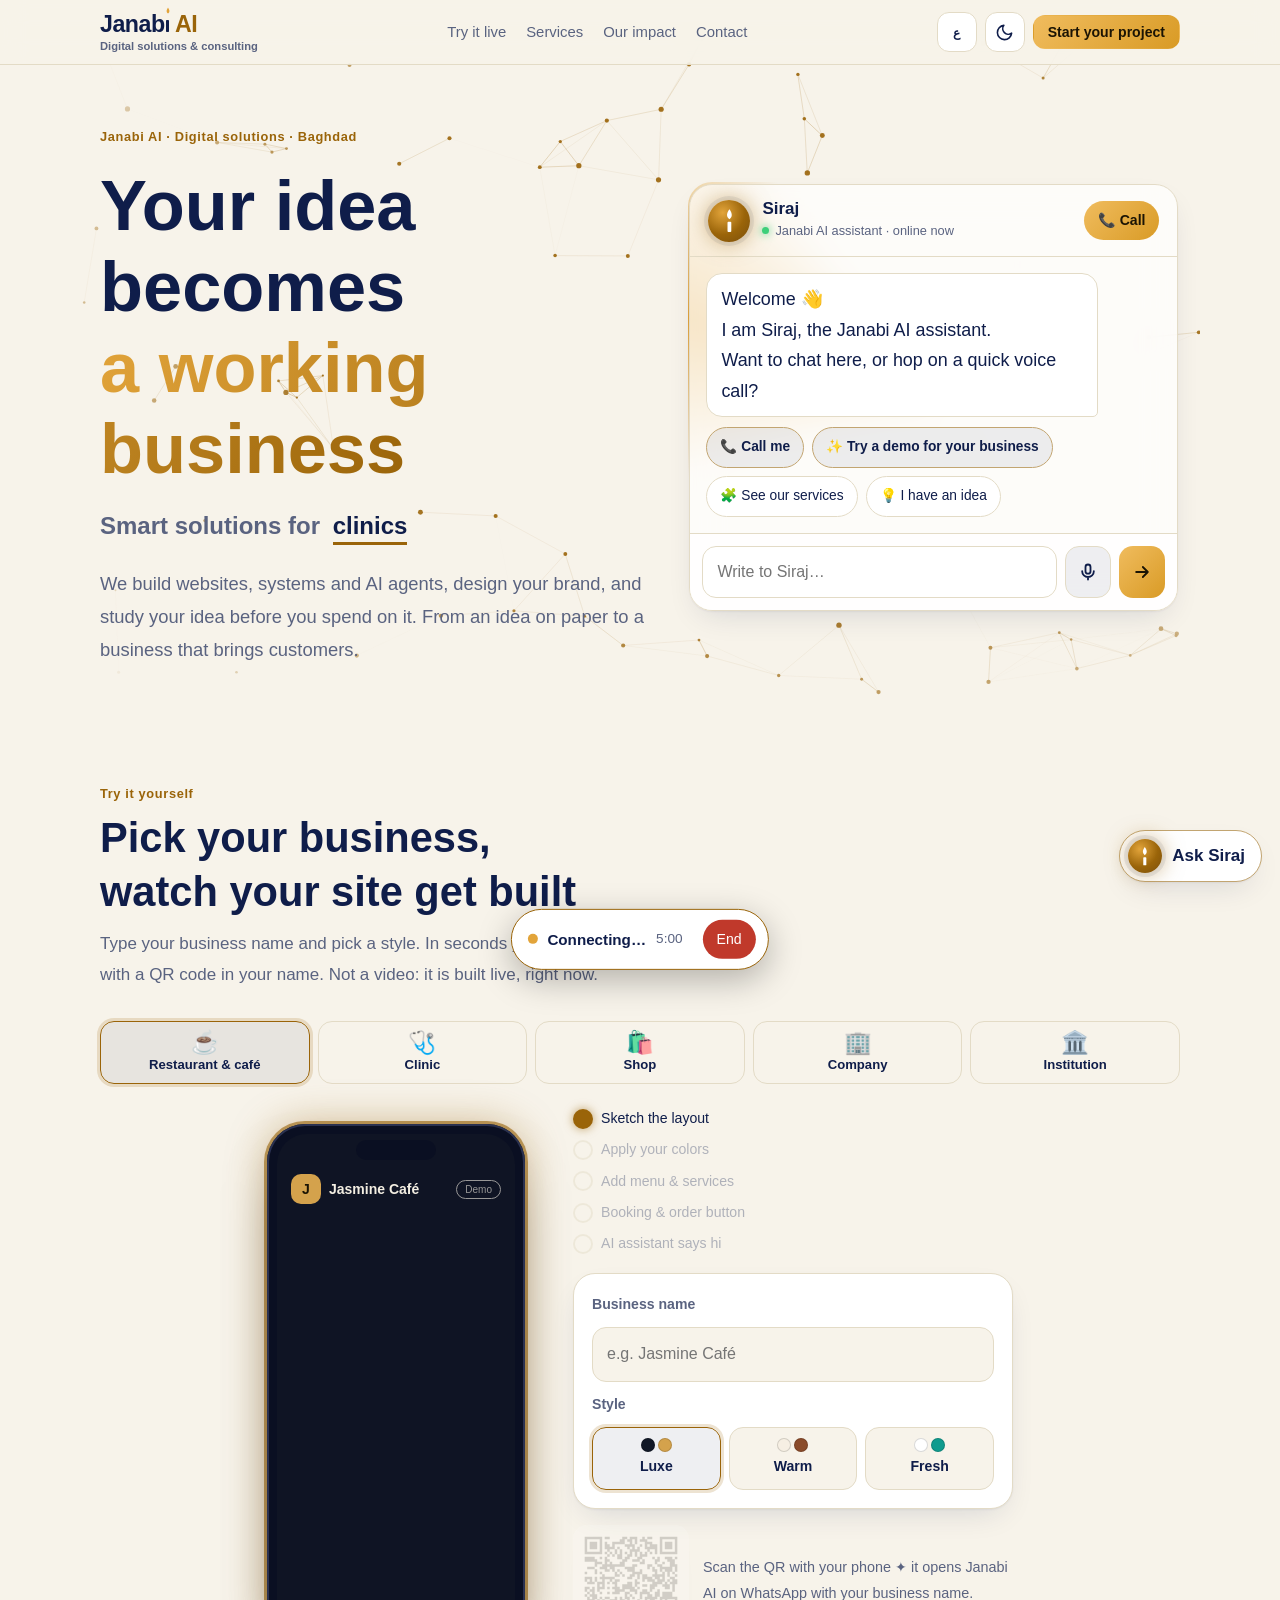
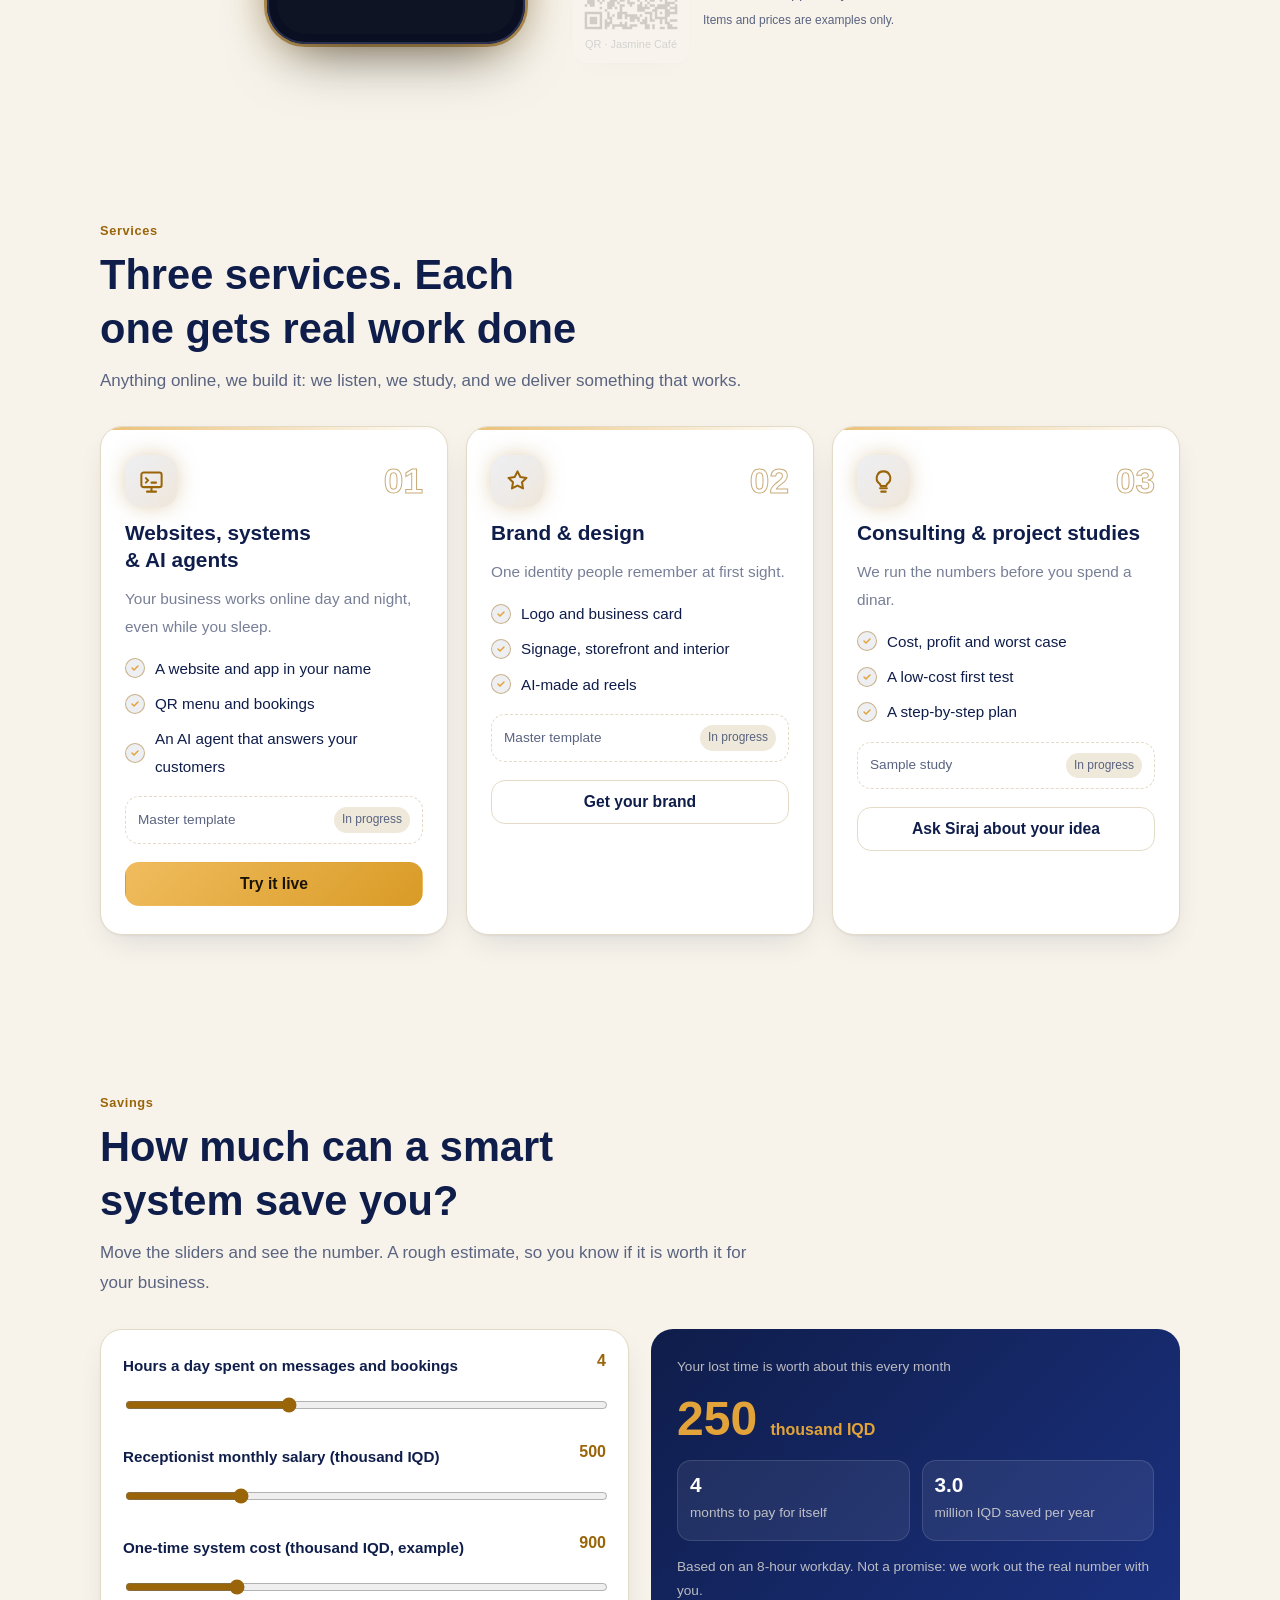
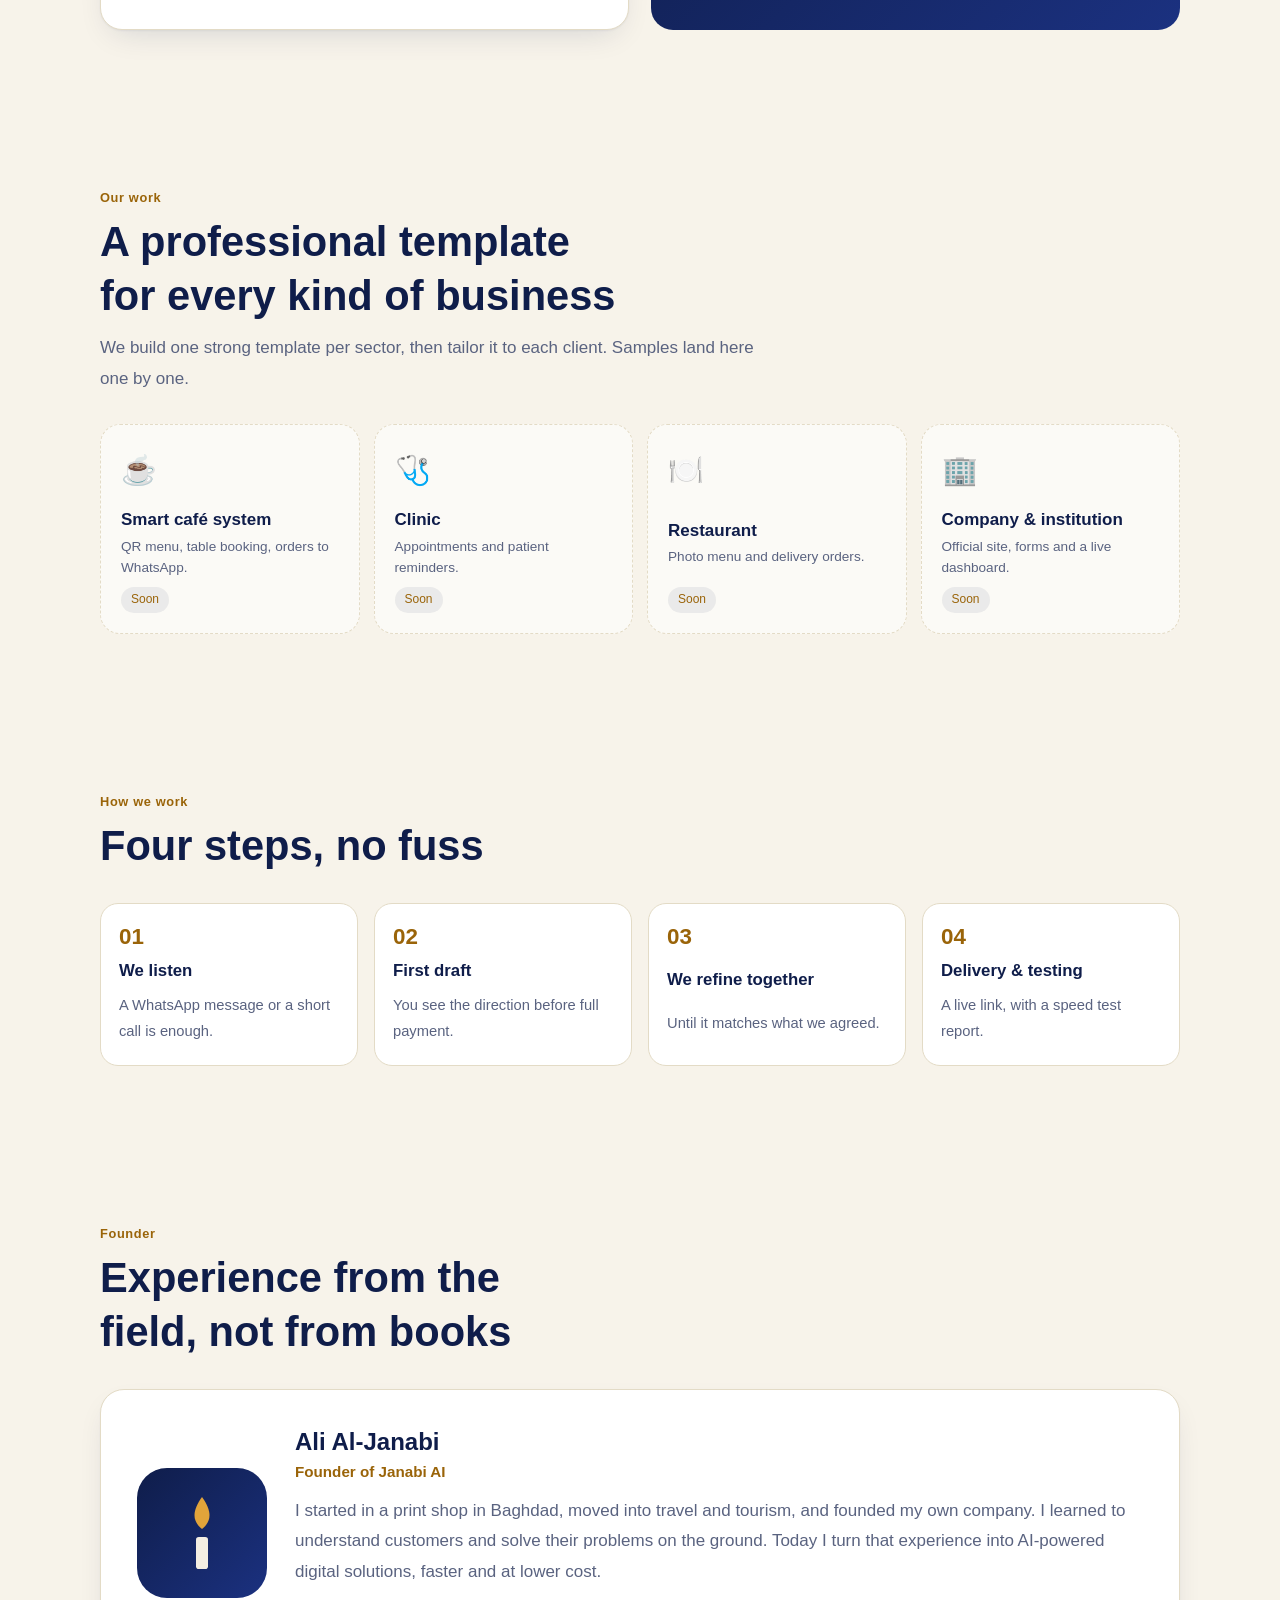
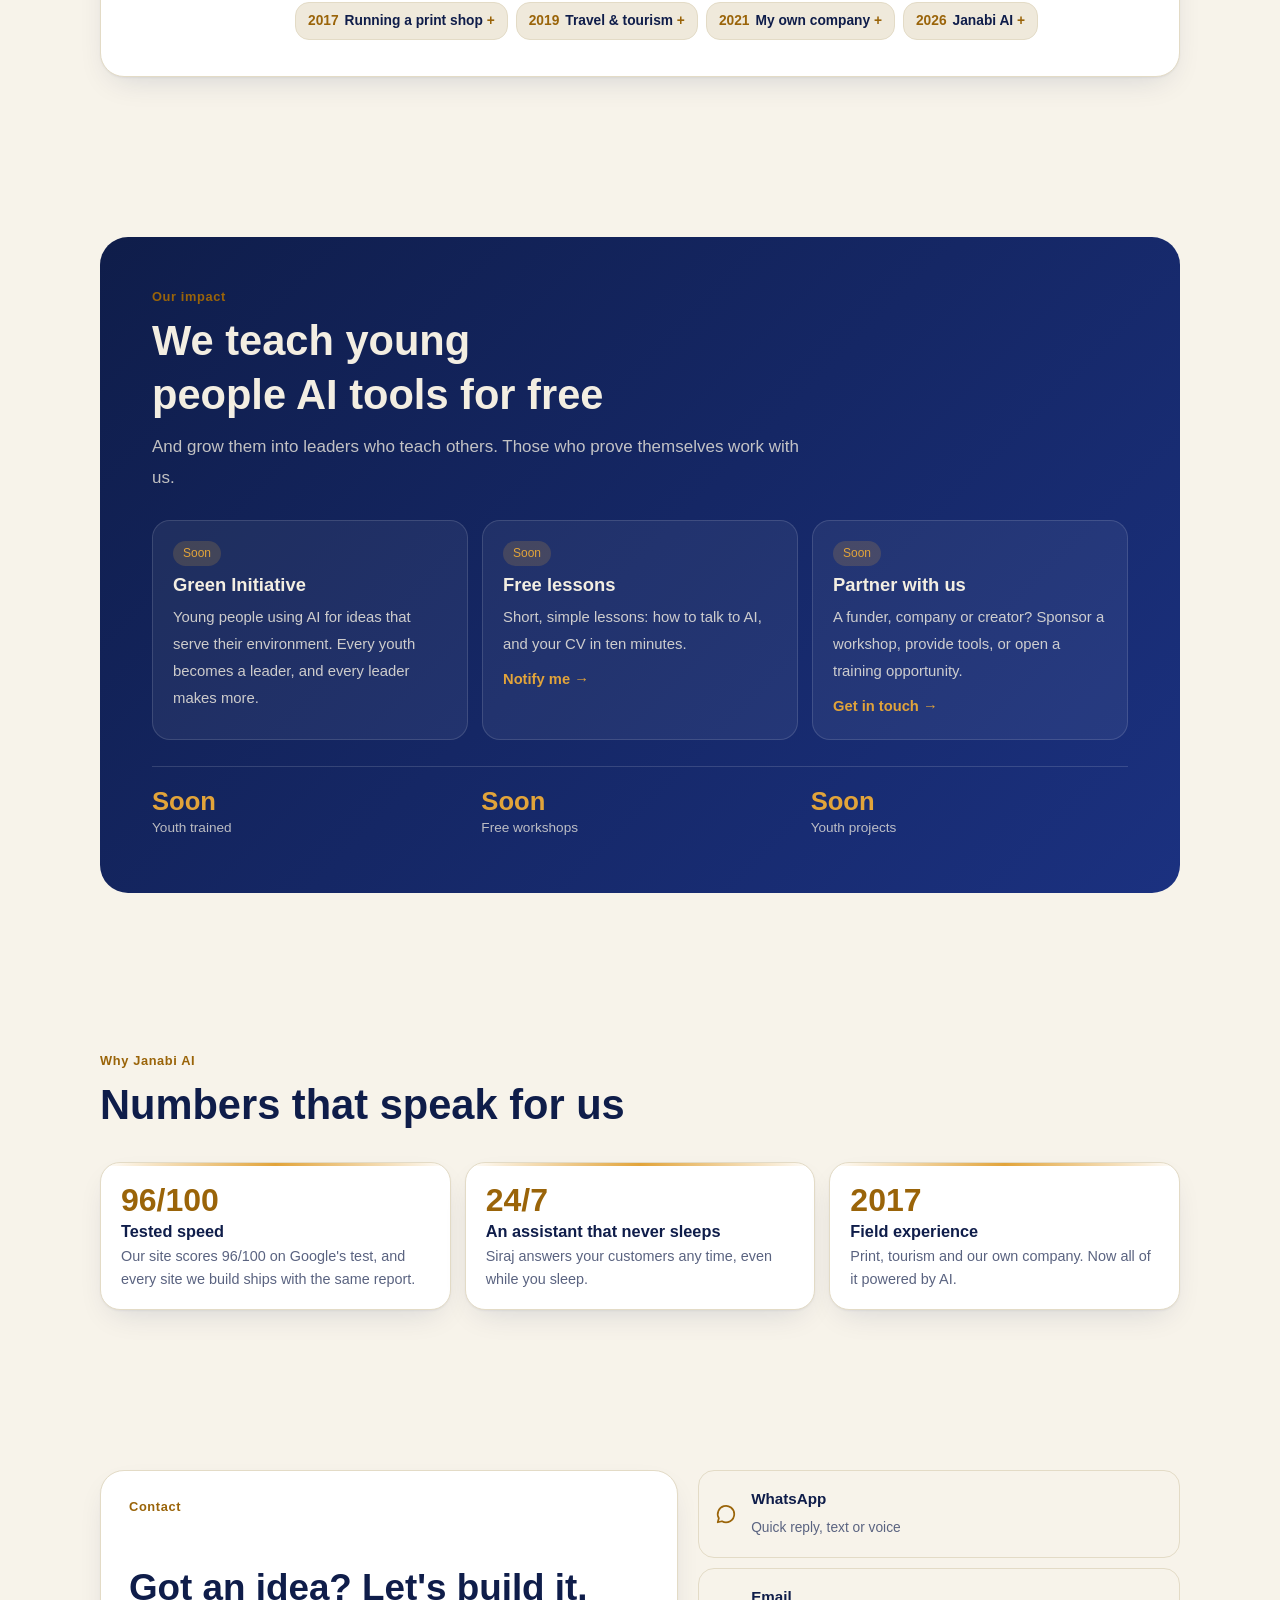
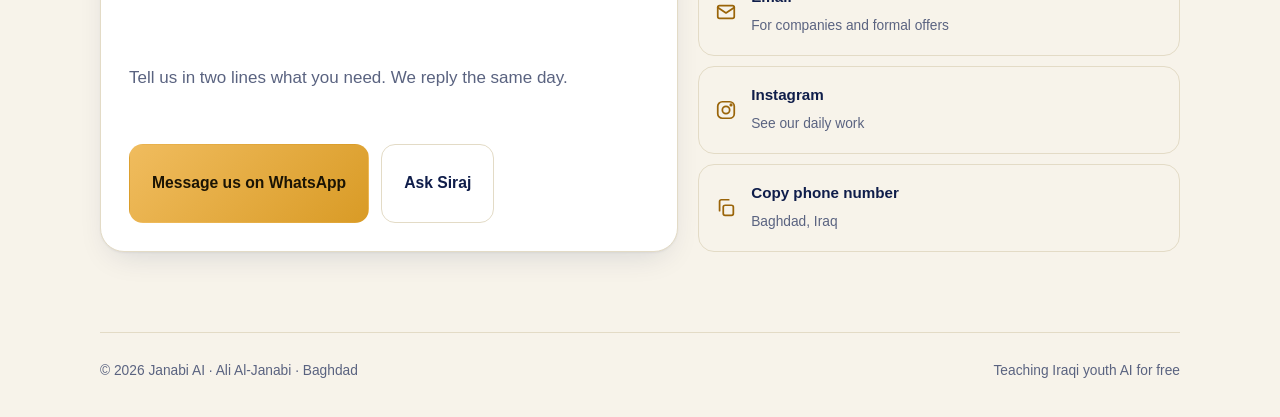
==== index.html @ c3867425 "Founder photo as WebP (230k -> small) Co-Authored-By: Claude Opus 5.5 <noreply@anthropic.com> Claude" ====
<!doctype html>
<html lang="ar" dir="rtl">
<head>
<meta charset="utf-8">
<meta name="viewport" content="width=device-width,initial-scale=1,viewport-fit=cover">
<meta http-equiv="Content-Security-Policy" content="default-src 'self'; style-src 'self' 'unsafe-inline' https://fonts.googleapis.com; font-src https://fonts.gstatic.com; script-src 'self' 'unsafe-inline' https://challenges.cloudflare.com; img-src 'self' data:; media-src blob:; connect-src https://challenges.cloudflare.com https://janabi-agent.1same42002.workers.dev https://red-wood-5f23janabi-agent-live.1same42002.workers.dev wss://red-wood-5f23janabi-agent-live.1same42002.workers.dev; frame-src 'self' https://challenges.cloudflare.com; object-src 'none'; base-uri 'none'; form-action 'none'">
<meta name="referrer" content="strict-origin-when-cross-origin">
<title>Janabi AI | الجنابي AI · علي الجنابي · حلول رقمية وذكاء اصطناعي</title>
<meta name="description" content="علي الجنابي، مؤسس Janabi AI: نبني مواقع ذكية، ووكيل ذكاء اصطناعي يرد على زباينك بأي وكت، وهوية تخلي شغلك ينذكر. جرّب نموذج شغلك هسه.">
<meta property="og:title" content="Janabi AI · فكرتك تصير مشروع">
<meta property="og:description" content="مواقع، أنظمة، وكلاء ذكيين، تصميم وإعلانات. جرّب نموذج محلك كدامك.">
<meta property="og:type" content="website">
<meta property="og:url" content="https://janabiai.com/">
<meta property="og:image" content="https://janabiai.com/preview.jpg?v=3">
<meta property="og:locale" content="ar_IQ">
<meta property="og:site_name" content="Janabi AI">
<meta name="twitter:card" content="summary_large_image">
<meta name="theme-color" content="#0F1D4A">
<link rel="canonical" href="https://janabiai.com/">
<link rel="alternate" hreflang="en" href="https://janabiai.com/en/">
<link rel="icon" href="data:image/svg+xml,%3Csvg xmlns='http://www.w3.org/2000/svg' viewBox='0 0 64 64'%3E%3Crect width='64' height='64' rx='16' fill='%230F1D4A'/%3E%3Cpath d='M32 8c8 11 8 18 0 24c-8-6-8-13 0-24z' fill='%23E2A43A'/%3E%3Crect x='27' y='36' width='10' height='20' rx='2' fill='%23F3EEE2'/%3E%3C/svg%3E">
<script type="application/ld+json">{"@context": "https://schema.org", "@type": "ProfessionalService", "@id": "https://janabiai.com/#org", "name": "Janabi AI", "alternateName": ["الجنابي AI", "جنابي AI", "Janabi AI Agency"], "description": "وكالة حلول رقمية في بغداد: مواقع وأنظمة ووكلاء ذكاء اصطناعي، هوية وتصميم، واستشارات مشاريع. Digital solutions agency in Baghdad, serving clients worldwide.", "url": "https://janabiai.com/", "logo": "https://janabiai.com/preview.jpg", "image": "https://janabiai.com/preview.jpg", "email": "ali@janabiai.com", "telephone": "+9647715110011", "address": {"@type": "PostalAddress", "addressLocality": "Baghdad", "addressRegion": "Baghdad", "addressCountry": "IQ"}, "areaServed": [{"@type": "City", "name": "Baghdad"}, {"@type": "Country", "name": "Iraq"}, "Worldwide"], "founder": {"@type": "Person", "@id": "https://janabiai.com/ali/#ali", "name": "Ali Al-Janabi", "image": "https://janabiai.com/img/ali.png", "alternateName": ["علي الجنابي", "علي حسين الجنابي"], "url": "https://janabiai.com/ali/"}, "sameAs": ["https://www.instagram.com/1same4"], "knowsAbout": ["مواقع", "تطبيقات", "وكيل ذكي", "AI agents", "websites", "QR menu", "branding", "حلول رقمية"]}</script>
<link rel="preconnect" href="https://fonts.googleapis.com">
<link rel="preconnect" href="https://fonts.gstatic.com" crossorigin>
<link rel="stylesheet" href="https://fonts.googleapis.com/css2?family=Alexandria:wght@500;700;800&family=IBM+Plex+Sans+Arabic:wght@400;500;600&family=Space+Grotesk:wght@600;700&display=swap">
<style>
:root{
  --gbtn:linear-gradient(135deg,#F0BC5E,#D99B26);--bg:#F7F3EA;--surface:#FFFFFF;--tint:#EFE9DB;--line:#E3DBC6;--fg:#0F1D4A;--muted:#5A6380;
  --brand:#0F1D4A;--brand-soft:rgba(15,29,74,.07);--gold:#9A6409;--gold-2:#E2A43A;--on-gold:#1B1404;--gbtn:linear-gradient(135deg,#F0BC5E,#D99B26);
  --band:linear-gradient(135deg,#0F1D4A 0%,#1B3180 100%);--band-fg:#F3EEE2;
  --glass:rgba(255,255,255,.72);--shadow:0 1px 2px rgba(15,29,74,.05),0 12px 32px -12px rgba(15,29,74,.16);
  --f-d:"Alexandria","IBM Plex Sans Arabic",Tahoma,sans-serif;--f-b:"IBM Plex Sans Arabic",Tahoma,"Segoe UI",sans-serif;--f-l:"Space Grotesk","Alexandria",sans-serif;
  color-scheme:light}
:root:not([data-theme="light"]){
  --bg:#0F1D4A;--surface:#152660;--tint:#12225A;--line:#2A3D7C;--fg:#F3EEE2;--muted:#AEB8D6;
  --brand:#E2A43A;--brand-soft:rgba(226,164,58,.13);--gold:#E2A43A;--gold-2:#F0BC5E;--on-gold:#1B1404;
  --glass:rgba(21,38,96,.62);--shadow:0 1px 2px rgba(0,0,0,.25),0 18px 40px -18px rgba(0,0,0,.6);color-scheme:dark}
@media (prefers-color-scheme:light){:root:not([data-theme]){
  --bg:#F7F3EA;--surface:#FFFFFF;--tint:#EFE9DB;--line:#E3DBC6;--fg:#0F1D4A;--muted:#5A6380;
  --brand:#0F1D4A;--brand-soft:rgba(15,29,74,.07);--gold:#9A6409;--gold-2:#E2A43A;
  --glass:rgba(255,255,255,.72);--shadow:0 1px 2px rgba(15,29,74,.05),0 12px 32px -12px rgba(15,29,74,.16);color-scheme:light}}
:root[data-theme="dark"]{
  --bg:#0F1D4A;--surface:#152660;--tint:#12225A;--line:#2A3D7C;--fg:#F3EEE2;--muted:#AEB8D6;
  --brand:#E2A43A;--brand-soft:rgba(226,164,58,.13);--gold:#E2A43A;--gold-2:#F0BC5E;
  --glass:rgba(21,38,96,.62);--shadow:0 1px 2px rgba(0,0,0,.25),0 18px 40px -18px rgba(0,0,0,.6);color-scheme:dark}

*{box-sizing:border-box}
html{scroll-behavior:smooth;scroll-padding-top:76px;-webkit-text-size-adjust:100%}
html,body{overflow-x:clip}
body{margin:0;background:var(--bg);color:var(--fg);font:400 17px/1.8 var(--f-b);padding-bottom:env(safe-area-inset-bottom,0)}
h1,h2,h3{font-family:var(--f-d);margin:0;line-height:1.3;text-wrap:balance}
p{margin:0}
a{color:inherit}
button{font:inherit}
:focus-visible{outline:2px solid var(--gold);outline-offset:3px;border-radius:8px}
.wrap{max-width:1120px;margin:0 auto;padding-inline:20px}
.label{font:600 .8rem var(--f-b);letter-spacing:.05em;color:var(--gold)}
.sec{padding-block:80px;display:grid;gap:30px}
.sec-head{display:grid;gap:10px;max-width:660px}
.sec-head h2{font-size:clamp(1.7rem,4.2vw,2.6rem);font-weight:800}
.sec-head p{color:var(--muted)}
.ltr{direction:ltr;unicode-bidi:isolate}

/* header */
.top{position:sticky;top:0;z-index:20;background:color-mix(in srgb,var(--bg) 82%,transparent);backdrop-filter:blur(12px);-webkit-backdrop-filter:blur(12px);border-bottom:1px solid var(--line);padding-top:env(safe-area-inset-top,0)}
.top-in{max-width:1120px;margin:0 auto;padding:12px 20px;display:flex;align-items:center;justify-content:space-between;gap:12px}
.top-in,.word b,.word small,.top .ibtn,.top .btn.sm{transition:all .25s ease}
.top.shrink .top-in{padding-top:6px;padding-bottom:6px}.top.shrink .word b{font-size:1.15rem}.top.shrink .word small{max-height:0;margin:0;opacity:0;overflow:hidden}
.top.shrink .ibtn{transform:scale(.88)}.top.shrink .btn.sm{transform:scale(.92)}
.logo{display:flex;align-items:center;gap:10px;text-decoration:none;color:var(--fg)}
.mark{width:38px;height:38px;flex:none}
.word{display:grid;line-height:1.1}
.word b{font:700 1.45rem var(--f-l);letter-spacing:-.02em;direction:ltr;line-height:1.05;white-space:nowrap}
.word b i{font-style:normal;color:var(--gold);margin-left:.2em}
.ii{position:relative;display:inline-block;width:.15em;height:.52em;background:currentColor;border-radius:.03em;margin:0 .045em 0 .05em}
.ii svg{position:absolute;left:50%;bottom:.6em;width:.36em;height:.5em;transform:translateX(-50%);overflow:visible}
.ii .flame{fill:var(--gold-2);transform-box:fill-box;transform-origin:50% 100%;animation:flick 3.4s ease-in-out infinite}
@keyframes flick{0%,100%{transform:scale(1)}45%{transform:scale(1.08,.94) rotate(-3deg)}75%{transform:scale(.95,1.06) rotate(3deg)}}
.word small{margin-top:5px}
.word small{font:600 .7rem var(--f-b);color:var(--muted);margin-top:3px;white-space:nowrap}
.top nav{display:flex;gap:20px;font-size:.93rem}
.top nav a{color:var(--muted);text-decoration:none}
.top nav a:hover{color:var(--fg)}
@media (max-width:760px){.top nav{display:none}}
.acts{display:flex;align-items:center;gap:8px}
.ibtn{width:40px;height:40px;border-radius:12px;border:1px solid var(--line);background:var(--surface);color:var(--fg);display:grid;place-items:center;cursor:pointer;padding:0;text-decoration:none;font:700 .78rem var(--f-l)}
.ibtn svg{width:19px;height:19px;fill:none;stroke:currentColor;stroke-width:2;stroke-linecap:round;stroke-linejoin:round}
.btn{display:inline-flex;align-items:center;justify-content:center;gap:8px;padding:12px 22px;border-radius:14px;font:600 .98rem var(--f-b);text-decoration:none;cursor:pointer;border:1px solid transparent;white-space:nowrap;transition:transform .2s,box-shadow .2s;-webkit-tap-highlight-color:transparent}
.btn.gold{background:var(--gbtn,linear-gradient(135deg,#F0BC5E,#D99B26));color:var(--on-gold)}
.btn.gold:hover{transform:translateY(-2px);box-shadow:0 10px 26px -8px color-mix(in srgb,var(--gold) 70%,transparent)}
.btn.ghost{background:var(--surface);color:var(--fg);border-color:var(--line)}
.btn.sm{padding:8px 14px;font-size:.88rem;border-radius:12px}
@media (max-width:420px){.top-in{padding-inline:14px}.top .btn.sm{display:none}}

/* hero */
.hero{padding-block:64px 40px;display:grid;grid-template-columns:1.05fr .95fr;gap:44px;align-items:center;position:relative}
@media (max-width:900px){.hero{grid-template-columns:minmax(0,1fr);gap:18px;padding-top:22px;padding-bottom:24px}.hero-txt{gap:10px}.hero .sub{display:none}.hero h1{font-size:clamp(2rem,9vw,2.6rem)}.siraj-in{min-height:390px;max-height:470px}}
.hero>*,.builder>*,.roi>*,.contact>*,.stage>*{min-width:0}
.hero-txt{display:grid;gap:22px;align-content:center}
.hero h1{font-size:clamp(2.2rem,6.4vw,4.4rem);font-weight:800;line-height:1.15}
.hero h1 .g{background:linear-gradient(120deg,var(--gold-2),var(--gold));-webkit-background-clip:text;background-clip:text;color:transparent}
.rotline{font:700 clamp(1.15rem,2.6vw,1.5rem) var(--f-d);color:var(--muted)}
.rot{margin-inline-start:6px}
.rot{color:var(--fg);display:inline-block;border-bottom:3px solid var(--gold);padding-bottom:2px}
.rot.sw{animation:sw .5s ease}
@keyframes sw{from{opacity:0;transform:translateY(.4em)}to{opacity:1;transform:none}}
.hero .sub{color:var(--muted);font-size:clamp(1rem,2vw,1.15rem);max-width:560px}
.ctas{display:flex;flex-wrap:wrap;gap:12px}
.field-bg{position:absolute;inset:-40px -20px 0;width:calc(100% + 40px);height:calc(100% + 40px);z-index:-1;pointer-events:none;-webkit-mask-image:radial-gradient(ellipse 85% 90% at 60% 45%,#000 45%,transparent 90%);mask-image:radial-gradient(ellipse 85% 90% at 60% 45%,#000 45%,transparent 90%)}
.glow-old{position:absolute;inset:0 -20px;pointer-events:none;z-index:-1;background-image:radial-gradient(color-mix(in srgb,var(--gold) 38%,transparent) 1.2px,transparent 1.4px);background-size:22px 22px;-webkit-mask-image:radial-gradient(ellipse 60% 70% at 75% 40%,#000 0%,transparent 70%);mask-image:radial-gradient(ellipse 60% 70% at 75% 40%,#000 0%,transparent 70%);opacity:.7}

/* siraj card */
.siraj{position:relative;border-radius:24px;padding:1.5px;background:conic-gradient(from var(--a,0deg),transparent 0 70%,var(--gold-2) 80%,transparent 90%);animation:beam 6s linear infinite}
@property --a{syntax:'<angle>';initial-value:0deg;inherits:false}
@keyframes beam{to{--a:360deg}}
.siraj-in{border-radius:23px;background:var(--glass);backdrop-filter:blur(16px);-webkit-backdrop-filter:blur(16px);border:1px solid var(--line);box-shadow:var(--shadow);display:grid;grid-template-columns:minmax(0,1fr);grid-template-rows:auto 1fr auto;min-height:420px;max-height:520px;overflow:hidden}
.s-head{display:flex;align-items:center;gap:12px;padding:14px 18px;border-bottom:1px solid var(--line)}
.orb{width:42px;height:42px;border-radius:50%;flex:none;background:radial-gradient(circle at 35% 30%,var(--gold-2),var(--gold) 55%,#7a4f0c);box-shadow:0 0 0 4px var(--brand-soft),0 0 22px color-mix(in srgb,var(--gold) 55%,transparent);animation:breathe 3.2s ease-in-out infinite}
.orb{display:grid;place-items:center}.orb svg{width:40%;height:60%}.orb.think{animation-duration:.9s}
.m.big{font-size:1.12rem;font-weight:500;border-color:color-mix(in srgb,var(--gold) 55%,var(--line));box-shadow:0 0 0 0 color-mix(in srgb,var(--gold) 40%,transparent);animation:up .35s ease both,callme 2.6s ease-in-out 1.2s 3}
@keyframes callme{50%{box-shadow:0 0 0 6px color-mix(in srgb,var(--gold) 18%,transparent),0 0 26px color-mix(in srgb,var(--gold) 35%,transparent)}}
.chip.call{animation:up .35s ease both}
@keyframes breathe{50%{transform:scale(1.08);box-shadow:0 0 0 7px var(--brand-soft),0 0 30px color-mix(in srgb,var(--gold) 70%,transparent)}}
.s-head b{font-family:var(--f-d);display:block;line-height:1.2}
.s-head small{color:var(--muted);font-size:.8rem;display:flex;align-items:center;gap:6px}
.s-head small::before{content:"";width:7px;height:7px;border-radius:50%;background:#3ccf7a;box-shadow:0 0 8px #3ccf7a}
.s-log{overflow-y:auto;padding:16px;display:flex;flex-direction:column;gap:10px;overscroll-behavior:contain}
.m{max-width:86%;padding:10px 14px;border-radius:16px;font-size:.95rem;line-height:1.7;white-space:pre-line;animation:up .35s ease both}
.m.ai{align-self:flex-start;background:var(--surface);border:1px solid var(--line);border-bottom-right-radius:5px}
.m.me{align-self:flex-end;background:var(--gbtn,linear-gradient(135deg,#F0BC5E,#D99B26));color:var(--on-gold);border-bottom-left-radius:5px}
.m.dots{display:flex;gap:4px}.m.dots i{width:7px;height:7px;border-radius:50%;background:var(--muted);animation:bl 1s infinite}.m.dots i:nth-child(2){animation-delay:.15s}.m.dots i:nth-child(3){animation-delay:.3s}
@keyframes bl{50%{opacity:.25}}
@keyframes up{from{opacity:0;transform:translateY(8px)}to{opacity:1;transform:none}}
.s-opts{display:flex;flex-wrap:wrap;gap:8px}
.chip{font-size:.86rem;padding:7px 13px;border-radius:999px;background:var(--surface);color:var(--fg);border:1px solid var(--line);cursor:pointer;text-decoration:none}
.chip:hover{border-color:var(--gold)}
.chip.call{background:var(--brand-soft);border-color:color-mix(in srgb,var(--gold) 45%,var(--line));font-weight:600}
.s-form{display:flex;gap:8px;padding:12px;border-top:1px solid var(--line);background:color-mix(in srgb,var(--surface) 70%,transparent)}
.s-form input{flex:1;min-width:0;border:1px solid var(--line);background:var(--surface);color:var(--fg);border-radius:14px;padding:11px 14px;font:inherit;font-size:16px}
.s-form button{flex:none;width:46px;border:0;border-radius:14px;background:var(--gbtn,linear-gradient(135deg,#F0BC5E,#D99B26));color:var(--on-gold);cursor:pointer;display:grid;place-items:center}
.s-form button svg{width:20px;height:20px;fill:none;stroke:currentColor;stroke-width:2.2;stroke-linecap:round;stroke-linejoin:round;transform:scaleX(-1)}
.s-form .mic{background:var(--brand-soft);color:var(--fg);border:1px solid var(--line)}
.s-form .mic svg{transform:none}
.s-form input{min-width:0}
.s-note{margin:0;padding:6px 14px 10px;font-size:12px;color:var(--muted,#8a8f98);text-align:center}.s-note a{color:inherit;text-decoration:underline}
.card .price{font-size:14px;margin:6px 0 10px;color:var(--fg)}.card .price b{color:var(--gold,#D99B26)}
.qrlink{display:inline-block;margin-top:8px;font-weight:700;color:var(--gold,#D99B26);text-decoration:none}
@media (min-width:900px){.qrlink{display:none}}
@media (max-width:420px){.s-form{gap:6px;padding:10px}.s-form button{width:42px}}

/* proof strip */
.proof{display:grid;grid-template-columns:repeat(3,1fr);gap:14px;padding-block:8px 20px}
@media (max-width:820px){.proof{grid-template-columns:1fr}}
.pf{border:1px solid var(--line);border-radius:20px;padding:20px 20px 18px;background:var(--surface);display:grid;gap:4px;box-shadow:var(--shadow);position:relative;overflow:hidden}
.pf::before{content:"";position:absolute;inset:0 0 auto 0;height:3px;background:linear-gradient(90deg,transparent,var(--gold-2),transparent)}
.pf b{font:700 2rem var(--f-l);color:var(--gold);line-height:1.1;justify-self:start}
.pf strong{font:700 1.02rem var(--f-d)}
.pf span{font-size:.9rem;color:var(--muted);line-height:1.6}

/* builder demo */
.builder{display:grid;grid-template-columns:.9fr 1.1fr;gap:28px;align-items:start}
@media (max-width:900px){.builder{grid-template-columns:minmax(0,1fr)}.builder .stage{order:-1}}
.panel{background:var(--surface);border:1px solid var(--line);border-radius:22px;padding:22px;display:grid;gap:18px;box-shadow:var(--shadow)}
.panel h3{font-size:1rem;color:var(--muted);font-weight:700}
.seg{display:grid;grid-template-columns:repeat(auto-fit,minmax(78px,1fr));gap:8px}
.seg button,.styles button{border:1px solid var(--line);background:var(--bg);color:var(--fg);border-radius:14px;padding:10px 6px;cursor:pointer;display:grid;gap:2px;place-items:center;font-size:.88rem;font-weight:600}
.seg button span{font-size:1.4rem;line-height:1}
.seg button{font-size:.82rem;text-align:center;line-height:1.3}
.phone.on{box-shadow:0 30px 60px -25px rgba(0,0,0,.55),inset 0 0 0 2px #2a3150,0 0 0 3px color-mix(in srgb,var(--gold) 60%,transparent),0 0 40px color-mix(in srgb,var(--gold) 40%,transparent);transition:box-shadow .4s}
.caret::after{content:"|";animation:bl .8s infinite;margin-inline-start:1px}
.seg button[aria-pressed="true"],.styles button[aria-pressed="true"]{border-color:var(--gold);background:var(--brand-soft);box-shadow:0 0 0 3px color-mix(in srgb,var(--gold) 18%,transparent)}
.styles{display:grid;grid-template-columns:repeat(3,1fr);gap:8px}
.styles button i{display:flex;gap:3px}.styles button i b{width:14px;height:14px;border-radius:50%;border:1px solid rgba(0,0,0,.15)}
.field input{width:100%;border:1px solid var(--line);background:var(--bg);color:var(--fg);border-radius:14px;padding:12px 14px;font:inherit;font-size:16px}
.go{width:100%}
.stage{display:grid;grid-template-columns:auto 1fr;gap:22px;align-items:center;justify-items:center}
@media (max-width:560px){.stage{grid-template-columns:1fr}}
.phone{width:258px;height:520px;border-radius:38px;padding:10px;background:#0a0f22;box-shadow:0 30px 60px -25px rgba(0,0,0,.55),inset 0 0 0 2px #2a3150;position:relative}
.phone::before{content:"";position:absolute;top:16px;left:50%;transform:translateX(-50%);width:80px;height:20px;border-radius:12px;background:#0a0f22;z-index:3}
.screen{width:100%;height:100%;border-radius:30px;overflow:hidden;background:var(--p-bg,#fff);color:var(--p-fg,#111);position:relative;display:flex;flex-direction:column;font-size:12px;line-height:1.5}
.screen>*{transition:opacity .5s ease,transform .5s ease}
.screen.build>*{opacity:0;transform:translateY(10px)}
.screen.build.s1 .p-top,.screen.build.s2 .p-hero,.screen.build.s3 .p-menu,.screen.build.s4 .p-cta,.screen.build.s5 .p-bot{opacity:1;transform:none}
.screen.build.s2 .p-top,.screen.build.s3 .p-top,.screen.build.s3 .p-hero,.screen.build.s4 .p-top,.screen.build.s4 .p-hero,.screen.build.s4 .p-menu,.screen.build.s5 .p-top,.screen.build.s5 .p-hero,.screen.build.s5 .p-menu,.screen.build.s5 .p-cta{opacity:1;transform:none}
.p-top{padding:40px 14px 10px;display:flex;align-items:center;gap:8px}
.p-logo{width:30px;height:30px;border-radius:10px;background:var(--p-acc,#c98a1c);color:var(--p-on,#fff);display:grid;place-items:center;font:800 14px var(--f-d)}
.p-top b{font:800 14px var(--f-d)}
.p-ex{margin-inline-start:auto;font-style:normal;font-size:10px;padding:1px 8px;border-radius:999px;border:1px solid currentColor;opacity:.6}
.p-hero{margin:4px 12px;border-radius:16px;padding:16px 14px;background:var(--p-hero,#eee);color:var(--p-hfg,#111);display:grid;gap:4px}
.p-hero b{font:800 16px var(--f-d)}
.p-hero small{opacity:.8}
.p-menu{padding:10px 12px;display:grid;gap:6px}
.p-item{display:flex;justify-content:space-between;align-items:center;padding:8px 10px;border-radius:12px;background:var(--p-card,#f4f4f4)}
.p-item b{font-weight:600}
.p-item span{font:700 11px var(--f-l);color:var(--p-acc,#c98a1c)}
.p-cta{margin:auto 12px 8px;padding:10px;border-radius:14px;text-align:center;font-weight:700;background:var(--p-acc,#c98a1c);color:var(--p-on,#fff)}
.p-bot{margin:0 12px 14px;display:flex;gap:6px;align-items:flex-end}
.p-bot i{width:22px;height:22px;border-radius:50%;flex:none;background:radial-gradient(circle at 35% 30%,#f0bc5e,#c98a1c)}
.p-bot span{background:var(--p-card,#f4f4f4);border-radius:12px 12px 12px 4px;padding:6px 9px;font-size:11px}
.side{display:grid;gap:14px;justify-items:center;text-align:center;width:100%}
.qrbox{transition:opacity .6s;background:#fff;border-radius:18px;padding:14px;box-shadow:var(--shadow);display:grid;gap:6px;justify-items:center;color:#0F1D4A;width:190px}
.qrbox svg{width:150px;height:150px;display:block}
.qrbox small{font-size:.75rem;line-height:1.4}
.ticks{list-style:none;margin:0;padding:0;display:grid;gap:6px;font-size:.88rem;color:var(--muted);text-align:start;width:min(100%,240px)}
.ticks li{display:flex;align-items:center;gap:8px;opacity:.45;transition:opacity .3s,color .3s}
.ticks li::before{content:"";width:16px;height:16px;border-radius:50%;border:2px solid var(--line);flex:none;transition:all .3s}
.ticks li.on{opacity:1;color:var(--fg)}
.ticks li.on::before{background:var(--gold);border-color:var(--gold);box-shadow:0 0 10px color-mix(in srgb,var(--gold) 60%,transparent)}
.after{font-size:.9rem;color:var(--muted)}

/* services */
.svc{display:grid;grid-template-columns:repeat(3,1fr);gap:18px}
@media (max-width:900px){.svc{grid-template-columns:1fr}}
.card{background:var(--surface);border:1px solid var(--line);border-radius:22px;padding:26px 22px;display:grid;gap:12px;align-content:start;box-shadow:var(--shadow);transition:transform .25s,border-color .25s;position:relative;overflow:hidden}
.card:hover{transform:translateY(-4px);border-color:color-mix(in srgb,var(--gold) 60%,var(--line))}
.card .ic{width:52px;height:52px;border-radius:16px;display:grid;place-items:center;background:linear-gradient(135deg,var(--brand-soft),color-mix(in srgb,var(--gold) 16%,transparent))}
.card .ic svg{width:27px;height:27px;stroke:var(--gold);fill:none;stroke-width:1.8;stroke-linecap:round;stroke-linejoin:round}
.ch{display:flex;justify-content:space-between;align-items:center}
.card .n{font:700 2.2rem var(--f-l);color:transparent;-webkit-text-stroke:1px color-mix(in srgb,var(--gold) 55%,transparent)}
.card{padding:28px 24px}
.card h3{font-size:1.4rem}
.card>p{color:var(--fg);opacity:.82}
.get{list-style:none;margin:2px 0 4px;padding:0;display:grid;gap:8px}
.get li{display:flex;gap:10px;align-items:center;font-size:.95rem}
.get li::before{content:"";flex:none;width:18px;height:18px;border-radius:50%;background:var(--brand-soft) url("data:image/svg+xml,%3Csvg xmlns='http://www.w3.org/2000/svg' viewBox='0 0 24 24'%3E%3Cpath d='M6 12l4 4 8-8' fill='none' stroke='%23E2A43A' stroke-width='3' stroke-linecap='round' stroke-linejoin='round'/%3E%3C/svg%3E") center/12px no-repeat;border:1px solid color-mix(in srgb,var(--gold) 45%,transparent)}
.cbtn{margin-top:6px;width:100%}
.card .ic{box-shadow:0 0 24px -6px color-mix(in srgb,var(--gold) 55%,transparent)}
.card::before{content:"";position:absolute;inset:0 0 auto 0;height:3px;background:linear-gradient(90deg,var(--gold-2),transparent);opacity:0;transition:opacity .3s}
.card::before{opacity:.7}.card:hover::before{opacity:1}
.card h3{font-size:1.3rem}
.card p{color:var(--muted);font-size:.96rem}
.tags{display:flex;flex-wrap:wrap;gap:6px}
.tags span{font-size:.8rem;padding:3px 10px;border-radius:999px;background:var(--brand-soft);color:var(--fg)}
.card .try{margin-top:4px;justify-self:start;font-weight:600;font-size:.92rem;color:var(--gold);text-decoration:none;display:inline-flex;gap:6px;align-items:center}
.sample{border:1.5px dashed var(--line);border-radius:14px;padding:10px 12px;font-size:.85rem;color:var(--muted);display:flex;justify-content:space-between;gap:8px;align-items:center}
.sample em{font-style:normal;font-size:.75rem;padding:2px 8px;border-radius:999px;background:var(--tint)}



.builder2{display:grid;gap:22px}
.builder2 .seg{grid-template-columns:repeat(5,1fr)}
@media (max-width:560px){.builder2 .seg{gap:6px}.builder2 .seg button{font-size:.72rem;padding:8px 2px}.builder2 .seg button span{font-size:1.2rem}}
.bstage{display:grid;grid-template-columns:auto minmax(0,440px);justify-content:center;gap:48px;align-items:center}
@media (max-width:760px){.bstage{grid-template-columns:minmax(0,1fr);justify-items:center;gap:20px}}
.bside{display:grid;gap:16px;width:100%;max-width:440px}
.panel.mini{padding:18px;gap:10px}
.lbl{font-size:.88rem;font-weight:700;color:var(--muted)}
.qrrow{display:flex;gap:14px;align-items:center}
.qrrow .after{text-align:start;margin:0}
.qrbox{width:auto!important;padding:10px!important;border-radius:14px!important}
.qrbox svg{width:96px!important;height:96px!important}
.qrbox small{font-size:.68rem!important}
.s-x{display:none;margin-inline-start:auto}
.siraj.float{position:fixed;z-index:45;left:16px;bottom:16px;width:min(420px,calc(100% - 32px))}
.siraj.float .siraj-in{min-height:min(560px,calc(100dvh - 40px));max-height:calc(100dvh - 40px)}
.siraj.float .s-x{display:grid}
.siraj.float .siraj-in{background:var(--surface);backdrop-filter:none}
@media (max-width:760px){.bside .ticks{display:none}}
.scrim{position:fixed;inset:0;z-index:44;background:rgba(5,10,30,.5);backdrop-filter:blur(3px);display:none}
.scrim.on{display:block}
.mic.rec{background:#c0392b!important;color:#fff!important;border-color:#c0392b!important;animation:recp 1s infinite}
.mic.callb{background:var(--gbtn,linear-gradient(135deg,#F0BC5E,#D99B26))!important;color:var(--on-gold)!important;border:0!important}
.hcall{margin-inline-start:auto;border:0;border-radius:999px;padding:7px 14px;background:var(--gbtn,linear-gradient(135deg,#F0BC5E,#D99B26));color:var(--on-gold);font:inherit;font-size:.88rem;font-weight:700;cursor:pointer;white-space:nowrap}
.callpill{position:fixed;left:50%;bottom:calc(16px + env(safe-area-inset-bottom,0px));transform:translate(-50%,140%);z-index:90;display:flex;align-items:center;gap:10px;padding:10px 12px 10px 16px;border-radius:999px;background:var(--surface);color:var(--fg);border:1px solid var(--gold);box-shadow:0 10px 34px rgba(0,0,0,.28);transition:transform .35s ease;max-width:calc(100vw - 24px);font-size:.95rem}
.callpill.on{transform:translate(-50%,0)}
.callpill .cdot{width:10px;height:10px;border-radius:50%;background:var(--gold-2);flex:none}
.callpill.hear .cdot{animation:recp 1.4s infinite}.callpill.talk .cdot{background:#2fb36b;animation:recp .7s infinite}.callpill.wait .cdot{opacity:.5}
.callpill #ctm,.callpill #cus{color:var(--muted);font-variant-numeric:tabular-nums;font-size:.85rem}
.callpill button{border:0;border-radius:999px;padding:7px 14px;background:#c0392b;color:#fff;font:inherit;font-size:.88rem;cursor:pointer}

@keyframes recp{50%{box-shadow:0 0 0 6px rgba(192,57,43,.25)}}
.m.vn{display:flex;align-items:center;gap:8px}
/* ROI */
.roi{display:grid;grid-template-columns:1fr 1fr;gap:22px;align-items:stretch}
@media (max-width:820px){.roi{grid-template-columns:1fr}}
.rng{display:grid;gap:6px}
.rng label{display:flex;justify-content:space-between;font-weight:600;font-size:.95rem}
.rng label output{font:700 1rem var(--f-l);color:var(--gold)}
input[type=range]{width:100%;accent-color:var(--gold);height:28px}
.res{background:var(--band);color:var(--band-fg);border-radius:22px;padding:26px;display:grid;gap:14px;align-content:center}
.res .big{font:700 clamp(2rem,6vw,3rem) var(--f-l);color:var(--gold-2);line-height:1.1}
.res small{opacity:.75;font-size:.85rem}
.res .row2{display:grid;grid-template-columns:1fr 1fr;gap:12px}
.res .row2 div{background:rgba(255,255,255,.07);border:1px solid rgba(255,255,255,.12);border-radius:14px;padding:12px}
.res .row2 b{display:block;font:700 1.3rem var(--f-l);color:#fff}

/* work */
.work{display:grid;grid-template-columns:repeat(4,1fr);gap:14px}
@media (max-width:820px){.work{grid-template-columns:repeat(2,1fr)}}
@media (max-width:460px){.work{grid-template-columns:1fr}}
.slot{border:1.5px dashed var(--line);border-radius:20px;padding:20px;display:grid;gap:8px;min-height:170px;align-content:space-between;background:color-mix(in srgb,var(--surface) 55%,transparent)}
.slot span{font-size:1.8rem}
.slot b{font-family:var(--f-d);display:block}
.slot small{color:var(--muted);font-size:.85rem;display:block;line-height:1.6}
.slot em{justify-self:start;font-style:normal;font-size:.75rem;padding:2px 10px;border-radius:999px;background:var(--brand-soft);color:var(--gold)}

/* steps with beam */
.steps{list-style:none;margin:0;padding:0;display:grid;grid-template-columns:repeat(4,1fr);gap:16px;position:relative}
@media (max-width:820px){.steps{grid-template-columns:1fr 1fr}}
.steps li{position:relative;padding:20px 18px;border-radius:18px;background:var(--surface);border:1px solid var(--line);display:grid;gap:6px;overflow:hidden}
.steps li::after{content:"";position:absolute;inset:auto 0 0 0;height:3px;background:linear-gradient(90deg,transparent,var(--gold-2),transparent);transform:translateX(100%);animation:run 4s linear infinite}
.steps li:nth-child(2)::after{animation-delay:1s}.steps li:nth-child(3)::after{animation-delay:2s}.steps li:nth-child(4)::after{animation-delay:3s}
@keyframes run{0%{transform:translateX(100%)}25%,100%{transform:translateX(-100%)}}
.steps i{font:700 1.4rem var(--f-l);font-style:normal;color:var(--gold)}
.steps b{font-family:var(--f-d);font-size:1.05rem}
.steps span{color:var(--muted);font-size:.92rem}

/* founder */
.founder{display:grid;grid-template-columns:auto 1fr;gap:28px;align-items:center;background:var(--surface);border:1px solid var(--line);border-radius:24px;padding:clamp(22px,4vw,36px);box-shadow:var(--shadow)}
@media (max-width:640px){.founder{grid-template-columns:1fr}}
.avatar{width:130px;height:130px;border-radius:30px;background:var(--band);display:grid;place-items:center;position:relative}
.avatar svg{width:56px;height:80px}
.avatar em{position:absolute;bottom:-10px;font-style:normal;font-size:.72rem;background:var(--surface);border:1px solid var(--line);border-radius:999px;padding:1px 10px;color:var(--muted)}
.founder h3{font-size:1.5rem}
.founder .role{color:var(--gold);font-weight:600;font-size:.95rem}
.founder p{color:var(--muted);margin-top:8px}
.tl{display:flex;flex-wrap:wrap;gap:8px;margin-top:14px}
.tl details{font-size:.86rem;border-radius:14px;background:var(--tint);border:1px solid var(--line);padding:6px 12px;cursor:pointer;max-width:100%}
.tl details[open]{flex-basis:100%;border-color:var(--gold)}
.tl summary{list-style:none;font-weight:600}.tl summary::-webkit-details-marker{display:none}
.tl summary::after{content:" +";color:var(--gold)}.tl details[open] summary::after{content:" −"}
.tl summary b{font-family:var(--f-l);color:var(--gold);margin-inline-end:6px}
.tl details p{margin:6px 0 2px;color:var(--muted)}

/* impact */
.impact{background:var(--band);color:var(--band-fg);border-radius:28px;padding:clamp(24px,5vw,52px);display:grid;gap:26px}
.impact .sec-head p{color:rgba(243,238,226,.78)}
.ig{display:grid;grid-template-columns:repeat(3,1fr);gap:14px}
@media (max-width:820px){.ig{grid-template-columns:1fr}}
.ic2{border-radius:18px;padding:20px;background:rgba(255,255,255,.06);border:1px solid rgba(255,255,255,.13);display:grid;gap:8px;align-content:start}
.ic2 em{justify-self:start;font-style:normal;font-size:.75rem;padding:2px 10px;border-radius:999px;background:rgba(226,164,58,.18);color:var(--gold-2)}
.ic2 b{font:700 1.15rem var(--f-d)}
.ic2 p{font-size:.93rem;opacity:.82}
.ic2 a{justify-self:start;color:var(--gold-2);font-weight:600;font-size:.92rem;text-decoration:none}
.nums{display:grid;grid-template-columns:repeat(3,1fr);gap:12px;border-top:1px solid rgba(255,255,255,.14);padding-top:20px}
.nums div{display:grid}
.nums b{font:700 1.6rem var(--f-l);color:var(--gold-2)}
.nums span{font-size:.85rem;opacity:.75}

/* contact */
.contact{display:grid;grid-template-columns:1.2fr 1fr;gap:20px}
@media (max-width:820px){.contact{grid-template-columns:1fr}}
.cbox{background:var(--surface);border:1px solid var(--line);border-radius:24px;padding:28px;display:grid;gap:16px;box-shadow:var(--shadow)}
.cbox h2{font-size:clamp(1.6rem,4vw,2.3rem)}
.clinks{display:grid;gap:10px}
.cl{display:flex;align-items:center;gap:14px;padding:14px 16px;border-radius:16px;border:1px solid var(--line);background:var(--bg);text-decoration:none;color:var(--fg)}
.cl:hover{border-color:var(--gold)}
.cl svg{width:22px;height:22px;stroke:var(--gold);fill:none;stroke-width:1.9;stroke-linecap:round;stroke-linejoin:round;flex:none}
.cl b{font-weight:600;display:block;font-size:.95rem}
.cl small{color:var(--muted);font-size:.86rem}
.note{font-size:.85rem;color:var(--muted);min-height:1.3em}
footer{border-top:1px solid var(--line);padding-block:26px 34px;display:flex;justify-content:space-between;flex-wrap:wrap;gap:10px;font-size:.86rem;color:var(--muted)}

/* floating siraj */
.fab{position:fixed;left:18px;bottom:calc(18px + env(safe-area-inset-bottom,0));z-index:30;display:flex;align-items:center;gap:10px;padding:8px 16px 8px 8px;border-radius:999px;border:1px solid color-mix(in srgb,var(--gold) 45%,var(--line));background:var(--surface);color:var(--fg);box-shadow:var(--shadow);cursor:pointer;font-weight:600;opacity:0;transform:translateY(20px);pointer-events:none;transition:all .35s}
.fab.show{opacity:1;transform:none;pointer-events:auto}
.fab .orb{width:34px;height:34px}
.sheet{position:fixed;inset:0;z-index:40;display:none;background:rgba(5,10,30,.55);backdrop-filter:blur(4px)}
.sheet.open{display:block}
.sheet-in{position:absolute;left:16px;bottom:16px;width:min(420px,calc(100% - 32px));height:min(640px,calc(100% - 32px));border-radius:24px;overflow:hidden;background:var(--bg);border:1px solid var(--line);box-shadow:var(--shadow)}
.sheet-in iframe{width:100%;height:100%;border:0}
.sheet-x{position:absolute;top:10px;left:10px;z-index:2}

.reveal{opacity:1}
@supports (animation-timeline:view()){.reveal{animation:up linear both;animation-timeline:view();animation-range:entry 0% entry 35%}}
@media (prefers-reduced-motion:reduce){*,*::before,*::after{animation:none!important;transition:none!important}html{scroll-behavior:auto}}
.vn{display:flex;align-items:center;gap:10px}.vplay{width:36px;height:36px;border-radius:50%;border:0;background:var(--surface,#fff);color:var(--fg,#0F1D4A);display:grid;place-items:center;cursor:pointer;flex:none}.vplay svg{width:16px;height:16px;fill:currentColor}.vtime{font-variant-numeric:tabular-nums;font-weight:700}
.founder{grid-template-columns:1fr!important}.fhead{display:flex;align-items:flex-end;justify-content:space-between;gap:16px}.fhead .avatar.ph{position:relative;width:122px;height:190px;margin-top:6px;flex:none;background:none;border:0;overflow:visible;padding:0}.fhead .avatar.ph::before{content:"";position:absolute;inset:0;border-radius:999px 999px 22px 22px;background:radial-gradient(120% 90% at 50% 25%,#F2C46A 0%,#D99B26 45%,#1d2f6b 100%);animation:aglow 4s ease-in-out infinite;box-shadow:0 10px 30px rgba(226,164,58,.3)}.fhead .avatar.ph{overflow:hidden!important;border-radius:999px 999px 22px 22px;outline:2px solid #E2A43A;outline-offset:-2px;isolation:isolate}.fhead .avatar.ph img{position:absolute;left:0;right:0;bottom:0;width:100%;height:auto;z-index:1;pointer-events:none;user-select:none;-webkit-user-select:none;-webkit-touch-callout:none}.fhead .avatar.ph::after{content:"";position:absolute;inset:0;border-radius:inherit;border:2px solid #E2A43A;z-index:2;pointer-events:none}.fhead h3{font-size:clamp(1.7rem,6vw,2.2rem)!important}.fquote{margin-top:10px!important;font-size:1rem;font-weight:600;color:var(--fg)!important;opacity:.85;line-height:1.8;border-inline-start:3px solid #E2A43A;padding-inline-start:10px}@media (min-width:700px){.fhead .avatar.ph{width:146px;height:226px}}@keyframes aglow{50%{box-shadow:0 12px 40px rgba(226,164,58,.5)}}@media (prefers-reduced-motion:reduce){.fhead .avatar.ph::before{animation:none}}
.avatar.ph{padding:0;overflow:hidden;background:#0F1D4A}.avatar.ph img{width:100%;height:100%;object-fit:cover;display:block}
</style>
<script>try{if("scrollRestoration" in history)history.scrollRestoration="manual";var B=/bot|crawl|spider|slurp|google|bing|yandex|lighthouse/i.test(navigator.userAgent);var L=B?"ar":localStorage.getItem("lang");if(L==="en")location.replace("/en/");else if(!L){var n=(navigator.languages&&navigator.languages[0])||navigator.language||"ar";if(!/^ar/i.test(n))location.replace("/en/")}var T=localStorage.getItem("theme");if(T==="dark"||T==="light")document.documentElement.dataset.theme=T}catch(e){}</script>
</head>
<body>
<header class="top">
  <div class="top-in">
    <a class="logo" href="#top">
      <span class="word"><b class="wm">Janab<span class="ii"><svg viewBox="0 0 20 30" aria-hidden="true"><path class="flame" d="M10 1C15 8 15 13 10 17C5 13 5 8 10 1Z"/></svg></span><i>AI</i></b><small>حلول واستشارات رقمية</small></span>
    </a>
    <nav aria-label="الأقسام"><a href="#try">جرّب كدامك</a><a href="#services">خدماتنا</a><a href="#impact">أثرنا</a><a href="#contact">تواصل</a></nav>
    <div class="acts">
      <a class="ibtn" href="/en/" id="en" lang="en" aria-label="EN English">EN</a>
      <button class="ibtn" id="theme" type="button" aria-label="تبديل الوضع"></button>
      <a class="btn gold sm" href="#siraj">ابدأ مشروعك</a>
    </div>
  </div>
</header>

<main id="top">
<div class="wrap">
  <section class="hero">
    <canvas class="field-bg" id="fx" aria-hidden="true"></canvas>
    <div class="hero-txt">
      <span class="label">Janabi AI · حلول واستشارات رقمية · بغداد</span>
      <h1>فكرتك تصير<br><span class="g">مشروع شغّال</span></h1>
      <p class="rotline">حلول ذكية لـ<span class="rot" id="rot">المطاعم والكوفيات</span></p>
      <p class="sub">نبني المواقع والأنظمة والوكلاء الأذكياء، نصمم هويتك، وندرس فكرتك قبل ما تصرف عليها. من فكرة على ورق، لمشروع يشتغل من أول يوم.</p>
    </div>

    <div class="siraj" id="siraj">
      <div class="siraj-in">
        <div class="s-head"><span class="orb" id="orb"><svg viewBox="0 0 20 40" aria-hidden="true"><path d="M10 2C15 9 15 14 10 18C5 14 5 9 10 2Z" fill="#fff"/><rect x="7" y="22" width="6" height="16" rx="1.4" fill="#fff"/></svg></span><div><b>سراج</b><small>مساعد Janabi AI · متصل هسه</small></div><button class="hcall" id="hcall" type="button" aria-label="اتصل بسراج بصوتك">📞 اتصل</button><button class="ibtn s-x" id="sx2" type="button" aria-label="إغلاق"><svg viewBox="0 0 24 24"><path d="M6 6l12 12M18 6L6 18"/></svg></button></div>
        <div class="s-log" id="log" aria-live="polite"></div>
        <form class="s-form" id="sf" autocomplete="off">
          <input id="si" maxlength="600" placeholder="اكتب رسالتك لسراج…" aria-label="رسالتك لسراج">
          <button class="mic" type="button" id="voice" aria-label="احجي ويا سراج بصوتك"><svg viewBox="0 0 24 24"><rect x="9" y="3" width="6" height="11" rx="3"/><path d="M5 11a7 7 0 0 0 14 0M12 18v3"/></svg></button>
          <button type="submit" aria-label="إرسال"><svg viewBox="0 0 24 24"><path d="M5 12h14M13 6l6 6-6 6"/></svg></button>
        </form>
        <p class="s-note">رقمك يوصل لعلي بس، وما ننطيه لأحد. <a href="/privacy.html">الخصوصية</a></p>
      </div>
    </div>
  </section>


  <section class="sec reveal" id="try">
    <div class="sec-head"><span class="label">جرّب بنفسك</span><h2>اختار نوع شغلك، وشوف موقعك ينبني كدامك</h2><p>اكتب اسم شغلك واختار الستايل. بثواني يجهز نموذج موقعك ويطلع باركود باسمك. هذا مو فيديو، الموقع ينبني هسه كدامك.</p></div>
    <div class="builder2">
      <div class="seg" id="sector">
          <button type="button" data-k="food" aria-pressed="true"><span>☕</span>مطعم وكوفي</button>
          <button type="button" data-k="clinic" aria-pressed="false"><span>🩺</span>عيادة</button>
          <button type="button" data-k="shop" aria-pressed="false"><span>🛍️</span>متجر</button>
          <button type="button" data-k="co" aria-pressed="false"><span>🏢</span>شركة</button>
          <button type="button" data-k="org" aria-pressed="false"><span>🏛️</span>مؤسسة</button>
        </div>
      <div class="bstage">
        <div class="phone"><div class="screen" id="screen">
          <div class="p-top"><span class="p-logo" id="pl">ك</span><b id="pn">كوفي الياسمين</b><em class="p-ex">مثال</em></div>
          <div class="p-hero"><b id="ph">قهوتك جاهزة</b><small id="ps">اطلب من طاولتك بالباركود</small></div>
          <div class="p-menu" id="pm"></div>
          <div class="p-cta" id="pc">احجز طاولة</div>
          <div class="p-bot"><i></i><span id="pb">هلا بيك! آني المساعد الذكي، شتحب أحجزلك؟</span></div>
        </div></div>
        <div class="bside">
          <ul class="ticks" id="ticks"><li>نرسم الهيكل</li><li>نلوّن بهويتك</li><li>نحط المنيو والخدمات</li><li>زر الحجز والطلب</li><li>المساعد الذكي يرحّب</li></ul>
          <div class="panel mini">
            <label class="lbl" for="bn">اسم شغلك</label>
            <div class="field"><input id="bn" maxlength="28" placeholder="مثلاً: كوفي الياسمين"></div>
            <span class="lbl">الستايل</span>
        <div class="styles" id="style">
          <button type="button" data-s="lux" aria-pressed="true"><i><b style="background:#111827"></b><b style="background:#d4a24c"></b></i>فخم</button>
          <button type="button" data-s="warm" aria-pressed="false"><i><b style="background:#f6efe3"></b><b style="background:#8a4b2a"></b></i>دافي</button>
          <button type="button" data-s="fresh" aria-pressed="false"><i><b style="background:#ffffff"></b><b style="background:#0f9b8e"></b></i>حديث</button>
        </div>
          </div>
          <div class="qrrow"><div class="qrbox"><div id="qr" role="img" aria-label="باركود النموذج"></div><small id="qn">باركود طاولة رقم 1</small></div><p class="after">صوّر الباركود بتلفونك ✦ يفتحلك واتساب Janabi AI جاهز باسم مشروعك.<br><a class="qrlink" id="qrlink" href="#" target="_blank" rel="noopener">فاتح من التلفون؟ اضغط هنا وجرّبه بواتسابك ←</a><br><small>الأصناف والأسعار مثال للتوضيح.</small></p></div>
        </div>
      </div>
    </div>
  </section>

  <section class="sec reveal" id="services">
    <div class="sec-head"><span class="label">خدماتنا</span><h2>ثلاث خدمات. كل وحدة تخلص شغل حقيقي</h2><p>نسمع فكرتك، ندرسها على الأرض، ونسلّمك نظام كامل يشتغل.</p></div>
    <div class="svc">
      <article class="card">
        <div class="ch"><span class="ic"><svg viewBox="0 0 24 24"><rect x="3" y="4" width="18" height="13" rx="2"/><path d="M8 21h8M12 17v4M7 9l2 2-2 2M12 13h4"/></svg></span><span class="n ltr">01</span></div>
        <h3>مواقع ووكلاء ذكاء اصطناعي</h3>
        <p>يستلم طلبات زبائنك ويرد على أسئلتهم بأي وكت، ويوصلك الطلب فوراً، بدون ما يضيع منك زبون. مثلاً: منيو باركود لمطعم، أو حجز مواعيد لعيادة.</p>
        <ul class="get"><li>موقع وتطبيق باسمك</li><li>منيو بالباركود وحجوزات</li><li>وكيل ذكي يرد على زبائنك</li></ul>
        <a class="btn gold cbtn" href="#try">جرّبه كدامك</a>
      </article>
      <article class="card">
        <div class="ch"><span class="ic"><svg viewBox="0 0 24 24"><path d="M12 3l2.5 5 5.5.8-4 3.9.9 5.5L12 15.6 7.1 18.2 8 12.7 4 8.8l5.5-.8z"/></svg></span><span class="n ltr">02</span></div>
        <h3>هوية بصرية وإعلانات ذكية</h3>
        <p>نرتب شكل مشروعك كدام الزبون، من الشعار والواجهة لحد إعلانات السوشيال ميديا. مثلاً: شعار ولافتة لمحل جديد، ويا ريل إعلاني يجذب الزباين.</p>
        <ul class="get"><li>شعار وكارت</li><li>لافتة، واجهة، وديكور</li><li>ريلز إعلانية بالذكاء الاصطناعي</li></ul>
        <a class="btn ghost cbtn" href="#contact">اطلب هويتك</a>
      </article>
      <article class="card">
        <div class="ch"><span class="ic"><svg viewBox="0 0 24 24"><path d="M9 18h6M10 21h4M12 3a6 6 0 0 0-3.5 10.9c.6.5 1 1.2 1 2.1h5c0-.9.4-1.6 1-2.1A6 6 0 0 0 12 3z"/></svg></span><span class="n ltr">03</span></div>
        <h3>دراسة وتخطيط المشاريع</h3>
        <p>نحسب كلفة مشروعك وربحه بالتفصيل، كبل ما تصرف عليه دينار واحد. مثلاً: دراسة تكاليف وخطة تشغيل لمتجر إلكتروني كبل إطلاقه.</p>
        <ul class="get"><li>حساب الكلفة والربح وأسوأ الاحتمالات</li><li>تجربة بأقل كلفة</li><li>خطة تمشي عليها خطوة بخطوة</li></ul>
        <a class="btn ghost cbtn" href="#" data-ask="عندي فكرة مشروع وأريد رأيكم بيها">اسأل سراج عن فكرتك</a>
      </article>
    </div>
  </section>

  <section class="sec reveal" id="roi">
    <div class="sec-head"><span class="label">احسب توفيرك</span><h2>شكد يوفرلك النظام الذكي؟</h2><p>حرّك المؤشر وشوف الفرق. هذا حساب تقريبي يراويك شكد توفر إذا دخلت النظام لشغلك.</p></div>
    <div class="roi">
      <div class="panel">
        <div class="rng"><label for="h">كم ساعة باليوم تضيع بالرد على الرسائل والحجوزات؟ <output id="ho">4</output></label><input type="range" id="h" min="1" max="10" value="4"></div>
        <div class="rng"><label for="w">راتب موظف الاستقبال بالشهر (ألف دينار) <output id="wo">500</output></label><input type="range" id="w" min="350" max="1000" step="25" value="500"></div>
        <div class="rng"><label for="c">كلفة النظام لمرة وحدة (ألف دينار، مثال) <output id="co">900</output></label><input type="range" id="c" min="300" max="3000" step="50" value="900"></div>
      </div>
      <div class="res" aria-live="polite">
        <small>قيمة وكتك الضايع كل شهر تقريباً</small>
        <div class="big"><span id="sv">300</span> <small style="font-size:1rem;opacity:1">ألف دينار</small></div>
        <div class="row2"><div><b id="pb2">3</b><small>شهور ويرجع راس مالك</small></div><div><b id="yr">3.6</b><small>مليون دينار توفير بالسنة</small></div></div>
        <small>تقدير على أساس دوام 8 ساعات. مو وعد، الرقم الحقيقي نحسبه وياك.</small>
      </div>
    </div>
  </section>

  <section class="sec reveal" id="work">
    <div class="sec-head"><span class="label">نماذج شغلنا</span><h2>لكل نوع شغل، نموذج احترافي</h2><p>نصمم نظام متكامل لكل قطاع، ونفصّله على قياس شغلك وهويتك. النماذج تنزل هنا وحدة وحدة.</p></div>
    <div class="work">
      <div class="slot"><span>☕</span><div><b>نظام الكوفي الذكي</b><small>منيو بالباركود، حجز طاولة، طلب للواتساب.</small></div><em>قريباً</em></div>
      <div class="slot"><span>🩺</span><div><b>عيادة</b><small>حجز مواعيد، وتذكير للمراجع.</small></div><em>قريباً</em></div>
      <div class="slot"><span>🍽️</span><div><b>مطعم</b><small>منيو بالصور وطلبات توصيل.</small></div><em>قريباً</em></div>
      <div class="slot"><span>🏢</span><div><b>شركة ومؤسسة</b><small>موقع رسمي، استمارات، ولوحة أرقام.</small></div><em>قريباً</em></div>
    </div>
  </section>

  <section class="sec reveal" id="how">
    <div class="sec-head"><span class="label">طريقة الشغل</span><h2>أربع خطوات، بلا تعقيد</h2></div>
    <ol class="steps">
      <li><i class="ltr">01</i><b>نسمع فكرتك</b><span>رسالة واتساب أو مكالمة قصيرة تكفي.</span></li>
      <li><i class="ltr">02</i><b>نموذج أول</b><span>نص المبلغ مقدّم، وتشوف نموذج شغلك يشتغل كبل ما تدفع الباقي.</span></li>
      <li><i class="ltr">03</i><b>نعدّل سوا</b><span>لحد ما يطابق اللي اتفقنا عليه.</span></li>
      <li><i class="ltr">04</i><b>تسليم وفحص</b><span>رابط شغّال، ومعاه تقرير فحص السرعة.</span></li>
    </ol>
  </section>

  <section class="sec reveal" id="who">
    <div class="sec-head"><span class="label">المؤسس</span><h2>خبرة من الميدان، مو من الكتب</h2></div>
    <div class="founder">
      <div class="fhead"><div><h3><a href="/ali/" style="color:inherit;text-decoration:none">علي الجنابي</a></h3>
        <span class="role">مؤسس Janabi AI</span><p class="fquote">الشاب العراقي يكدر يبني شي جبير، بس يحتاج أحد يأشرله على الطريق</p></div><div class="avatar ph"><img draggable="false" oncontextmenu="return false" src="/img/ali-180.webp" srcset="/img/ali-180.webp 180w, /img/ali-360.webp 360w" sizes="130px" alt="علي الجنابي، مؤسس Janabi AI" loading="lazy"></div></div>
      <div>
        
        <p>كل مرحلة بحياتي علمتني شي يفيد مشروعك: المطبعة علمتني الجودة والتفاصيل، والسياحة علمتني أفهم الناس وأحل مشاكلهم، وشركتي علمتني شلون يمشي الشغل من جوه. واليوم أحط كل هذا ويا الذكاء الاصطناعي، حتى أبنيلك حلول تختصر وكتك وتقلل كلفتك.</p>
        <div class="tl">
          <details><summary><b>2017</b>إدارة مطبعة</summary><p>بديت مصمم بمطبعة ببغداد، وبعدها صرت أدير المطبعة كلها: التصميم، والطباعة واللافتات، وصيانة الأجهزة، والحسابات. هناك تعلمت إن التفصيلة الصغيرة هي اللي تفرق بين شغل عادي وشغل يتذكره الزبون.</p></details>
          <details><summary><b>2019</b>سفر وسياحة</summary><p>اشتغلت مندوب سفر وسياحة وقائد رحلات. كل رحلة بيها ناس مختلفين ومشاكل ما تستنى، فتعلمت أسمع الزبون، وأفهم شنو يريد بالضبط، وأحل المشكلة.</p></details>
          <details><summary><b>2021</b>شركتي الخاصة</summary><p>أسست شركتي الخاصة للسفر والسياحة «القائد الصغير». هناك عرفت شلون تمشي شركة من جوه: الزباين، والحسابات، والقرارات الصعبة.</p></details>
          <details><summary><b>2026</b><bdi>Janabi AI</bdi></summary><p>أسست Janabi AI حتى أجمع كل هالخبرة ويا الذكاء الاصطناعي، وأبني لأصحاب المشاريع حلول رقمية تشتغل من أول يوم.</p></details>
        </div>
      </div>
    </div>
  </section>

  <section class="sec reveal" id="impact">
    <div class="impact">
      <div class="sec-head"><span class="label">أثرنا</span><h2>نعلّم الشباب أدوات الذكاء الاصطناعي ببلاش</h2><p>ونصنع منهم قادة يعلّمون غيرهم، واللي يثبت نفسه مكانه موجود ويانا.</p></div>
      <div class="ig">
        <div class="ic2"><em>قريباً</em><b>المبادرة الخضراء</b><p>شباب يوظفون الذكاء الاصطناعي بمشاريع تخدم بيئتهم، حتى كل شاب يقود مبادرته بنفسه ويصنع قادة جدد.</p></div>
        <div class="ic2"><em>قريباً</em><b>دروس مجانية</b><p>دروس عملية مختصرة: شلون تشتغل ويا الذكاء الاصطناعي، وتبني سيرتك الذاتية بعشر دقايق.</p><a href="https://wa.me/9647715110011?text=%D9%87%D9%84%D8%A7%20%D8%B9%D9%84%D9%8A%D8%8C%20%D8%AE%D8%A8%D8%B1%D9%86%D9%8A%20%D8%A3%D9%88%D9%84%20%D9%85%D8%A7%20%D8%AA%D9%86%D8%B2%D9%84%20%D8%A7%D9%84%D8%AF%D8%B1%D9%88%D8%B3" target="_blank" rel="noopener">خبّرني أول ما تنزل ←</a></div>
        <div class="ic2"><em>قريباً</em><b>شارك ويانا بالأثر</b><p>جهة داعمة، شركة، أو صانع محتوى؟ ترعى ورشة، توفر أدوات، أو تفتح فرصة تدريب.</p><a href="#contact">تواصل ويانا ←</a></div>
      </div>
      <div class="nums"><div><b>قريباً</b><span>شباب تدربوا</span></div><div><b>قريباً</b><span>ورش مجانية</span></div><div><b>قريباً</b><span>مشاريع شبابية</span></div></div>
    </div>
  </section>

  <section class="sec reveal" id="why"><div class="sec-head"><span class="label">ليش Janabi AI</span><h2>أرقام تحجي عنا</h2></div>
  <div class="proof" style="padding:0">
    <div class="pf"><b class="ltr">96/100</b><strong>سرعة مفحوصة</strong><span>موقعنا ياخذ 96 من 100 بفحص Google. <a href="https://pagespeed.web.dev/analysis?url=https%3A%2F%2Fjanabiai.com%2F" target="_blank" rel="noopener">افحصه بنفسك ←</a></span></div>
    <div class="pf"><b class="ltr">24/7</b><strong>مساعد ما ينام</strong><span>سراج يرد على زبائنك بأي وكت، حتى وأنت نايم.</span></div>
    <div class="pf"><b class="ltr">2017</b><strong>خبرة من الميدان</strong><span>إدارة مطبعة، قيادة رحلات، وتأسيس شركة. واليوم كلها بخدمة مشروعك.</span></div>
  </div>
  </section>

  <section class="sec reveal" id="contact">
    <div class="contact">
      <div class="cbox">
        <span class="label">تواصل</span>
        <h2>عندك فكرة؟ خلّينا نبنيها.</h2>
        <p style="color:var(--muted)">اكتبلنا بسطرين شنو تحتاج، ونرد عليك بنفس اليوم.</p>
        <div class="ctas"><a class="btn gold" href="https://wa.me/9647715110011?text=%D9%87%D9%84%D8%A7%20Janabi%20AI%D8%8C%20%D8%B9%D9%86%D8%AF%D9%8A%20%D9%81%D9%83%D8%B1%D8%A9%20%D9%88%D8%A3%D8%B1%D9%8A%D8%AF%20%D8%A3%D8%A8%D8%AF%D9%8A" target="_blank" rel="noopener">راسلنا على واتساب</a><button class="btn ghost" type="button" data-ask="أريد أبدي مشروع، شنو تحتاج تعرف مني؟">اسأل سراج</button></div>
      </div>
      <div class="clinks">
        <a class="cl" href="https://wa.me/9647715110011?text=%D9%87%D9%84%D8%A7%20%D8%B9%D9%84%D9%8A%D8%8C%20%D8%B4%D9%81%D8%AA%20%D9%85%D9%88%D9%82%D8%B9%20Janabi%20AI%20%D9%88%D8%A3%D8%B1%D9%8A%D8%AF%20%D8%A3%D8%B3%D8%AA%D9%81%D8%B3%D8%B1%20%D8%B9%D9%86%20%D8%AE%D8%AF%D9%85%D8%A7%D8%AA%D9%83%D9%85" target="_blank" rel="noopener"><svg viewBox="0 0 24 24"><path d="M21 12a9 9 0 0 1-13.4 7.9L3 21l1.2-4.4A9 9 0 1 1 21 12z"/></svg><span><b>واتساب</b><small>رد سريع، كتابة أو صوت</small></span></a>
        <a class="cl" href="mailto:ali@janabiai.com"><svg viewBox="0 0 24 24"><rect x="3" y="5" width="18" height="14" rx="2"/><path d="M3 7l9 6 9-6"/></svg><span><b>الإيميل</b><small>للشركات والعروض الرسمية</small></span></a>
        <a class="cl" href="https://www.instagram.com/1same4" target="_blank" rel="noopener"><svg viewBox="0 0 24 24"><rect x="3" y="3" width="18" height="18" rx="5"/><circle cx="12" cy="12" r="4"/><circle cx="17.5" cy="6.5" r=".8"/></svg><span><b>إنستغرام</b><small>شوف شغلنا يومياً</small></span></a>
        <button class="cl" type="button" id="copy" style="font:inherit;cursor:pointer;text-align:start"><svg viewBox="0 0 24 24"><rect x="9" y="9" width="11" height="11" rx="2"/><path d="M5 15V5a2 2 0 0 1 2-2h8"/></svg><span><b>انسخ رقم الهاتف</b><small class="note" id="cn">بغداد، العراق</small></span></button>
      </div>
    </div>
  </section>

  <footer><span>© 2026 <span class="ltr">Janabi AI</span> · علي الجنابي · بغداد</span><span>نعلّم شباب العراق الذكاء الاصطناعي ببلاش · <a href="/privacy.html">الخصوصية</a></span></footer>
</div>
</main>

<button class="fab" id="fab" type="button"><span class="orb"><svg viewBox="0 0 20 40" aria-hidden="true"><path d="M10 2C15 9 15 14 10 18C5 14 5 9 10 2Z" fill="#fff"/><rect x="7" y="22" width="6" height="16" rx="1.4" fill="#fff"/></svg></span>اسأل سراج</button>
<div class="callpill" id="callpill" role="status" aria-live="polite"><span class="cdot"></span><b id="cst">دا أتصل…</b><span id="ctm">5:00</span><span id="cus"></span><button type="button" id="cend" aria-label="إنهاء المكالمة">إنهاء</button></div>
<div class="scrim" id="scrim"></div>

<script>/* qrcode-generator 1.4.4, MIT, Kazuhiko Arase */var qrcode=function(){var t=function(t,r){var e=t,n=g[r],o=null,i=0,a=null,u=[],f={},c=function(t,r){o=function(t){for(var r=new Array(t),e=0;e<t;e+=1){r[e]=new Array(t);for(var n=0;n<t;n+=1)r[e][n]=null}return r}(i=4*e+17),l(0,0),l(i-7,0),l(0,i-7),s(),h(),d(t,r),e>=7&&v(t),null==a&&(a=p(e,n,u)),w(a,r)},l=function(t,r){for(var e=-1;e<=7;e+=1)if(!(t+e<=-1||i<=t+e))for(var n=-1;n<=7;n+=1)r+n<=-1||i<=r+n||(o[t+e][r+n]=0<=e&&e<=6&&(0==n||6==n)||0<=n&&n<=6&&(0==e||6==e)||2<=e&&e<=4&&2<=n&&n<=4)},h=function(){for(var t=8;t<i-8;t+=1)null==o[t][6]&&(o[t][6]=t%2==0);for(var r=8;r<i-8;r+=1)null==o[6][r]&&(o[6][r]=r%2==0)},s=function(){for(var t=B.getPatternPosition(e),r=0;r<t.length;r+=1)for(var n=0;n<t.length;n+=1){var i=t[r],a=t[n];if(null==o[i][a])for(var u=-2;u<=2;u+=1)for(var f=-2;f<=2;f+=1)o[i+u][a+f]=-2==u||2==u||-2==f||2==f||0==u&&0==f}},v=function(t){for(var r=B.getBCHTypeNumber(e),n=0;n<18;n+=1){var a=!t&&1==(r>>n&1);o[Math.floor(n/3)][n%3+i-8-3]=a}for(n=0;n<18;n+=1){a=!t&&1==(r>>n&1);o[n%3+i-8-3][Math.floor(n/3)]=a}},d=function(t,r){for(var e=n<<3|r,a=B.getBCHTypeInfo(e),u=0;u<15;u+=1){var f=!t&&1==(a>>u&1);u<6?o[u][8]=f:u<8?o[u+1][8]=f:o[i-15+u][8]=f}for(u=0;u<15;u+=1){f=!t&&1==(a>>u&1);u<8?o[8][i-u-1]=f:u<9?o[8][15-u-1+1]=f:o[8][15-u-1]=f}o[i-8][8]=!t},w=function(t,r){for(var e=-1,n=i-1,a=7,u=0,f=B.getMaskFunction(r),c=i-1;c>0;c-=2)for(6==c&&(c-=1);;){for(var g=0;g<2;g+=1)if(null==o[n][c-g]){var l=!1;u<t.length&&(l=1==(t[u]>>>a&1)),f(n,c-g)&&(l=!l),o[n][c-g]=l,-1==(a-=1)&&(u+=1,a=7)}if((n+=e)<0||i<=n){n-=e,e=-e;break}}},p=function(t,r,e){for(var n=A.getRSBlocks(t,r),o=b(),i=0;i<e.length;i+=1){var a=e[i];o.put(a.getMode(),4),o.put(a.getLength(),B.getLengthInBits(a.getMode(),t)),a.write(o)}var u=0;for(i=0;i<n.length;i+=1)u+=n[i].dataCount;if(o.getLengthInBits()>8*u)throw"code length overflow. ("+o.getLengthInBits()+">"+8*u+")";for(o.getLengthInBits()+4<=8*u&&o.put(0,4);o.getLengthInBits()%8!=0;)o.putBit(!1);for(;!(o.getLengthInBits()>=8*u||(o.put(236,8),o.getLengthInBits()>=8*u));)o.put(17,8);return function(t,r){for(var e=0,n=0,o=0,i=new Array(r.length),a=new Array(r.length),u=0;u<r.length;u+=1){var f=r[u].dataCount,c=r[u].totalCount-f;n=Math.max(n,f),o=Math.max(o,c),i[u]=new Array(f);for(var g=0;g<i[u].length;g+=1)i[u][g]=255&t.getBuffer()[g+e];e+=f;var l=B.getErrorCorrectPolynomial(c),h=k(i[u],l.getLength()-1).mod(l);for(a[u]=new Array(l.getLength()-1),g=0;g<a[u].length;g+=1){var s=g+h.getLength()-a[u].length;a[u][g]=s>=0?h.getAt(s):0}}var v=0;for(g=0;g<r.length;g+=1)v+=r[g].totalCount;var d=new Array(v),w=0;for(g=0;g<n;g+=1)for(u=0;u<r.length;u+=1)g<i[u].length&&(d[w]=i[u][g],w+=1);for(g=0;g<o;g+=1)for(u=0;u<r.length;u+=1)g<a[u].length&&(d[w]=a[u][g],w+=1);return d}(o,n)};f.addData=function(t,r){var e=null;switch(r=r||"Byte"){case"Numeric":e=M(t);break;case"Alphanumeric":e=x(t);break;case"Byte":e=m(t);break;case"Kanji":e=L(t);break;default:throw"mode:"+r}u.push(e),a=null},f.isDark=function(t,r){if(t<0||i<=t||r<0||i<=r)throw t+","+r;return o[t][r]},f.getModuleCount=function(){return i},f.make=function(){if(e<1){for(var t=1;t<40;t++){for(var r=A.getRSBlocks(t,n),o=b(),i=0;i<u.length;i++){var a=u[i];o.put(a.getMode(),4),o.put(a.getLength(),B.getLengthInBits(a.getMode(),t)),a.write(o)}var g=0;for(i=0;i<r.length;i++)g+=r[i].dataCount;if(o.getLengthInBits()<=8*g)break}e=t}c(!1,function(){for(var t=0,r=0,e=0;e<8;e+=1){c(!0,e);var n=B.getLostPoint(f);(0==e||t>n)&&(t=n,r=e)}return r}())},f.createTableTag=function(t,r){t=t||2;var e="";e+='<table style="',e+=" border-width: 0px; border-style: none;",e+=" border-collapse: collapse;",e+=" padding: 0px; margin: "+(r=void 0===r?4*t:r)+"px;",e+='">',e+="<tbody>";for(var n=0;n<f.getModuleCount();n+=1){e+="<tr>";for(var o=0;o<f.getModuleCount();o+=1)e+='<td style="',e+=" border-width: 0px; border-style: none;",e+=" border-collapse: collapse;",e+=" padding: 0px; margin: 0px;",e+=" width: "+t+"px;",e+=" height: "+t+"px;",e+=" background-color: ",e+=f.isDark(n,o)?"#000000":"#ffffff",e+=";",e+='"/>';e+="</tr>"}return e+="</tbody>",e+="</table>"},f.createSvgTag=function(t,r,e,n){var o={};"object"==typeof arguments[0]&&(t=(o=arguments[0]).cellSize,r=o.margin,e=o.alt,n=o.title),t=t||2,r=void 0===r?4*t:r,(e="string"==typeof e?{text:e}:e||{}).text=e.text||null,e.id=e.text?e.id||"qrcode-description":null,(n="string"==typeof n?{text:n}:n||{}).text=n.text||null,n.id=n.text?n.id||"qrcode-title":null;var i,a,u,c,g=f.getModuleCount()*t+2*r,l="";for(c="l"+t+",0 0,"+t+" -"+t+",0 0,-"+t+"z ",l+='<svg version="1.1" xmlns="http://www.w3.org/2000/svg"',l+=o.scalable?"":' width="'+g+'px" height="'+g+'px"',l+=' viewBox="0 0 '+g+" "+g+'" ',l+=' preserveAspectRatio="xMinYMin meet"',l+=n.text||e.text?' role="img" aria-labelledby="'+y([n.id,e.id].join(" ").trim())+'"':"",l+=">",l+=n.text?'<title id="'+y(n.id)+'">'+y(n.text)+"</title>":"",l+=e.text?'<description id="'+y(e.id)+'">'+y(e.text)+"</description>":"",l+='<rect width="100%" height="100%" fill="white" cx="0" cy="0"/>',l+='<path d="',a=0;a<f.getModuleCount();a+=1)for(u=a*t+r,i=0;i<f.getModuleCount();i+=1)f.isDark(a,i)&&(l+="M"+(i*t+r)+","+u+c);return l+='" stroke="transparent" fill="black"/>',l+="</svg>"},f.createDataURL=function(t,r){t=t||2,r=void 0===r?4*t:r;var e=f.getModuleCount()*t+2*r,n=r,o=e-r;return I(e,e,function(r,e){if(n<=r&&r<o&&n<=e&&e<o){var i=Math.floor((r-n)/t),a=Math.floor((e-n)/t);return f.isDark(a,i)?0:1}return 1})},f.createImgTag=function(t,r,e){t=t||2,r=void 0===r?4*t:r;var n=f.getModuleCount()*t+2*r,o="";return o+="<img",o+=' src="',o+=f.createDataURL(t,r),o+='"',o+=' width="',o+=n,o+='"',o+=' height="',o+=n,o+='"',e&&(o+=' alt="',o+=y(e),o+='"'),o+="/>"};var y=function(t){for(var r="",e=0;e<t.length;e+=1){var n=t.charAt(e);switch(n){case"<":r+="&lt;";break;case">":r+="&gt;";break;case"&":r+="&amp;";break;case'"':r+="&quot;";break;default:r+=n}}return r};return f.createASCII=function(t,r){if((t=t||1)<2)return function(t){t=void 0===t?2:t;var r,e,n,o,i,a=1*f.getModuleCount()+2*t,u=t,c=a-t,g={"██":"█","█ ":"▀"," █":"▄","  ":" "},l={"██":"▀","█ ":"▀"," █":" ","  ":" "},h="";for(r=0;r<a;r+=2){for(n=Math.floor((r-u)/1),o=Math.floor((r+1-u)/1),e=0;e<a;e+=1)i="█",u<=e&&e<c&&u<=r&&r<c&&f.isDark(n,Math.floor((e-u)/1))&&(i=" "),u<=e&&e<c&&u<=r+1&&r+1<c&&f.isDark(o,Math.floor((e-u)/1))?i+=" ":i+="█",h+=t<1&&r+1>=c?l[i]:g[i];h+="\n"}return a%2&&t>0?h.substring(0,h.length-a-1)+Array(a+1).join("▀"):h.substring(0,h.length-1)}(r);t-=1,r=void 0===r?2*t:r;var e,n,o,i,a=f.getModuleCount()*t+2*r,u=r,c=a-r,g=Array(t+1).join("██"),l=Array(t+1).join("  "),h="",s="";for(e=0;e<a;e+=1){for(o=Math.floor((e-u)/t),s="",n=0;n<a;n+=1)i=1,u<=n&&n<c&&u<=e&&e<c&&f.isDark(o,Math.floor((n-u)/t))&&(i=0),s+=i?g:l;for(o=0;o<t;o+=1)h+=s+"\n"}return h.substring(0,h.length-1)},f.renderTo2dContext=function(t,r){r=r||2;for(var e=f.getModuleCount(),n=0;n<e;n++)for(var o=0;o<e;o++)t.fillStyle=f.isDark(n,o)?"black":"white",t.fillRect(n*r,o*r,r,r)},f};t.stringToBytes=(t.stringToBytesFuncs={default:function(t){for(var r=[],e=0;e<t.length;e+=1){var n=t.charCodeAt(e);r.push(255&n)}return r}}).default,t.createStringToBytes=function(t,r){var e=function(){for(var e=S(t),n=function(){var t=e.read();if(-1==t)throw"eof";return t},o=0,i={};;){var a=e.read();if(-1==a)break;var u=n(),f=n()<<8|n();i[String.fromCharCode(a<<8|u)]=f,o+=1}if(o!=r)throw o+" != "+r;return i}(),n="?".charCodeAt(0);return function(t){for(var r=[],o=0;o<t.length;o+=1){var i=t.charCodeAt(o);if(i<128)r.push(i);else{var a=e[t.charAt(o)];"number"==typeof a?(255&a)==a?r.push(a):(r.push(a>>>8),r.push(255&a)):r.push(n)}}return r}};var r,e,n,o,i,a=1,u=2,f=4,c=8,g={L:1,M:0,Q:3,H:2},l=0,h=1,s=2,v=3,d=4,w=5,p=6,y=7,B=(r=[[],[6,18],[6,22],[6,26],[6,30],[6,34],[6,22,38],[6,24,42],[6,26,46],[6,28,50],[6,30,54],[6,32,58],[6,34,62],[6,26,46,66],[6,26,48,70],[6,26,50,74],[6,30,54,78],[6,30,56,82],[6,30,58,86],[6,34,62,90],[6,28,50,72,94],[6,26,50,74,98],[6,30,54,78,102],[6,28,54,80,106],[6,32,58,84,110],[6,30,58,86,114],[6,34,62,90,118],[6,26,50,74,98,122],[6,30,54,78,102,126],[6,26,52,78,104,130],[6,30,56,82,108,134],[6,34,60,86,112,138],[6,30,58,86,114,142],[6,34,62,90,118,146],[6,30,54,78,102,126,150],[6,24,50,76,102,128,154],[6,28,54,80,106,132,158],[6,32,58,84,110,136,162],[6,26,54,82,110,138,166],[6,30,58,86,114,142,170]],e=1335,n=7973,i=function(t){for(var r=0;0!=t;)r+=1,t>>>=1;return r},(o={}).getBCHTypeInfo=function(t){for(var r=t<<10;i(r)-i(e)>=0;)r^=e<<i(r)-i(e);return 21522^(t<<10|r)},o.getBCHTypeNumber=function(t){for(var r=t<<12;i(r)-i(n)>=0;)r^=n<<i(r)-i(n);return t<<12|r},o.getPatternPosition=function(t){return r[t-1]},o.getMaskFunction=function(t){switch(t){case l:return function(t,r){return(t+r)%2==0};case h:return function(t,r){return t%2==0};case s:return function(t,r){return r%3==0};case v:return function(t,r){return(t+r)%3==0};case d:return function(t,r){return(Math.floor(t/2)+Math.floor(r/3))%2==0};case w:return function(t,r){return t*r%2+t*r%3==0};case p:return function(t,r){return(t*r%2+t*r%3)%2==0};case y:return function(t,r){return(t*r%3+(t+r)%2)%2==0};default:throw"bad maskPattern:"+t}},o.getErrorCorrectPolynomial=function(t){for(var r=k([1],0),e=0;e<t;e+=1)r=r.multiply(k([1,C.gexp(e)],0));return r},o.getLengthInBits=function(t,r){if(1<=r&&r<10)switch(t){case a:return 10;case u:return 9;case f:case c:return 8;default:throw"mode:"+t}else if(r<27)switch(t){case a:return 12;case u:return 11;case f:return 16;case c:return 10;default:throw"mode:"+t}else{if(!(r<41))throw"type:"+r;switch(t){case a:return 14;case u:return 13;case f:return 16;case c:return 12;default:throw"mode:"+t}}},o.getLostPoint=function(t){for(var r=t.getModuleCount(),e=0,n=0;n<r;n+=1)for(var o=0;o<r;o+=1){for(var i=0,a=t.isDark(n,o),u=-1;u<=1;u+=1)if(!(n+u<0||r<=n+u))for(var f=-1;f<=1;f+=1)o+f<0||r<=o+f||0==u&&0==f||a==t.isDark(n+u,o+f)&&(i+=1);i>5&&(e+=3+i-5)}for(n=0;n<r-1;n+=1)for(o=0;o<r-1;o+=1){var c=0;t.isDark(n,o)&&(c+=1),t.isDark(n+1,o)&&(c+=1),t.isDark(n,o+1)&&(c+=1),t.isDark(n+1,o+1)&&(c+=1),0!=c&&4!=c||(e+=3)}for(n=0;n<r;n+=1)for(o=0;o<r-6;o+=1)t.isDark(n,o)&&!t.isDark(n,o+1)&&t.isDark(n,o+2)&&t.isDark(n,o+3)&&t.isDark(n,o+4)&&!t.isDark(n,o+5)&&t.isDark(n,o+6)&&(e+=40);for(o=0;o<r;o+=1)for(n=0;n<r-6;n+=1)t.isDark(n,o)&&!t.isDark(n+1,o)&&t.isDark(n+2,o)&&t.isDark(n+3,o)&&t.isDark(n+4,o)&&!t.isDark(n+5,o)&&t.isDark(n+6,o)&&(e+=40);var g=0;for(o=0;o<r;o+=1)for(n=0;n<r;n+=1)t.isDark(n,o)&&(g+=1);return e+=Math.abs(100*g/r/r-50)/5*10},o),C=function(){for(var t=new Array(256),r=new Array(256),e=0;e<8;e+=1)t[e]=1<<e;for(e=8;e<256;e+=1)t[e]=t[e-4]^t[e-5]^t[e-6]^t[e-8];for(e=0;e<255;e+=1)r[t[e]]=e;var n={glog:function(t){if(t<1)throw"glog("+t+")";return r[t]},gexp:function(r){for(;r<0;)r+=255;for(;r>=256;)r-=255;return t[r]}};return n}();function k(t,r){if(void 0===t.length)throw t.length+"/"+r;var e=function(){for(var e=0;e<t.length&&0==t[e];)e+=1;for(var n=new Array(t.length-e+r),o=0;o<t.length-e;o+=1)n[o]=t[o+e];return n}(),n={getAt:function(t){return e[t]},getLength:function(){return e.length},multiply:function(t){for(var r=new Array(n.getLength()+t.getLength()-1),e=0;e<n.getLength();e+=1)for(var o=0;o<t.getLength();o+=1)r[e+o]^=C.gexp(C.glog(n.getAt(e))+C.glog(t.getAt(o)));return k(r,0)},mod:function(t){if(n.getLength()-t.getLength()<0)return n;for(var r=C.glog(n.getAt(0))-C.glog(t.getAt(0)),e=new Array(n.getLength()),o=0;o<n.getLength();o+=1)e[o]=n.getAt(o);for(o=0;o<t.getLength();o+=1)e[o]^=C.gexp(C.glog(t.getAt(o))+r);return k(e,0).mod(t)}};return n}var A=function(){var t=[[1,26,19],[1,26,16],[1,26,13],[1,26,9],[1,44,34],[1,44,28],[1,44,22],[1,44,16],[1,70,55],[1,70,44],[2,35,17],[2,35,13],[1,100,80],[2,50,32],[2,50,24],[4,25,9],[1,134,108],[2,67,43],[2,33,15,2,34,16],[2,33,11,2,34,12],[2,86,68],[4,43,27],[4,43,19],[4,43,15],[2,98,78],[4,49,31],[2,32,14,4,33,15],[4,39,13,1,40,14],[2,121,97],[2,60,38,2,61,39],[4,40,18,2,41,19],[4,40,14,2,41,15],[2,146,116],[3,58,36,2,59,37],[4,36,16,4,37,17],[4,36,12,4,37,13],[2,86,68,2,87,69],[4,69,43,1,70,44],[6,43,19,2,44,20],[6,43,15,2,44,16],[4,101,81],[1,80,50,4,81,51],[4,50,22,4,51,23],[3,36,12,8,37,13],[2,116,92,2,117,93],[6,58,36,2,59,37],[4,46,20,6,47,21],[7,42,14,4,43,15],[4,133,107],[8,59,37,1,60,38],[8,44,20,4,45,21],[12,33,11,4,34,12],[3,145,115,1,146,116],[4,64,40,5,65,41],[11,36,16,5,37,17],[11,36,12,5,37,13],[5,109,87,1,110,88],[5,65,41,5,66,42],[5,54,24,7,55,25],[11,36,12,7,37,13],[5,122,98,1,123,99],[7,73,45,3,74,46],[15,43,19,2,44,20],[3,45,15,13,46,16],[1,135,107,5,136,108],[10,74,46,1,75,47],[1,50,22,15,51,23],[2,42,14,17,43,15],[5,150,120,1,151,121],[9,69,43,4,70,44],[17,50,22,1,51,23],[2,42,14,19,43,15],[3,141,113,4,142,114],[3,70,44,11,71,45],[17,47,21,4,48,22],[9,39,13,16,40,14],[3,135,107,5,136,108],[3,67,41,13,68,42],[15,54,24,5,55,25],[15,43,15,10,44,16],[4,144,116,4,145,117],[17,68,42],[17,50,22,6,51,23],[19,46,16,6,47,17],[2,139,111,7,140,112],[17,74,46],[7,54,24,16,55,25],[34,37,13],[4,151,121,5,152,122],[4,75,47,14,76,48],[11,54,24,14,55,25],[16,45,15,14,46,16],[6,147,117,4,148,118],[6,73,45,14,74,46],[11,54,24,16,55,25],[30,46,16,2,47,17],[8,132,106,4,133,107],[8,75,47,13,76,48],[7,54,24,22,55,25],[22,45,15,13,46,16],[10,142,114,2,143,115],[19,74,46,4,75,47],[28,50,22,6,51,23],[33,46,16,4,47,17],[8,152,122,4,153,123],[22,73,45,3,74,46],[8,53,23,26,54,24],[12,45,15,28,46,16],[3,147,117,10,148,118],[3,73,45,23,74,46],[4,54,24,31,55,25],[11,45,15,31,46,16],[7,146,116,7,147,117],[21,73,45,7,74,46],[1,53,23,37,54,24],[19,45,15,26,46,16],[5,145,115,10,146,116],[19,75,47,10,76,48],[15,54,24,25,55,25],[23,45,15,25,46,16],[13,145,115,3,146,116],[2,74,46,29,75,47],[42,54,24,1,55,25],[23,45,15,28,46,16],[17,145,115],[10,74,46,23,75,47],[10,54,24,35,55,25],[19,45,15,35,46,16],[17,145,115,1,146,116],[14,74,46,21,75,47],[29,54,24,19,55,25],[11,45,15,46,46,16],[13,145,115,6,146,116],[14,74,46,23,75,47],[44,54,24,7,55,25],[59,46,16,1,47,17],[12,151,121,7,152,122],[12,75,47,26,76,48],[39,54,24,14,55,25],[22,45,15,41,46,16],[6,151,121,14,152,122],[6,75,47,34,76,48],[46,54,24,10,55,25],[2,45,15,64,46,16],[17,152,122,4,153,123],[29,74,46,14,75,47],[49,54,24,10,55,25],[24,45,15,46,46,16],[4,152,122,18,153,123],[13,74,46,32,75,47],[48,54,24,14,55,25],[42,45,15,32,46,16],[20,147,117,4,148,118],[40,75,47,7,76,48],[43,54,24,22,55,25],[10,45,15,67,46,16],[19,148,118,6,149,119],[18,75,47,31,76,48],[34,54,24,34,55,25],[20,45,15,61,46,16]],r=function(t,r){var e={};return e.totalCount=t,e.dataCount=r,e},e={};return e.getRSBlocks=function(e,n){var o=function(r,e){switch(e){case g.L:return t[4*(r-1)+0];case g.M:return t[4*(r-1)+1];case g.Q:return t[4*(r-1)+2];case g.H:return t[4*(r-1)+3];default:return}}(e,n);if(void 0===o)throw"bad rs block @ typeNumber:"+e+"/errorCorrectionLevel:"+n;for(var i=o.length/3,a=[],u=0;u<i;u+=1)for(var f=o[3*u+0],c=o[3*u+1],l=o[3*u+2],h=0;h<f;h+=1)a.push(r(c,l));return a},e}(),b=function(){var t=[],r=0,e={getBuffer:function(){return t},getAt:function(r){var e=Math.floor(r/8);return 1==(t[e]>>>7-r%8&1)},put:function(t,r){for(var n=0;n<r;n+=1)e.putBit(1==(t>>>r-n-1&1))},getLengthInBits:function(){return r},putBit:function(e){var n=Math.floor(r/8);t.length<=n&&t.push(0),e&&(t[n]|=128>>>r%8),r+=1}};return e},M=function(t){var r=a,e=t,n={getMode:function(){return r},getLength:function(t){return e.length},write:function(t){for(var r=e,n=0;n+2<r.length;)t.put(o(r.substring(n,n+3)),10),n+=3;n<r.length&&(r.length-n==1?t.put(o(r.substring(n,n+1)),4):r.length-n==2&&t.put(o(r.substring(n,n+2)),7))}},o=function(t){for(var r=0,e=0;e<t.length;e+=1)r=10*r+i(t.charAt(e));return r},i=function(t){if("0"<=t&&t<="9")return t.charCodeAt(0)-"0".charCodeAt(0);throw"illegal char :"+t};return n},x=function(t){var r=u,e=t,n={getMode:function(){return r},getLength:function(t){return e.length},write:function(t){for(var r=e,n=0;n+1<r.length;)t.put(45*o(r.charAt(n))+o(r.charAt(n+1)),11),n+=2;n<r.length&&t.put(o(r.charAt(n)),6)}},o=function(t){if("0"<=t&&t<="9")return t.charCodeAt(0)-"0".charCodeAt(0);if("A"<=t&&t<="Z")return t.charCodeAt(0)-"A".charCodeAt(0)+10;switch(t){case" ":return 36;case"$":return 37;case"%":return 38;case"*":return 39;case"+":return 40;case"-":return 41;case".":return 42;case"/":return 43;case":":return 44;default:throw"illegal char :"+t}};return n},m=function(r){var e=f,n=t.stringToBytes(r),o={getMode:function(){return e},getLength:function(t){return n.length},write:function(t){for(var r=0;r<n.length;r+=1)t.put(n[r],8)}};return o},L=function(r){var e=c,n=t.stringToBytesFuncs.SJIS;if(!n)throw"sjis not supported.";!function(){var t=n("友");if(2!=t.length||38726!=(t[0]<<8|t[1]))throw"sjis not supported."}();var o=n(r),i={getMode:function(){return e},getLength:function(t){return~~(o.length/2)},write:function(t){for(var r=o,e=0;e+1<r.length;){var n=(255&r[e])<<8|255&r[e+1];if(33088<=n&&n<=40956)n-=33088;else{if(!(57408<=n&&n<=60351))throw"illegal char at "+(e+1)+"/"+n;n-=49472}n=192*(n>>>8&255)+(255&n),t.put(n,13),e+=2}if(e<r.length)throw"illegal char at "+(e+1)}};return i},D=function(){var t=[],r={writeByte:function(r){t.push(255&r)},writeShort:function(t){r.writeByte(t),r.writeByte(t>>>8)},writeBytes:function(t,e,n){e=e||0,n=n||t.length;for(var o=0;o<n;o+=1)r.writeByte(t[o+e])},writeString:function(t){for(var e=0;e<t.length;e+=1)r.writeByte(t.charCodeAt(e))},toByteArray:function(){return t},toString:function(){var r="";r+="[";for(var e=0;e<t.length;e+=1)e>0&&(r+=","),r+=t[e];return r+="]"}};return r},S=function(t){var r=t,e=0,n=0,o=0,i={read:function(){for(;o<8;){if(e>=r.length){if(0==o)return-1;throw"unexpected end of file./"+o}var t=r.charAt(e);if(e+=1,"="==t)return o=0,-1;t.match(/^\s$/)||(n=n<<6|a(t.charCodeAt(0)),o+=6)}var i=n>>>o-8&255;return o-=8,i}},a=function(t){if(65<=t&&t<=90)return t-65;if(97<=t&&t<=122)return t-97+26;if(48<=t&&t<=57)return t-48+52;if(43==t)return 62;if(47==t)return 63;throw"c:"+t};return i},I=function(t,r,e){for(var n=function(t,r){var e=t,n=r,o=new Array(t*r),i={setPixel:function(t,r,n){o[r*e+t]=n},write:function(t){t.writeString("GIF87a"),t.writeShort(e),t.writeShort(n),t.writeByte(128),t.writeByte(0),t.writeByte(0),t.writeByte(0),t.writeByte(0),t.writeByte(0),t.writeByte(255),t.writeByte(255),t.writeByte(255),t.writeString(","),t.writeShort(0),t.writeShort(0),t.writeShort(e),t.writeShort(n),t.writeByte(0);var r=a(2);t.writeByte(2);for(var o=0;r.length-o>255;)t.writeByte(255),t.writeBytes(r,o,255),o+=255;t.writeByte(r.length-o),t.writeBytes(r,o,r.length-o),t.writeByte(0),t.writeString(";")}},a=function(t){for(var r=1<<t,e=1+(1<<t),n=t+1,i=u(),a=0;a<r;a+=1)i.add(String.fromCharCode(a));i.add(String.fromCharCode(r)),i.add(String.fromCharCode(e));var f,c,g,l=D(),h=(f=l,c=0,g=0,{write:function(t,r){if(t>>>r!=0)throw"length over";for(;c+r>=8;)f.writeByte(255&(t<<c|g)),r-=8-c,t>>>=8-c,g=0,c=0;g|=t<<c,c+=r},flush:function(){c>0&&f.writeByte(g)}});h.write(r,n);var s=0,v=String.fromCharCode(o[s]);for(s+=1;s<o.length;){var d=String.fromCharCode(o[s]);s+=1,i.contains(v+d)?v+=d:(h.write(i.indexOf(v),n),i.size()<4095&&(i.size()==1<<n&&(n+=1),i.add(v+d)),v=d)}return h.write(i.indexOf(v),n),h.write(e,n),h.flush(),l.toByteArray()},u=function(){var t={},r=0,e={add:function(n){if(e.contains(n))throw"dup key:"+n;t[n]=r,r+=1},size:function(){return r},indexOf:function(r){return t[r]},contains:function(r){return void 0!==t[r]}};return e};return i}(t,r),o=0;o<r;o+=1)for(var i=0;i<t;i+=1)n.setPixel(i,o,e(i,o));var a=D();n.write(a);for(var u=function(){var t=0,r=0,e=0,n="",o={},i=function(t){n+=String.fromCharCode(a(63&t))},a=function(t){if(t<0);else{if(t<26)return 65+t;if(t<52)return t-26+97;if(t<62)return t-52+48;if(62==t)return 43;if(63==t)return 47}throw"n:"+t};return o.writeByte=function(n){for(t=t<<8|255&n,r+=8,e+=1;r>=6;)i(t>>>r-6),r-=6},o.flush=function(){if(r>0&&(i(t<<6-r),t=0,r=0),e%3!=0)for(var o=3-e%3,a=0;a<o;a+=1)n+="="},o.toString=function(){return n},o}(),f=a.toByteArray(),c=0;c<f.length;c+=1)u.writeByte(f[c]);return u.flush(),"data:image/gif;base64,"+u};return t}();qrcode.stringToBytesFuncs["UTF-8"]=function(t){return function(t){for(var r=[],e=0;e<t.length;e++){var n=t.charCodeAt(e);n<128?r.push(n):n<2048?r.push(192|n>>6,128|63&n):n<55296||n>=57344?r.push(224|n>>12,128|n>>6&63,128|63&n):(e++,n=65536+((1023&n)<<10|1023&t.charCodeAt(e)),r.push(240|n>>18,128|n>>12&63,128|n>>6&63,128|63&n))}return r}(t)},function(t){"function"==typeof define&&define.amd?define([],t):"object"==typeof exports&&(module.exports=t())}(function(){return qrcode});</script>
<script>
(function(){
var R=document.documentElement,still=matchMedia('(prefers-reduced-motion:reduce)').matches;
var API='https://red-wood-5f23janabi-agent-live.1same42002.workers.dev',WA='https://wa.me/9647715110011?text=%D9%87%D9%84%D8%A7%20%D8%B9%D9%84%D9%8A%D8%8C%20%D9%83%D9%86%D8%AA%20%D8%A3%D8%AD%D8%AC%D9%8A%20%D9%88%D9%8A%D8%A7%20%D8%B3%D8%B1%D8%A7%D8%AC%20%D8%A8%D8%A7%D9%84%D9%85%D9%88%D9%82%D8%B9%20%D9%88%D8%A3%D8%B1%D9%8A%D8%AF%20%D8%A3%D9%83%D9%85%D9%84%20%D9%88%D9%8A%D8%A7%D9%83';
/* 🛡️ Turnstile (حماية من البوتات): فحص خفي مرة وحدة، وبعدها «تصريح» ساعتين */
var TS_KEY='0x4AAAAAAFu_FHy-wIsEE9m7',PASSP=null;
function passNow(){try{var o=JSON.parse(sessionStorage.getItem('sj_pass')||'null');if(o&&o.exp>Date.now()+60000)return o.p}catch(e){}return''}
function getPass(){var p=passNow();if(p)return Promise.resolve(p);try{if(+sessionStorage.getItem('sj_off')>Date.now())return Promise.resolve('')}catch(e){}if(PASSP)return PASSP;
  PASSP=new Promise(function(res){var done=0,fin=function(v,why){if(done)return;done=1;PASSP=null;if(!v){try{sessionStorage.setItem('sj_off',Date.now()+600000)}catch(e){}if(/[?&]debug=1/.test(location.search)){try{var m=document.createElement('div');m.className='m ai';m.textContent='🔧 pass: none ('+(why||'?')+', ts='+(!!window.turnstile)+')';document.getElementById('log').appendChild(m)}catch(e){}}}res(v||'')};setTimeout(function(){fin('','timeout')},12000);
    var n=0,w=setInterval(function(){if(!window.turnstile){if(++n>40){clearInterval(w);fin('','no-script')}return}clearInterval(w);
      var box=document.getElementById('ts');if(!box){box=document.createElement('div');box.id='ts';box.style.cssText='position:fixed;left:-9999px;bottom:0;width:300px;height:65px';document.body.appendChild(box)}
      var cb=function(t){fetch(API+'/verify',{method:'POST',headers:{'Content-Type':'application/json'},body:JSON.stringify({token:t})}).then(function(r){return r.json()}).then(function(d){if(/[?&]debug=1/.test(location.search)){try{var m=document.createElement('div');m.className='m ai';m.textContent='🔧 verify: '+(d.pass?'ok':(d.error+' '+(d.why||'')));document.getElementById('log').appendChild(m)}catch(e){}}/*sjdbg*/
          if(d.pass&&d.pass!=='off'){try{sessionStorage.setItem('sj_pass',JSON.stringify({p:d.pass,exp:Date.now()+110*60000}))}catch(e){}fin(d.pass)}else fin('')}).catch(function(){fin('')})};
      try{if(window.__tsId!=null){turnstile.reset(window.__tsId)}else{window.__tsId=turnstile.render(box,{sitekey:TS_KEY,callback:cb,'timeout-callback':function(){fin('','ts-timeout')},'expired-callback':function(){dropPass()},'unsupported-callback':function(){fin('','unsupported')},'error-callback':function(c){if(/[?&]debug=1/.test(location.search)){try{var m=document.createElement('div');m.className='m ai';m.textContent='🔧 turnstile error: '+c;document.getElementById('log').appendChild(m)}catch(e){}}fin('')}})}}catch(e){fin('')}},200)});
  return PASSP}
function dropPass(){try{sessionStorage.removeItem('sj_pass')}catch(e){}}
(function(){var sc=document.createElement('script');sc.src='https://challenges.cloudflare.com/turnstile/v0/api.js?render=explicit';sc.async=true;document.head.appendChild(sc);setTimeout(getPass,300)})();
function $(i){return document.getElementById(i)}
function el(t,c,h){var e=document.createElement(t);if(c)e.className=c;if(h!=null)e.innerHTML=h;return e}

/* theme */
var sun='<svg viewBox="0 0 24 24"><circle cx="12" cy="12" r="4"/><path d="M12 2v2M12 20v2M4.9 4.9l1.4 1.4M17.7 17.7l1.4 1.4M2 12h2M20 12h2M4.9 19.1l1.4-1.4M17.7 6.3l1.4-1.4"/></svg>',moon='<svg viewBox="0 0 24 24"><path d="M21 12.8A9 9 0 1 1 11.2 3a7 7 0 0 0 9.8 9.8z"/></svg>';
function dark(){var d=R.dataset.theme;return d?d==='dark':!matchMedia('(prefers-color-scheme:light)').matches}
function paint(){$('theme').innerHTML=dark()?sun:moon}paint();
$('theme').onclick=function(){var n=dark()?'light':'dark';R.dataset.theme=n;try{localStorage.setItem('theme',n)}catch(e){}paint();var f=document.querySelector('#sheet iframe');try{f&&f.contentWindow.postMessage({theme:n},location.origin)}catch(e){}};
$('en').onclick=function(){try{localStorage.setItem('lang','en')}catch(e){}};

/* rotating word */



/* siraj inline */
/* ذاكرة الزائر: آخر كلامه ويا سراج (كتابة ومكالمة) محفوظة بمتصفحه بس */
function memLoad(){try{return JSON.parse(localStorage.getItem('sj_mem')||'[]')}catch(e){return[]}}
function memAdd(role,text){text=String(text||'').trim();if(!text)return;var m=memLoad();m.push({role:role,text:text.slice(0,600)});try{localStorage.setItem('sj_mem',JSON.stringify(m.slice(-30)))}catch(e){}}
var log=$('log'),orb=$('orb'),hist=memLoad().slice(-12),busy=false,sess=[],sentN=0,SID=Math.random().toString(36).slice(2,10)+Date.now().toString(36);
/* نهاية الزيارة: نرسل محادثة الكتابة والبصمات كاملة حتى تنحفظ بالشيت */
function sendLog(){if(!sess.some(function(x){return x.role==='user'})||sess.length===sentN)return;sentN=sess.length;
  try{navigator.sendBeacon(API+'/log',new Blob([JSON.stringify({sid:SID,history:sess,pass:passNow()})],{type:'text/plain'}))}catch(e){}}
addEventListener('pagehide',sendLog);document.addEventListener('visibilitychange',function(){if(document.visibilityState==='hidden')sendLog()});
function down(){log.scrollTop=log.scrollHeight}
function bubble(t,cls){var b=el('div','m '+cls);b.textContent=t;log.appendChild(b);down();return b}
function typeAi(t,done,cls){var b=bubble('','ai'+(cls?' '+cls:''));if(still){b.textContent=t;done&&done();return}var i=0;(function s(){i+=2;b.textContent=t.slice(0,i);down();if(i<t.length)setTimeout(s,18);else done&&done()})()}
function opts(list){var w=el('div','s-opts');list.forEach(function(o){var c;if(o.href){c=el('a','chip'+(o.cls?' '+o.cls:''),o.t);c.href=o.href;c.target='_blank';c.rel='noopener'}else{c=el('button','chip'+(o.cls?' '+o.cls:''),o.t);c.type='button';c.onclick=o.fn}w.appendChild(c)});log.appendChild(w);down()}
function clearOpts(){log.querySelectorAll('.s-opts').forEach(function(x){x.remove()})}
function clean(s){return s.replace(/\*\*|^#+\s*/gm,'')}
async function ask(text,file){if(busy||(!text&&!file))return;busy=true;clearOpts();if(text)bubble(text,'me');
  var body={text:text||'',history:hist.slice(-12),file:file||null,sid:SID};var me={role:'user',text:text||'🎙️ (بصمة)'};hist.push(me);sess.push(me);
  var w=el('div','m ai dots','<i></i><i></i><i></i>');log.appendChild(w);down();orb.classList.add('think');var full='';
  try{var ps=await Promise.race([getPass(),new Promise(function(r){setTimeout(function(){r('')},1200)})]);var mk=function(ps){return fetch(API+'/chat?stream=1',{method:'POST',headers:ps?{'Content-Type':'application/json','X-Siraj-Pass':ps}:{'Content-Type':'application/json'},body:JSON.stringify(body)})};var r=await mk(ps);if(r.status===403){dropPass();try{sessionStorage.removeItem('sj_off')}catch(e){}ps=await getPass();if(ps)r=await mk(ps)}
    var tr=r.headers.get('X-Transcript');if(tr){try{me.text='🎙️ '+decodeURIComponent(tr)}catch(_){}}memAdd('user',me.text);
    if(r.ok&&r.body&&(r.headers.get('Content-Type')||'').indexOf('event-stream')>=0){var rd=r.body.getReader(),dec=new TextDecoder(),buf='';
      while(true){var x=await rd.read();if(x.done)break;buf+=dec.decode(x.value,{stream:true});var i;
        while((i=buf.indexOf('\n'))>=0){var line=buf.slice(0,i).trim();buf=buf.slice(i+1);if(line.indexOf('data:')!==0)continue;
          try{var j=JSON.parse(line.slice(5)),c=(j.candidates||[])[0],ps=(c&&c.content&&c.content.parts)||[];var t=ps.filter(function(p){return!p.thought}).map(function(p){return p.text||''}).join('');if(t){full+=t;w.className='m ai';w.textContent=clean(full);down()}}catch(_){}}}
      full=clean(full).trim();w.className='m ai';w.textContent=full||'صار خلل، جرّب مرة ثانية';if(full){var ai={role:'model',text:full};hist.push(ai);sess.push(ai);memAdd('model',full)}}
    else{var d={};try{d=await r.json()}catch(_){}if(r.status===403){dropPass();try{sessionStorage.removeItem('sj_off')}catch(e){}}w.className='m ai';w.textContent=d.error||'صار خلل، جرّب مرة ثانية'}}
  catch(e){w.className='m ai';w.textContent='ماكو اتصال هسه. جرّب بعد شوية، أو احجي ويا علي بالواتساب.'}
  orb.classList.remove('think');busy=false;down();
  opts([{t:'📞 احجي وياي بصوتك',cls:'call',fn:startCall},{t:'💬 واتساب',href:WA}])}
function go(id){unfloat();var t=$(id);t&&t.scrollIntoView({behavior:still?'auto':'smooth',block:'start'})}
function greet(){typeAi('هلا بيك، نورتنا 👋\nأنا سراج، مساعد Janabi AI.\nشلون أكدر أساعدك اليوم؟ تحب نراسل كتابة، لو تخابرني وأحجي وياك بصوتي؟',function(){
  opts([{t:'📞 احجي وياي بصوتك',cls:'call',fn:startCall},
        {t:'✨ جرّب نموذج لشغلك',cls:'call',fn:function(){go('try')}},
        {t:'🧩 شوف خدماتنا',fn:function(){go('services')}},
        {t:'💡 عندي فكرة',fn:function(){ask('عندي فكرة مشروع وأريد أعرف منين أبدي')}}])},'big')}
setTimeout(greet,700);
$('sf').onsubmit=function(e){e.preventDefault();if(rec&&rec.state==='recording'){rec.stop();return}var v=$('si').value.trim();if(!v)return;$('si').value='';ask(v)};

/* voice notes recorded right inside the card */
var rec=null,chunks=[],recT=0,t0=0,tick=0,mic=$('voice'),inp=$('si');
function b64(b){return new Promise(function(r){var f=new FileReader();f.onload=function(){r(String(f.result).split(',')[1])};f.readAsDataURL(b)})}
async function wav(blob){var c=new(window.AudioContext||window.webkitAudioContext)(),buf=await c.decodeAudioData(await blob.arrayBuffer());c.close();
  var rate=16000,len=Math.round(buf.duration*rate),off=new OfflineAudioContext(1,len,rate),src=off.createBufferSource();src.buffer=buf;src.connect(off.destination);src.start();
  var out=(await off.startRendering()).getChannelData(0),v=new DataView(new ArrayBuffer(44+len*2));
  function w(o,t){for(var i=0;i<t.length;i++)v.setUint8(o+i,t.charCodeAt(i))}
  w(0,'RIFF');v.setUint32(4,36+len*2,true);w(8,'WAVEfmt ');v.setUint32(16,16,true);v.setUint16(20,1,true);v.setUint16(22,1,true);v.setUint32(24,rate,true);v.setUint32(28,rate*2,true);v.setUint16(32,2,true);v.setUint16(34,16,true);w(36,'data');v.setUint32(40,len*2,true);
  for(var i=0;i<len;i++){var x=Math.max(-1,Math.min(1,out[i]));v.setInt16(44+i*2,x<0?x*32768:x*32767,true)}
  return{blob:new Blob([v],{type:'audio/wav'}),sec:buf.duration}}
var PLAY='<svg viewBox="0 0 24 24"><path d="M8 5v14l11-7z"/></svg>',PAUSE='<svg viewBox="0 0 24 24"><path d="M7 5h4v14H7zM13 5h4v14h-4z"/></svg>';
function fmtT(t){t=Math.round(t);return Math.floor(t/60)+':'+('0'+t%60).slice(-2)}
async function voice(){
  if(rec&&rec.state==='recording'){rec.stop();return}
  if(busy)return;
  try{var st=await navigator.mediaDevices.getUserMedia({audio:true});chunks=[];rec=new MediaRecorder(st);
    rec.ondataavailable=function(e){chunks.push(e.data)};
    rec.onstop=async function(){st.getTracks().forEach(function(t){t.stop()});clearInterval(tick);clearTimeout(recT);mic.classList.remove('rec');inp.placeholder='اكتب رسالتك لسراج…';inp.disabled=false;
      var bl=new Blob(chunks,{type:rec.mimeType||'audio/webm'});if(bl.size<1500)return;var wv;try{wv=await wav(bl)}catch(_){wv={blob:bl,sec:(Date.now()-t0)/1000}}
      var b=el('div','m me vn');var au=new Audio(URL.createObjectURL(wv.blob)),pb=el('button','vplay',PLAY);pb.type='button';pb.setAttribute('aria-label','play');pb.onclick=function(){au.paused?au.play():au.pause()};au.onplay=function(){pb.innerHTML=PAUSE};au.onpause=au.onended=function(){pb.innerHTML=PLAY};b.appendChild(pb);b.appendChild(el('span','vtime',fmtT(wv.sec)));log.appendChild(b);down();
      ask('',{mime:(wv.blob.type||'audio/webm').split(';')[0],data:await b64(wv.blob)})};
    rec.start();t0=Date.now();mic.classList.add('rec');inp.disabled=true;inp.placeholder='🔴 يسجّل… 0:00 (اضغط المايك حتى ترسل)';
    tick=setInterval(function(){inp.placeholder='🔴 يسجّل… '+fmtT((Date.now()-t0)/1000)+' (اضغط المايك حتى ترسل)'},500);
    recT=setTimeout(function(){if(rec&&rec.state==='recording')rec.stop()},60000)}
  catch(e){inp.placeholder='ما كدرت أفتح المايك. اسمح للموقع يستخدمه'}}
mic.onclick=voice;

/* ===== سراج لايف: مكالمة صوتية مباشرة (Gemini Live عبر الـWorker) ===== */
var LIVE_SEC=240,CALLS_PER_DAY=3;
function callsToday(add){var d=new Date().toDateString(),o={};try{o=JSON.parse(localStorage.getItem('sj_calls')||'{}')}catch(e){}if(o.d!==d)o={d:d,n:0};if(add){o.n++;try{localStorage.setItem('sj_calls',JSON.stringify(o))}catch(e){}}return o.n}
var LIVE='wss://red-wood-5f23janabi-agent-live.1same42002.workers.dev/live',call=null,DBG=/[?&]debug=1/.test(location.search);
var pill=$('callpill'),pst=$('cst'),ptm=$('ctm'),pus=$('cus'),usage={tok:0};
function b2a(buf){var s='',u=new Uint8Array(buf);for(var i=0;i<u.length;i+=8192)s+=String.fromCharCode.apply(null,u.subarray(i,i+8192));return btoa(s)}
function a2b(b){b=String(b).replace(/-/g,'+').replace(/_/g,'/').replace(/\s/g,'');while(b.length%4)b+='=';var s=atob(b),u=new Uint8Array(s.length);for(var i=0;i<s.length;i++)u[i]=s.charCodeAt(i);return u.buffer}
function cstate(t,cls){pst.textContent=t;pill.className='callpill on'+(cls?' '+cls:'')}
function sampleOpen(kind,name){if(!D[kind])return;sec=kind;pressGroup($('sector'),'k',sec);$('bn').placeholder=D[sec].ph;if(name)$('bn').value=String(name).slice(0,28);render(true);
  var t=$('try');t&&t.scrollIntoView({behavior:still?'auto':'smooth',block:'start'})}
async function startCall(){
  if(call)return;clearOpts();
  if(!DBG&&callsToday()>=CALLS_PER_DAY){bubble('اليوم سوينا '+CALLS_PER_DAY+' مكالمات 😄 كمّل وياي كتابة، أو دزلي بصمة، أو احجي ويا علي واتساب.','ai');opts([{t:'🎙️ دز بصمة',fn:voice},{t:'💬 واتساب',href:WA}]);return}
  if(!navigator.mediaDevices||!window.AudioWorklet||!window.WebSocket){bubble('متصفحك ما يدعم المكالمة. اكتب لي أو دز بصمة 🎙️','ai');return}
  var ctx=new(window.AudioContext||window.webkitAudioContext)();ctx.resume();  /* نسويه لحظة الضغطة حتى الآيفون يسمح بالصوت */
  var st;try{st=await navigator.mediaDevices.getUserMedia({audio:{echoCancellation:true,noiseSuppression:true,autoGainControl:true,channelCount:1}})}
  catch(e){try{ctx.close()}catch(_){}bubble('ما كدرت أفتح المايك. اسمح للموقع يستخدمه وجرّب مرة ثانية.','ai');return}
  try{await ctx.resume();await ctx.audioWorklet.addModule('/siraj-worklet.js')}catch(e){st.getTracks().forEach(function(t){t.stop()});bubble('صار خلل بتشغيل الصوت. جرّب مرة ثانية.','ai');return}
  var node=new AudioWorkletNode(ctx,'sir-cap'),src=ctx.createMediaStreamSource(st);src.connect(node);
  try{sessionStorage.removeItem('sj_off')}catch(e){}var ps=await getPass();var c=call={ws:new WebSocket(LIVE+'?pass='+encodeURIComponent(ps)),ctx:ctx,st:st,node:node,srcs:[],next:0,ready:false,ending:false,t0:Date.now(),ub:null,ab:null,tick:0};
  fab.classList.remove('show');cstate('دا أتصل…','wait');orb.classList.add('think');
  c.tick=setInterval(function(){var left=Math.max(0,LIVE_SEC-(Date.now()-c.t0)/1000);ptm.textContent=Math.floor(left/60)+':'+('0'+Math.floor(left%60)).slice(-2);if(DBG)pus.textContent=Math.round(usage.tok/1000*10)/10+'k tok · 🔊'+(c.nAud||0)+' · '+c.ctx.state+' '+c.ctx.sampleRate},500);
  node.port.onmessage=function(e){if(c.ready&&c.ws.readyState===1)c.ws.send(JSON.stringify({realtimeInput:{audio:{data:b2a(e.data),mimeType:'audio/pcm;rate=16000'}}}))};
  c.ws.onmessage=function(ev){var m;try{m=JSON.parse(typeof ev.data==='string'?ev.data:'')}catch(_){return}onLive(c,m)};
  c.ws.onopen=function(){dbg('الموقع اتصل بالعامل')};
  c.ws.onerror=function(){if(!c.ready)fail(c,'ما كدرت أتصل بالمكالمة هسه. اكتب لي أو دز بصمة 🎙️')};
  c.ws.onclose=function(e){dbg('انقطع: '+e.code+' '+(e.reason||''));if(call===c)stopCall(c.ready?null:'ما كدرت أتصل بالمكالمة هسه'+(DBG&&c.why?' — '+c.why:'')+'. اكتب لي أو دز بصمة 🎙️')};
  c.guard=setTimeout(function(){if(!c.ready)fail(c,'الاتصال تأخر. جرّب مرة ثانية أو اكتب لي.'+(DBG?' (حالة الاتصال: '+c.ws.readyState+')':''))},20000)}
function fail(c,msg){if(call===c)stopCall(msg)}
function say(c,key,txt,cls){if(!txt)return;c[key+'T']=(c[key+'T']||'')+txt;var show=c[key+'T'];if(!DBG)return;if(key==='ub'&&/[\u0900-\u0DFF]/.test(show))show='🎙️ …';if(!c[key]){c[key]=bubble('',cls)}c[key].textContent=clean(show);down()}
function keep(c){if(c.ubT)memAdd('user',c.ubT);if(c.abT)memAdd('model',c.abT);c.ubT=c.abT=''}
function dbg(t){if(DBG)bubble('🔧 '+t,'ai')}
function onLive(c,m){
  if(m.sirajStatus){dbg(m.sirajStatus);return}
  if(m.sirajClosed!=null){dbg('Gemini سكّر: '+m.sirajClosed+' '+(m.reason||''));c.why='Gemini رفض الاتصال ('+m.sirajClosed+')';return}
  if(m.sirajError){fail(c,'الوكيل مشغول هسه. اكتب لي أو دز بصمة 🎙️');return}
  if(m.sirajLimit){bubble('خلصت دقايق المكالمة. إذا تحب نكمل، اكتب لي أو دز لعلي واتساب.','ai');return}
  if(m.sirajLead){bubble('✅ انحفظ طلبك','ai');return}
  if(m.sirajPhone){if(!DBG)return;var ph=m.sirajPhone;bubble('📱 '+ph.v+' · '+ph.n+' رقم '+(ph.ok?'✅':'⚠️ مو كامل'),'ai');return}
  if(m.usageMetadata){usage.tok=m.usageMetadata.totalTokenCount||usage.tok;window.__sirajUsage={sec:Math.round((Date.now()-c.t0)/1000),tokens:usage.tok};if(DBG)console.log('usage',window.__sirajUsage)}
  if(m.setupComplete){c.ready=true;c.tr=Date.now();callsToday(true);clearTimeout(c.guard);if(DBG){try{var o=c.ctx.createOscillator(),g=c.ctx.createGain();g.gain.value=.15;o.frequency.value=660;o.connect(g);g.connect(c.ctx.destination);o.start();o.stop(c.ctx.currentTime+.25);dbg('صفرة اختبار 🔔 (لازم تسمعها) · الصوت: '+c.ctx.state)}catch(e){dbg('الصفرة فشلت: '+e.message)}}orb.classList.remove('think');cstate('أسمعك…','hear');
    var mm=memLoad();var open0=mm.length?('هذا زائر رجع. ملخص كلامه السابق وياك (الزبون/سراج):\n'+mm.slice(-16).map(function(x){return(x.role==='user'?'الزبون: ':'سراج: ')+x.text}).join('\n').slice(-1800)+'\nهسه فتح مكالمة جديدة. رحّب بيه بجملة وحدة كأنك تتذكره، وكمّل وياه.'):'الزبون فتح المكالمة هسه. رحّب فيه بجملة وحدة.';
    c.ws.send(JSON.stringify({realtimeInput:{text:open0}}));return}
  var sc=m.serverContent;
  if(sc&&DBG&&!c.seenAud&&sc.modelTurn){c.seenAud=1;var pp=(sc.modelTurn.parts||[]).map(function(p){return Object.keys(p).join('+')+(p.inlineData?':'+p.inlineData.mimeType:'')}).join(' | ');dbg('أول رد صوتي: '+pp)}
  if(sc){
    if(sc.interrupted){keep(c);c.srcs.forEach(function(s){try{s.stop()}catch(_){}});c.srcs=[];c.next=0;cstate('أسمعك…','hear');c.ab=null}
    var ps=sc.modelTurn&&sc.modelTurn.parts||[];
    ps.forEach(function(p){if(p.inlineData&&p.inlineData.data){try{playPcm(c,p.inlineData.data)}catch(e){if(!c.perr){c.perr=1;dbg('خطأ تشغيل الصوت: '+e.message)}}}});
    if(sc.inputTranscription&&sc.inputTranscription.text){if(c.ab)c.ab=null;say(c,'ub',sc.inputTranscription.text,'m me')}
    if(sc.outputTranscription&&sc.outputTranscription.text){c.ub=null;say(c,'ab',sc.outputTranscription.text,'m ai')}
    if(sc.turnComplete){keep(c);c.ub=null;c.ab=null;if(c.ending)setTimeout(function(){if(call===c)stopCall()},Math.max(0,(c.next-c.ctx.currentTime))*1000+500)}}
  if(m.toolCall&&m.toolCall.functionCalls){var rs=[];m.toolCall.functionCalls.forEach(function(fc){var a=fc.args||{};
    if(fc.name==='open_sample'){sampleOpen(a.kind,a.name)}
    if(fc.name==='end_call'){c.ending=true;setTimeout(function(){if(call===c)stopCall()},15000)}
    rs.push({id:fc.id,name:fc.name,response:{result:'ok'}})});
    c.ws.send(JSON.stringify({toolResponse:{functionResponses:rs}}))}}
function playPcm(c,b64){var buf=a2b(b64);if(buf.byteLength%2)buf=buf.slice(0,buf.byteLength-1);var u=new Int16Array(buf),f=new Float32Array(u.length);c.nAud=(c.nAud||0)+1;if(c.ctx.state!=='running')c.ctx.resume();for(var i=0;i<u.length;i++)f[i]=u[i]/32768;
  var ab=c.ctx.createBuffer(1,f.length,24000);ab.getChannelData(0).set(f);var s=c.ctx.createBufferSource();s.buffer=ab;s.connect(c.ctx.destination);
  var at=Math.max(c.ctx.currentTime+0.02,c.next);s.start(at);c.next=at+ab.duration;c.srcs.push(s);cstate('سراج يحجي…','talk');
  s.onended=function(){var k=c.srcs.indexOf(s);if(k>=0)c.srcs.splice(k,1);if(!c.srcs.length&&call===c&&c.ready)cstate('أسمعك…','hear')}}
function stopCall(msg){var c=call;if(!c)return;call=null;keep(c);clearInterval(c.tick);clearTimeout(c.guard);
  try{c.ws.readyState===1&&c.ws.send(JSON.stringify({sirajBye:true}))}catch(_){}try{c.ws.close()}catch(_){}
  c.srcs.forEach(function(s){try{s.stop()}catch(_){}});try{c.node.disconnect()}catch(_){}c.st.getTracks().forEach(function(t){t.stop()});try{c.ctx.close()}catch(_){}
  pill.className='callpill';orb.classList.remove('think');setTimeout(fabCheck,300);
  if(msg)bubble(msg,'ai');else if(c.tr){var sd=Math.round((Date.now()-c.tr)/1000);bubble('📞 انتهت المكالمة ويا سراج ('+Math.floor(sd/60)+':'+('0'+sd%60).slice(-2)+')','ai')}
  opts([{t:'📞 كلّمني مرة ثانية',cls:'call',fn:startCall},{t:'💬 واتساب',href:WA}])}
$('hcall').onclick=function(){call?stopCall():startCall()};
$('cend').onclick=function(){stopCall()};

document.querySelectorAll('[data-ask]').forEach(function(a){a.addEventListener('click',function(e){e.preventDefault();float();setTimeout(function(){ask(a.dataset.ask)},300)})});

/* "Ask Siraj" opens the same Siraj card floating above the page (same colors, same chat) */
var fab=$('fab'),sir=$('siraj'),scrim=$('scrim'),ph0=null;
function float(){if(sir.classList.contains('float'))return;var r=sir.getBoundingClientRect();if(r.top>=0&&r.bottom<=innerHeight)return;ph0=el('div');ph0.style.height=sir.offsetHeight+'px';sir.parentNode.insertBefore(ph0,sir);sir.classList.add('float');scrim.classList.add('on');fab.classList.remove('show')}
function unfloat(){if(!sir.classList.contains('float'))return;sir.classList.remove('float');scrim.classList.remove('on');ph0&&ph0.remove();ph0=null;fabCheck()}
function fabCheck(){if(sir.classList.contains('float')||call)return;var r=sir.getBoundingClientRect();fab.classList.toggle('show',!(r.bottom>0&&r.top<innerHeight))}
fab.onclick=float;$('sx2').onclick=function(){unfloat();fabCheck()};scrim.onclick=unfloat;
document.addEventListener('keydown',function(e){if(e.key==='Escape')unfloat()});
if('IntersectionObserver' in window)new IntersectionObserver(function(es){if(!sir.classList.contains('float')&&!call)fab.classList.toggle('show',!es[0].isIntersecting)}).observe(sir);

/* builder */
var D={
 food:{l:'مطعم وكوفي',ph:'مثلاً: كوفي الياسمين',h:'طلبك جاهز بدقيقة',s:'منيو بالباركود، وحجز طاولة',cta:'احجز طاولة',bot:'هلا بيك! تحب أحجزلك طاولة لو ندزلك طلبك توصيل؟',items:[['سبانش لاتيه','4,000'],['V60 إثيوبي','5,000'],['مسكوف عراقي','25,000'],['كيكة تمر','3,500']]},
 shop:{l:'متجر',ph:'مثلاً: متجر نور للعطور',h:'تسوّق من بيتك',s:'اطلب، والطلب يوصلك للباب',cta:'اطلب بالواتساب',bot:'هلا بيك! شنو تدور عليه اليوم؟',items:[['عطر مسائي','45,000'],['ساعة كلاسيك','60,000'],['حقيبة جلد','35,000'],['توصيل داخل بغداد','5,000']]},
 org:{l:'مؤسسة',ph:'مثلاً: منتدى شباب بغداد',h:'خدماتنا أقرب لك',s:'استمارات، مواعيد، وأخبار',cta:'قدّم طلبك أونلاين',bot:'هلا بيك! شنو المعاملة اللي تحتاجها؟',items:[['التسجيل بالورش','مفتوح'],['حجز موعد','أونلاين'],['استمارة متابعة','دقيقة وحدة'],['آخر الأخبار','يومياً']]},
 clinic:{l:'عيادة',ph:'مثلاً: عيادة د. سارة',h:'موعدك بدقيقة',s:'احجز من تلفونك، بلا انتظار',cta:'احجز موعد',bot:'هلا بيك! أي يوم يناسبك للموعد؟',items:[['كشفية','25,000'],['تنظيف أسنان','40,000'],['تبييض','75,000'],['استشارة أونلاين','15,000']]},
 co:{l:'شركة',ph:'مثلاً: شركة الرافدين للتجارة',h:'شريكك الموثوق',s:'خدماتنا، عروضنا، وتواصل مباشر',cta:'اطلب عرض سعر',bot:'هلا بيك! شنو الخدمة اللي تحتاجها؟',items:[['استشارة أولى','مجانية'],['عرض سعر','خلال يوم'],['تنفيذ','حسب الاتفاق'],['دعم فني','24 ساعة']]}};
var S={lux:{bg:'#0f1424',fg:'#f3eee2',acc:'#d4a24c',on:'#1b1404',hero:'linear-gradient(135deg,#1c2440,#2b2010)',hfg:'#f3eee2',card:'#1a2035'},
 warm:{bg:'#f6efe3',fg:'#3b2416',acc:'#8a4b2a',on:'#fff',hero:'linear-gradient(135deg,#e8d5b9,#d9b48c)',hfg:'#3b2416',card:'#efe3d0'},
 fresh:{bg:'#ffffff',fg:'#0d2a2a',acc:'#0f9b8e',on:'#fff',hero:'linear-gradient(135deg,#d9f4f0,#bfe8f5)',hfg:'#0d2a2a',card:'#f0f6f6'}};
var sec='food',sty='lux',scr=$('screen');
function pressGroup(g,attr,val){g.querySelectorAll('button').forEach(function(b){b.setAttribute('aria-pressed',b.dataset[attr]===val)})}
$('sector').onclick=function(e){var b=e.target.closest('button');if(!b)return;sec=b.dataset.k;pressGroup(this,'k',sec);$('bn').placeholder=D[sec].ph;render(true)};
$('style').onclick=function(e){var b=e.target.closest('button');if(!b)return;sty=b.dataset.s;pressGroup(this,'s',sty);render(true)};
function nm(){var v=$('bn').value.trim();return v||D[sec].ph.replace('مثلاً: ','')}
function render(anim){var d=D[sec],s=S[sty],n=nm();
  scr.style.setProperty('--p-bg',s.bg);scr.style.setProperty('--p-fg',s.fg);scr.style.setProperty('--p-acc',s.acc);scr.style.setProperty('--p-on',s.on);scr.style.setProperty('--p-hero',s.hero);scr.style.setProperty('--p-hfg',s.hfg);scr.style.setProperty('--p-card',s.card);
  $('pn').textContent=n;var core=n.replace(/^(كوفي|كافيه|مطعم|عيادة|شركة|متجر|منتدى|مؤسسة|دائرة|د\.)\s*/,'').replace(/^ال/,'');$('pl').textContent=(core||n).charAt(0);
  $('ph').textContent=d.h;$('ps').textContent=d.s;$('pc').textContent=d.cta;$('pb').textContent=d.bot.replace('هلا بيك!','هلا بيك بـ'+n+'!');
  $('pm').innerHTML='';d.items.forEach(function(it){var r=el('div','p-item');r.appendChild(el('b',null,''));r.firstChild.textContent=it[0];var sp=el('span');sp.textContent=it[1];r.appendChild(sp);$('pm').appendChild(r)});
  qr(n);if(anim)play();else{scr.className='screen';ticks(5)}}
function ticks(n){$('ticks').querySelectorAll('li').forEach(function(li,i){li.classList.toggle('on',i<n)})}
var timer=[],ph=document.querySelector('.phone'),qrb=document.querySelector('.qrbox');
function play(){timer.forEach(clearTimeout);timer=[];if(still){scr.className='screen';ticks(5);return}
  var n=$('pn').textContent,i=0;ph.classList.add('on');qrb.style.opacity='.15';
  scr.className='screen build s1';ticks(0);$('pn').textContent='';$('pn').classList.add('caret');
  (function tp(){i++;$('pn').textContent=n.slice(0,i);if(i<n.length)timer.push(setTimeout(tp,55));else $('pn').classList.remove('caret')})();
  for(var k=1;k<=5;k++)(function(k){timer.push(setTimeout(function(){scr.className='screen build s'+k;ticks(k)},300+k*800))})(k);
  timer.push(setTimeout(function(){scr.className='screen';qrb.style.transition='opacity .6s';qrb.style.opacity='1';ph.classList.remove('on')},300+6*800))}
function qr(n){var msg='أريد نموذج مثل '+n;
  var url='https://wa.me/9647715110011?text='+encodeURIComponent(msg);
  var ql=$('qrlink');if(ql)ql.href=url;
  try{var q=qrcode(0,'L');q.addData(url);q.make();$('qr').innerHTML=q.createSvgTag({cellSize:3,margin:2,scalable:true})}catch(e){$('qr').textContent='QR'}
  $('qn').textContent='باركود '+n}
var bt;$('bn').addEventListener('input',function(){clearTimeout(bt);bt=setTimeout(function(){render(true)},700)});
$('bn').addEventListener('keydown',function(e){if(e.key==='Enter'){e.preventDefault();this.blur();clearTimeout(bt);render(true)}});
$('bn').addEventListener('change',function(){if(innerWidth<900)$('screen').scrollIntoView({behavior:still?'auto':'smooth',block:'center'})});
render(false);
if('IntersectionObserver' in window){var seen=false;new IntersectionObserver(function(es){if(es[0].isIntersecting&&!seen){seen=true;render(true)}},{threshold:.45}).observe($('screen'))}

/* rotating sector line */
if(!location.hash)scrollTo(0,0);
var RW=['المطاعم والكوفيات','العيادات','المتاجر','الشركات','المؤسسات'],ri=0,rot=$('rot');
if(!still&&rot)setInterval(function(){ri=(ri+1)%RW.length;rot.textContent=RW[ri];rot.classList.remove('sw');void rot.offsetWidth;rot.classList.add('sw')},2400);

/* interactive field: gold dots that drift and move away from finger / mouse */
(function(){var c=$('fx');if(!c||still)return;var touch=matchMedia('(pointer:coarse)').matches,x=c.getContext('2d'),P=[],W,H,dpr=Math.min(touch?1.5:2,devicePixelRatio||1),m={x:-999,y:-999},run=true;
  function size(){var r=c.getBoundingClientRect();W=r.width;H=r.height;c.width=W*dpr;c.height=H*dpr;x.setTransform(dpr,0,0,dpr,0,0);
    var n=touch?26:Math.round(Math.max(42,Math.min(80,W*H/8000)));P=[];for(var i=0;i<n;i++)P.push({x:Math.random()*W,y:Math.random()*H,vx:(Math.random()-.5)*.25,vy:(Math.random()-.5)*.25,r:Math.random()*1.8+.9})}
  function col(a){return dark()?'rgba(226,164,58,'+a+')':'rgba(154,100,9,'+a+')'}
  var sy=scrollY,ly=scrollY;addEventListener('scroll',function(){sy=scrollY},{passive:true});
  function tick(){if(!run)return;x.clearRect(0,0,W,H);
    for(var i=0;i<P.length;i++){var p=P[i],dx=p.x-m.x,dy=p.y-m.y,d=Math.sqrt(dx*dx+dy*dy);
      if(d<110){p.vx+=dx/d*.08;p.vy+=dy/d*.08}p.vx*=.985;p.vy*=.985;p.vx+=(Math.random()-.5)*.01;p.vy+=(Math.random()-.5)*.01;p.x+=p.vx;p.y+=p.vy+(sy-ly)*.25*p.r/2;
      if(p.x<0||p.x>W)p.vx*=-1;if(p.y<0)p.y+=H;if(p.y>H)p.y-=H;x.beginPath();x.arc(p.x,p.y,p.r,0,7);x.fillStyle=col(.9);x.fill();
      for(var j=i+1;j<P.length;j++){var q=P[j],e=Math.hypot(p.x-q.x,p.y-q.y);if(e<100){x.strokeStyle=col((1-e/100)*.4);x.lineWidth=.8;x.beginPath();x.moveTo(p.x,p.y);x.lineTo(q.x,q.y);x.stroke()}}}
    ly=sy;requestAnimationFrame(tick)}
  function pt(e){var r=c.getBoundingClientRect(),t=e.touches?e.touches[0]:e;m.x=t.clientX-r.left;m.y=t.clientY-r.top}
  var hero=document.querySelector('.hero');hero.addEventListener('pointermove',pt);hero.addEventListener('touchmove',pt,{passive:true});
  hero.addEventListener('pointerleave',function(){m.x=m.y=-999});hero.addEventListener('touchend',function(){m.x=m.y=-999});
  new IntersectionObserver(function(es){var v=es[0].isIntersecting;if(v&&!run){run=true;tick()}else if(!v)run=false}).observe(hero);
  addEventListener('resize',size);size();tick()})();



/* ROI */
function fmt(n){return n.toLocaleString('en-US')}
function roi(){var h=+$('h').value,w=+$('w').value,c=+$('c').value;$('ho').textContent=h;$('wo').textContent=fmt(w);$('co').textContent=fmt(c);
  var sv=Math.round(w*h/8);$('sv').textContent=fmt(sv);$('pb2').textContent=sv?Math.max(1,Math.ceil(c/sv)):'—';$('yr').textContent=(sv*12/1000).toFixed(1)}
['h','w','c'].forEach(function(i){$(i).addEventListener('input',roi)});roi();

/* copy number */
$('copy').onclick=function(){var t='07715110011';(navigator.clipboard?navigator.clipboard.writeText(t):Promise.reject()).then(function(){$('cn').textContent='تم النسخ ✓'},function(){$('cn').textContent=t})};
})();

(function(){var t=document.querySelector('.top');if(!t)return;var f=function(){t.classList.toggle('shrink',scrollY>40)};addEventListener('scroll',f,{passive:true});f()})();
</script>
</body>
</html>
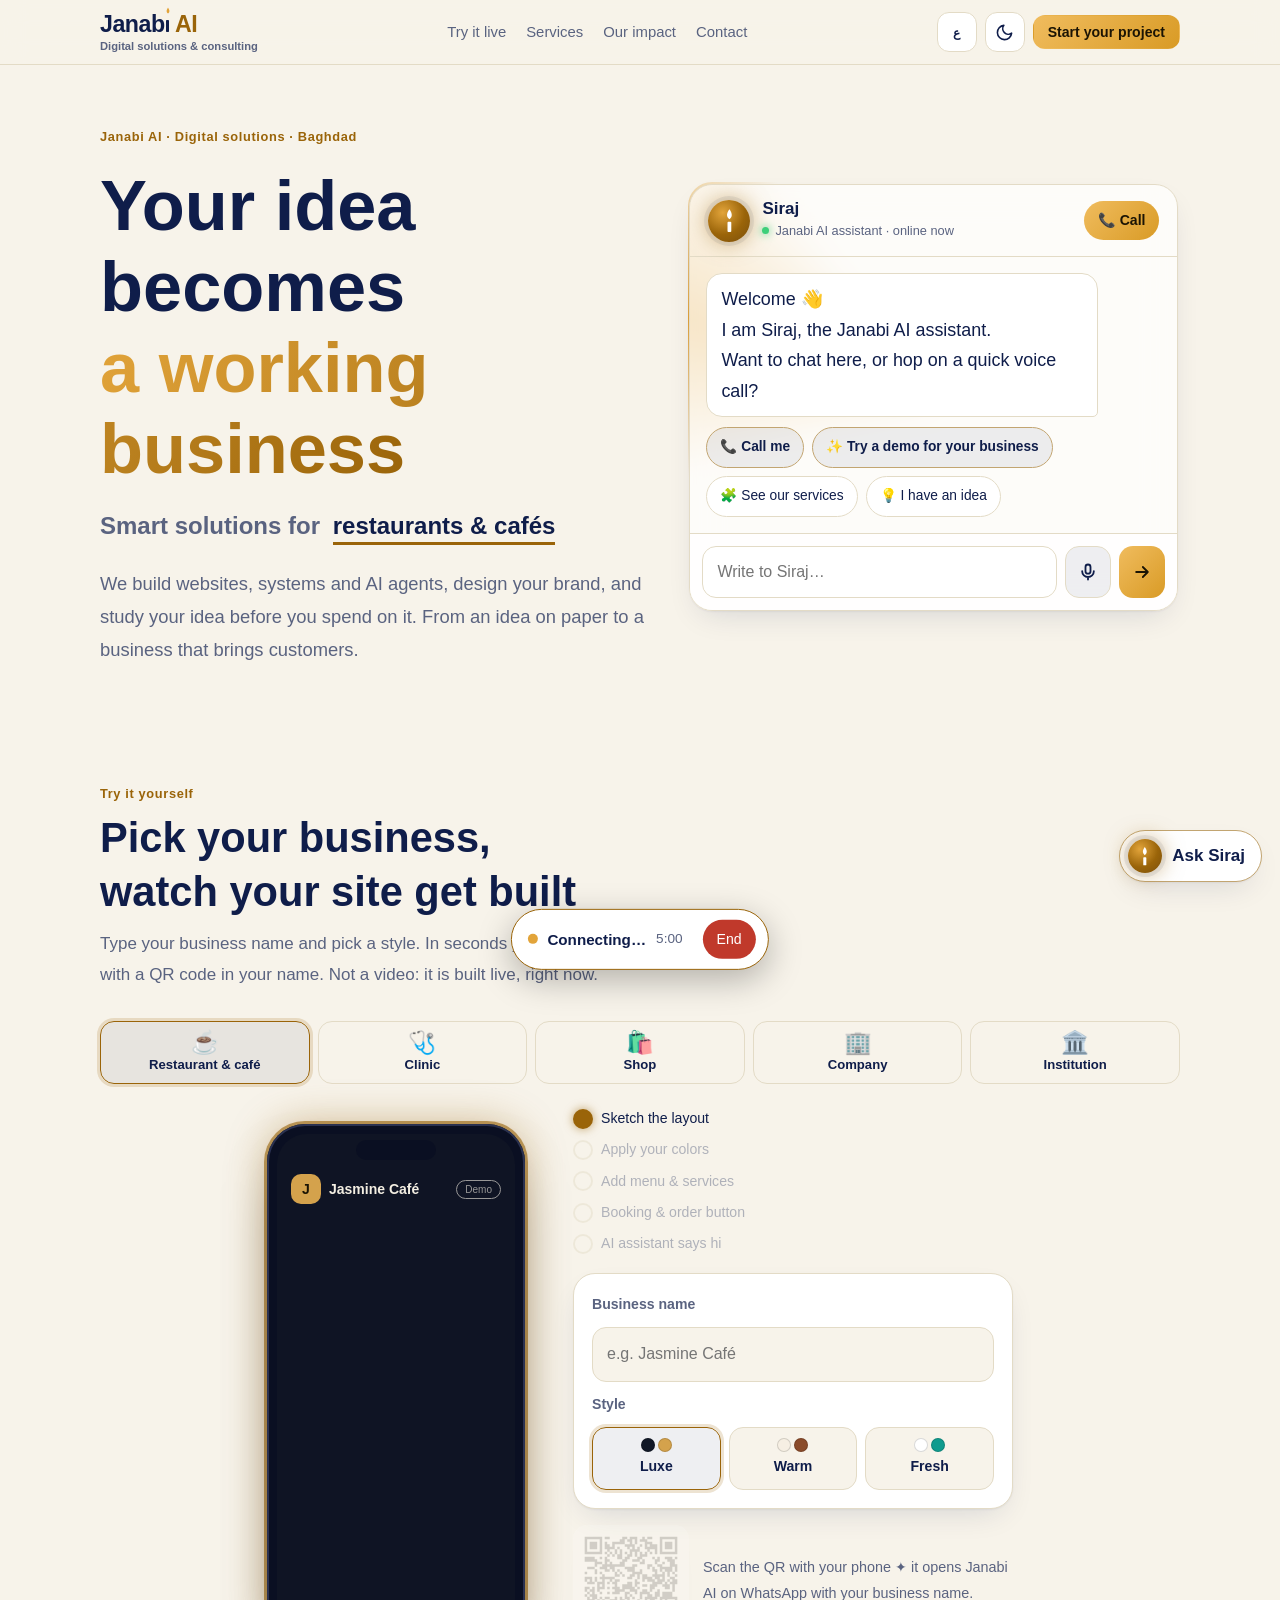
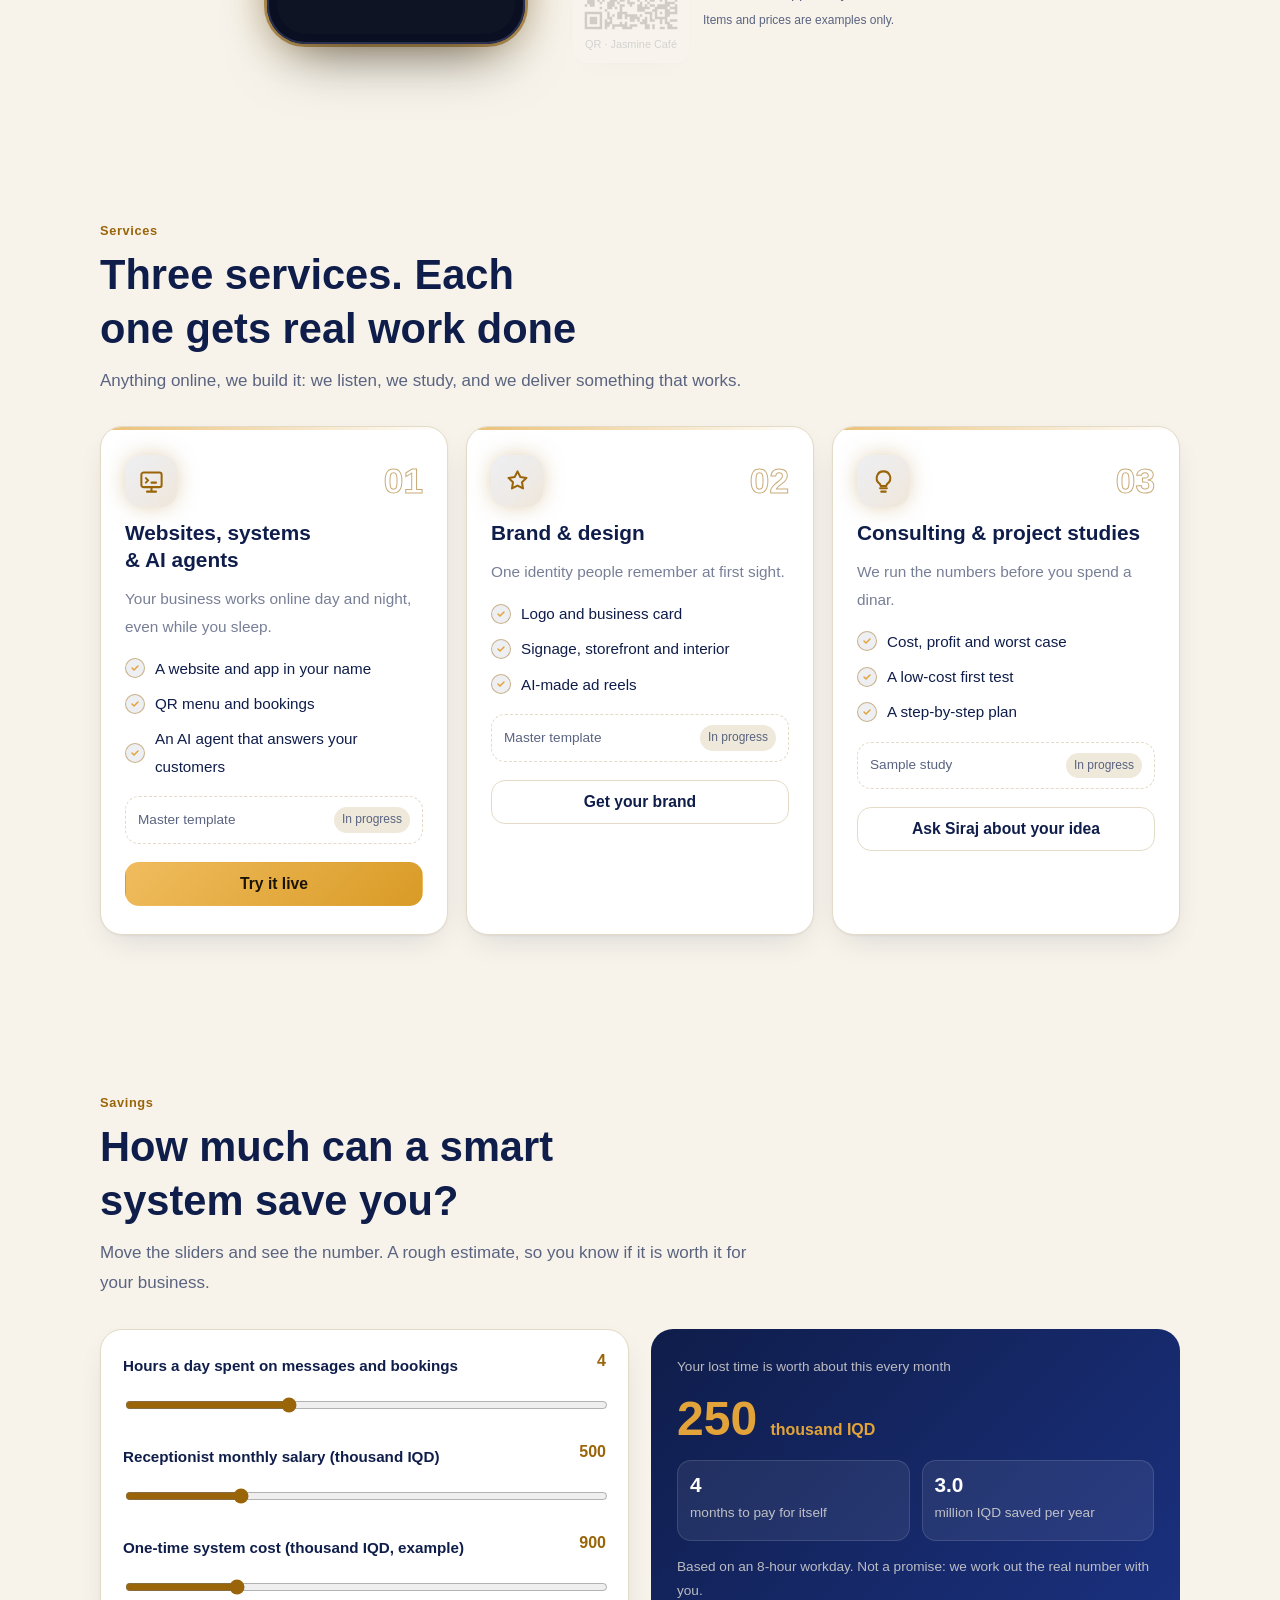
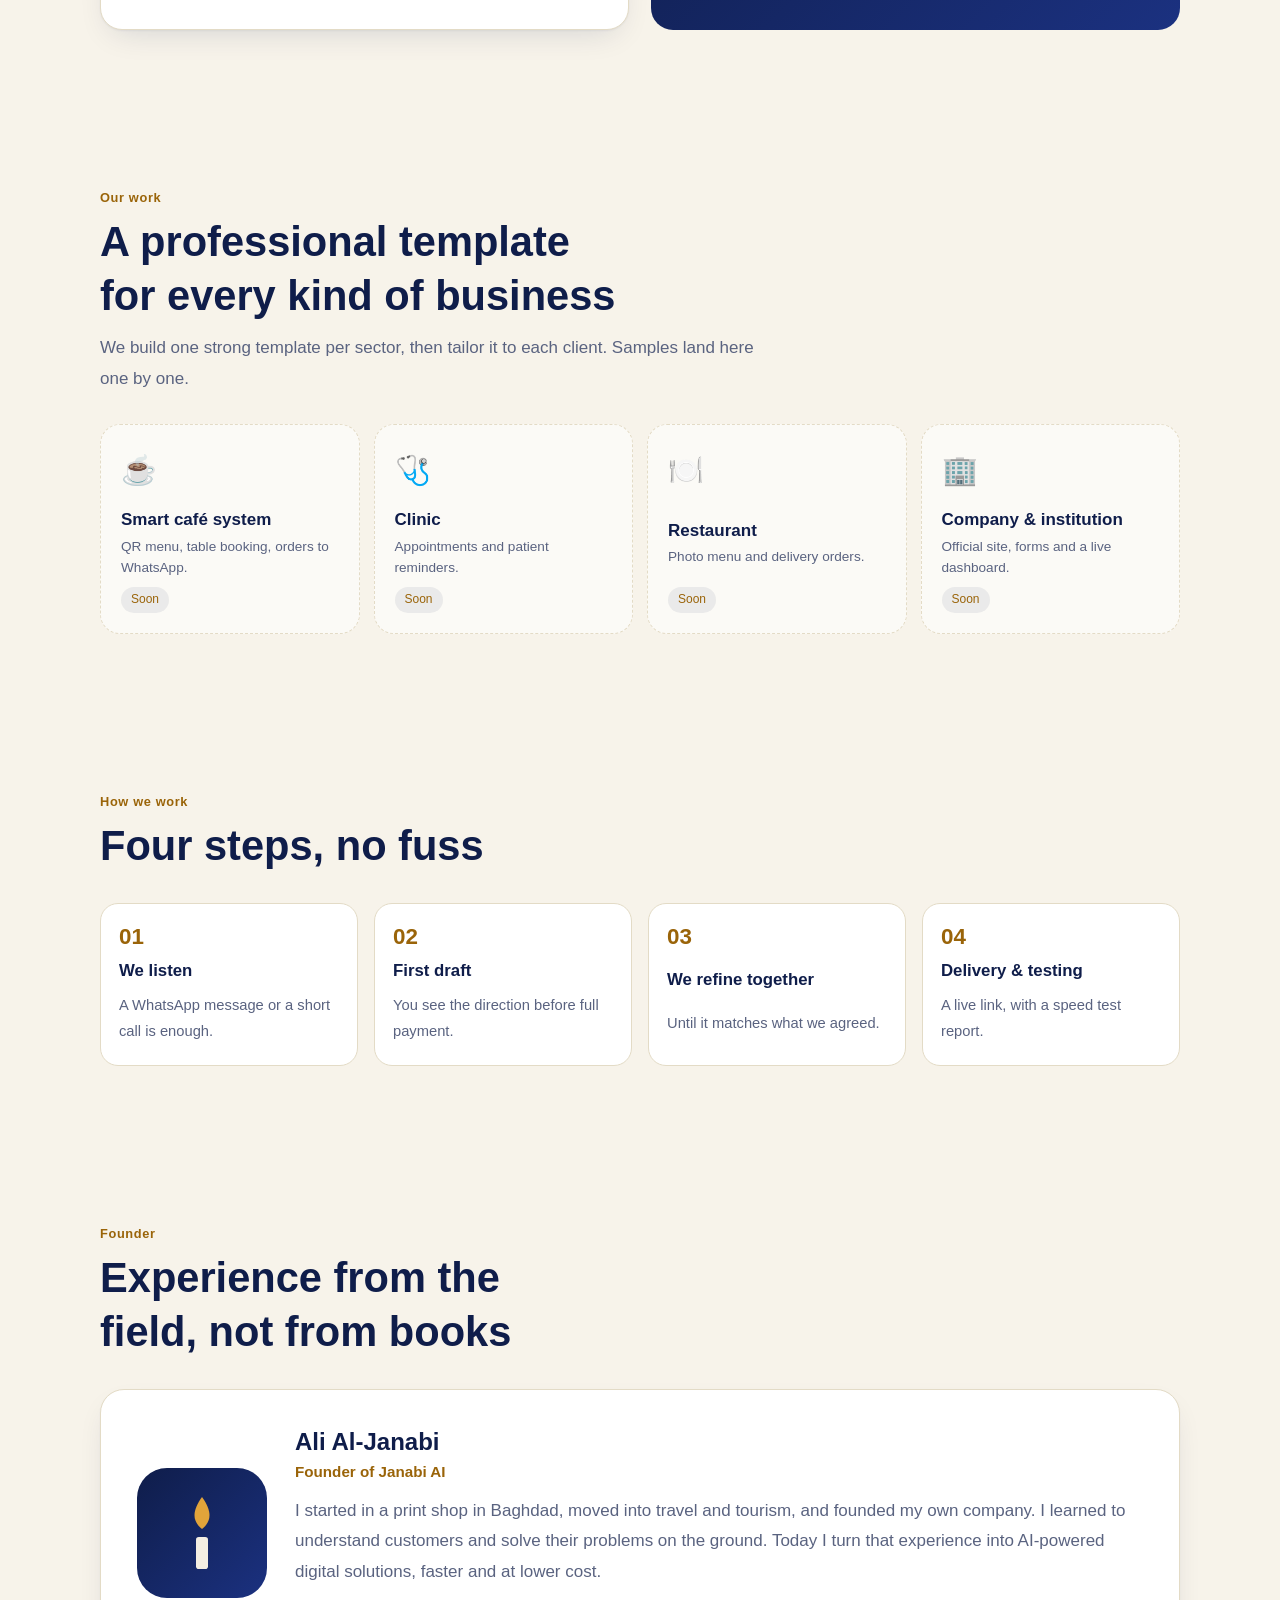
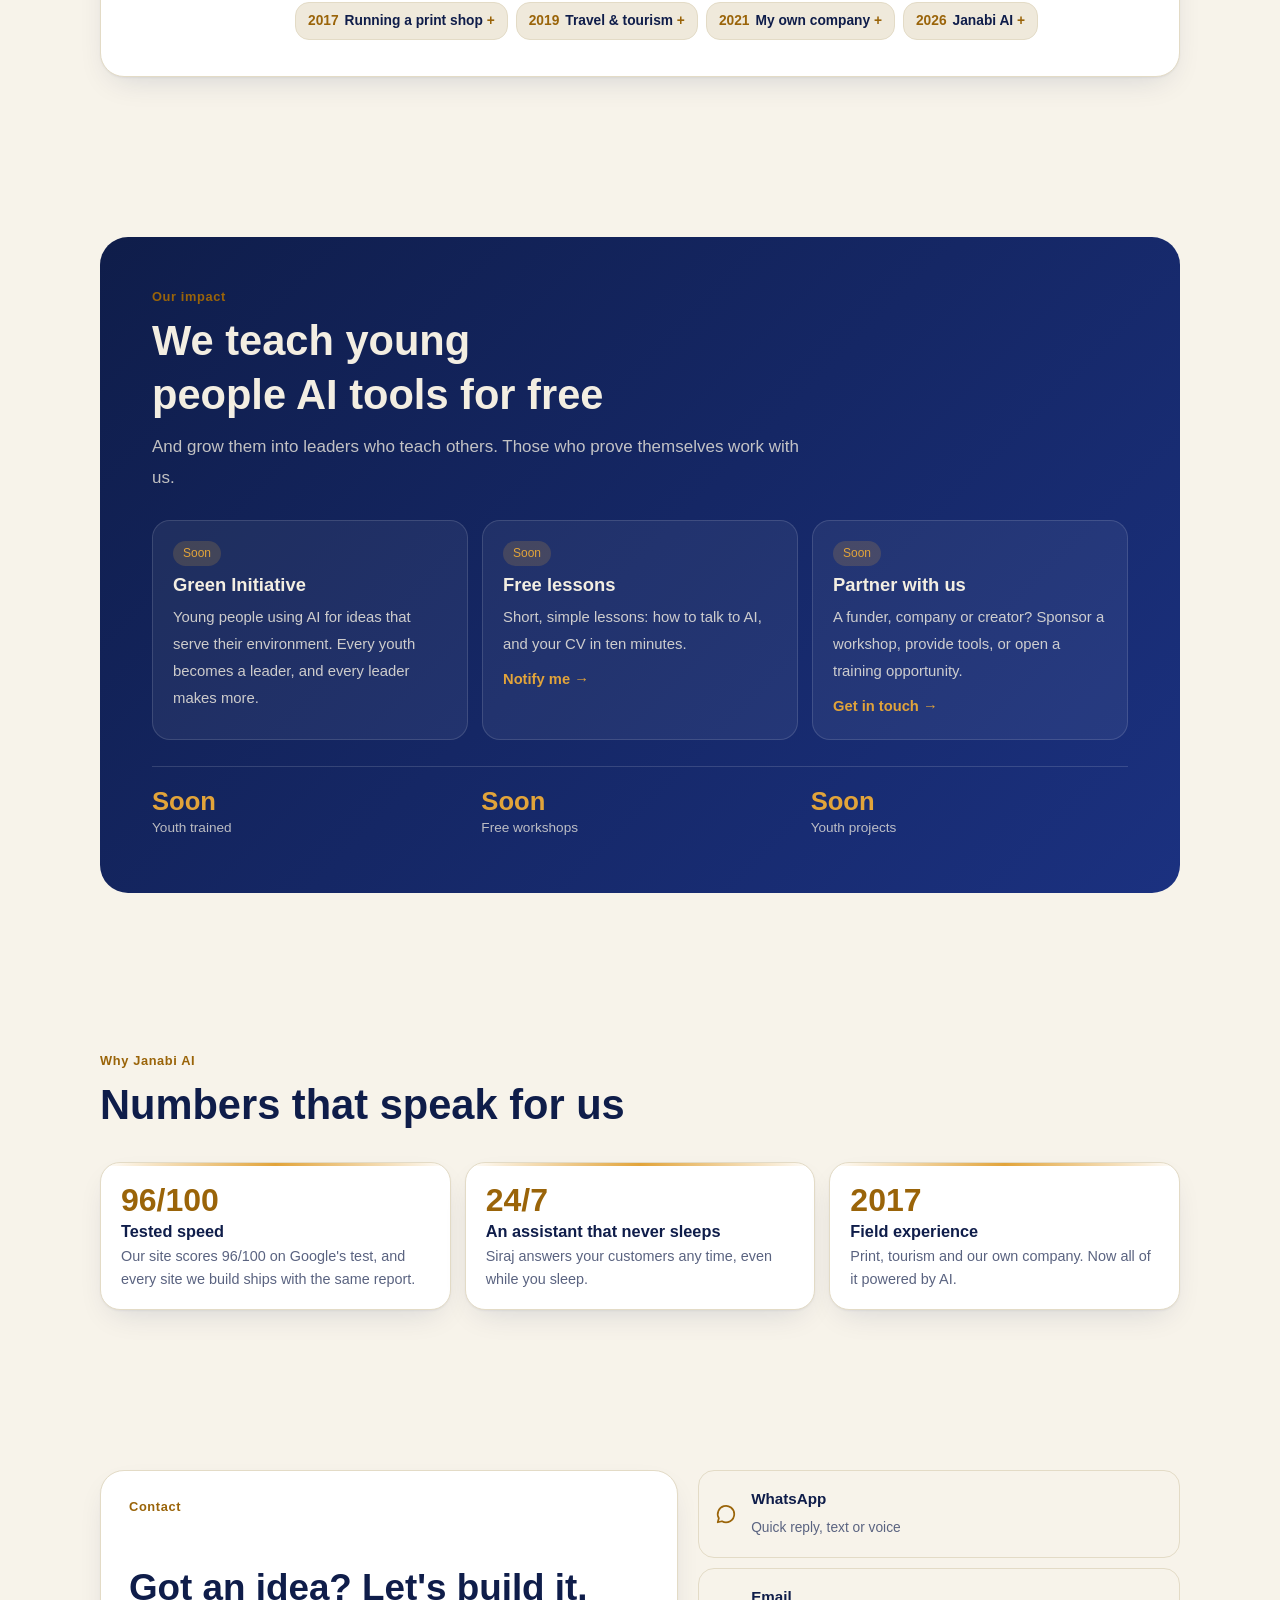
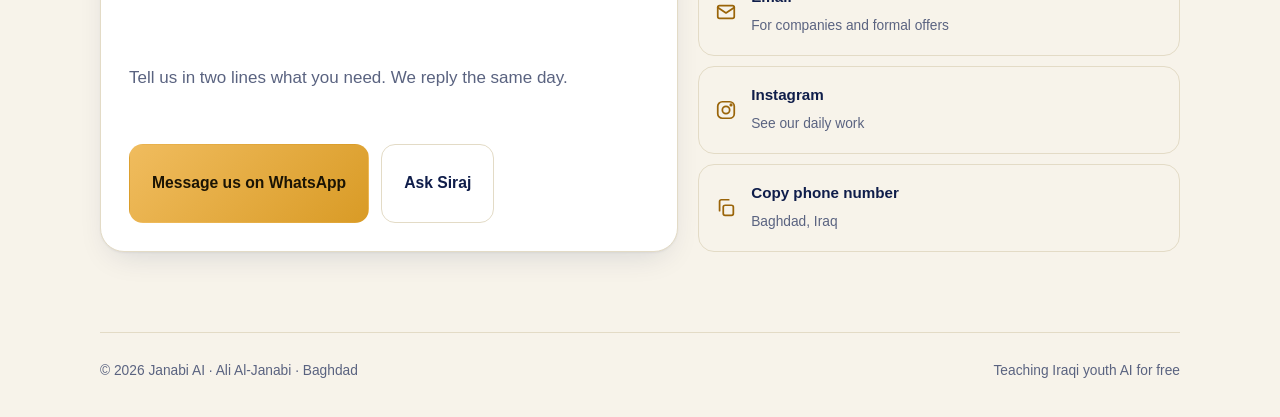
==== commit 25d92b71: "سراج: أداة open_sample تعرض بطاقة رابط النموذج الحقيقي (Huila / الدكتور) بتبويب جديد بدل القسم العام" ====
--- a/index.html
+++ b/index.html
@@ -679,8 +679,7 @@
 function b2a(buf){var s='',u=new Uint8Array(buf);for(var i=0;i<u.length;i+=8192)s+=String.fromCharCode.apply(null,u.subarray(i,i+8192));return btoa(s)}
 function a2b(b){b=String(b).replace(/-/g,'+').replace(/_/g,'/').replace(/\s/g,'');while(b.length%4)b+='=';var s=atob(b),u=new Uint8Array(s.length);for(var i=0;i<s.length;i++)u[i]=s.charCodeAt(i);return u.buffer}
 function cstate(t,cls){pst.textContent=t;pill.className='callpill on'+(cls?' '+cls:'')}
-function sampleOpen(kind,name){if(!D[kind])return;sec=kind;pressGroup($('sector'),'k',sec);$('bn').placeholder=D[sec].ph;if(name)$('bn').value=String(name).slice(0,28);render(true);
-  var t=$('try');t&&t.scrollIntoView({behavior:still?'auto':'smooth',block:'start'})}
+function sampleOpen(kind,name){var R={food:{t:'🔗 نموذج كوفي Huila',u:'https://huila-cafe.janabi-studio-iq.workers.dev'},clinic:{t:'🔗 موقع الدكتور علي زغير',u:'https://janabi-studio.github.io/ali-zghair/'}},r=R[kind];clearOpts();if(r){bubble('هذا نموذج حقيقي من شغلنا. يفتح بتبويب جديد وأنا هنا وياك.','ai');opts([{t:r.t,href:r.u}])}else{bubble('نماذج مجالك علي يدزهن لك وكت يتواصل وياك. وكلي شنو شغلك حتى أفيدك صح.','ai')}}
 async function startCall(){
   if(call)return;clearOpts();
   if(!DBG&&callsToday()>=CALLS_PER_DAY){bubble('اليوم سوينا '+CALLS_PER_DAY+' مكالمات 😄 كمّل وياي كتابة، أو دزلي بصمة، أو احجي ويا علي واتساب.','ai');opts([{t:'🎙️ دز بصمة',fn:voice},{t:'💬 واتساب',href:WA}]);return}
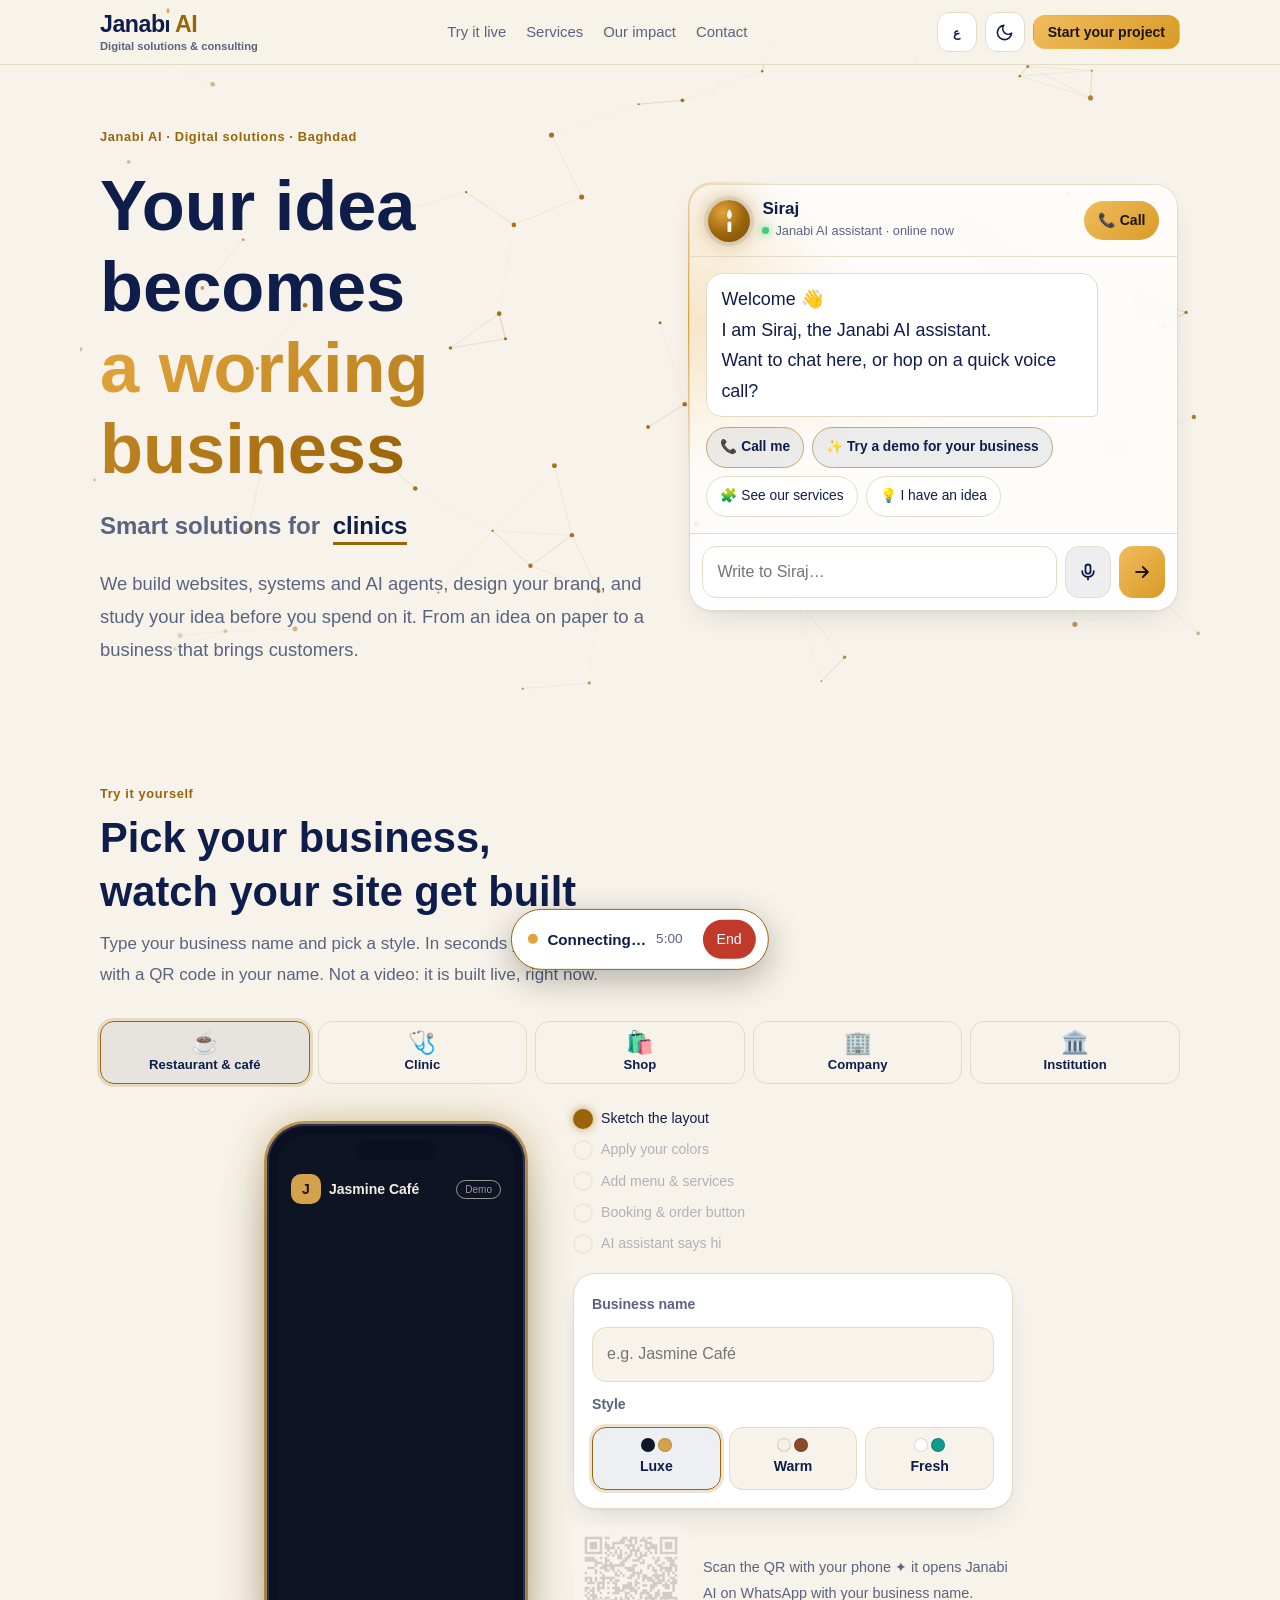
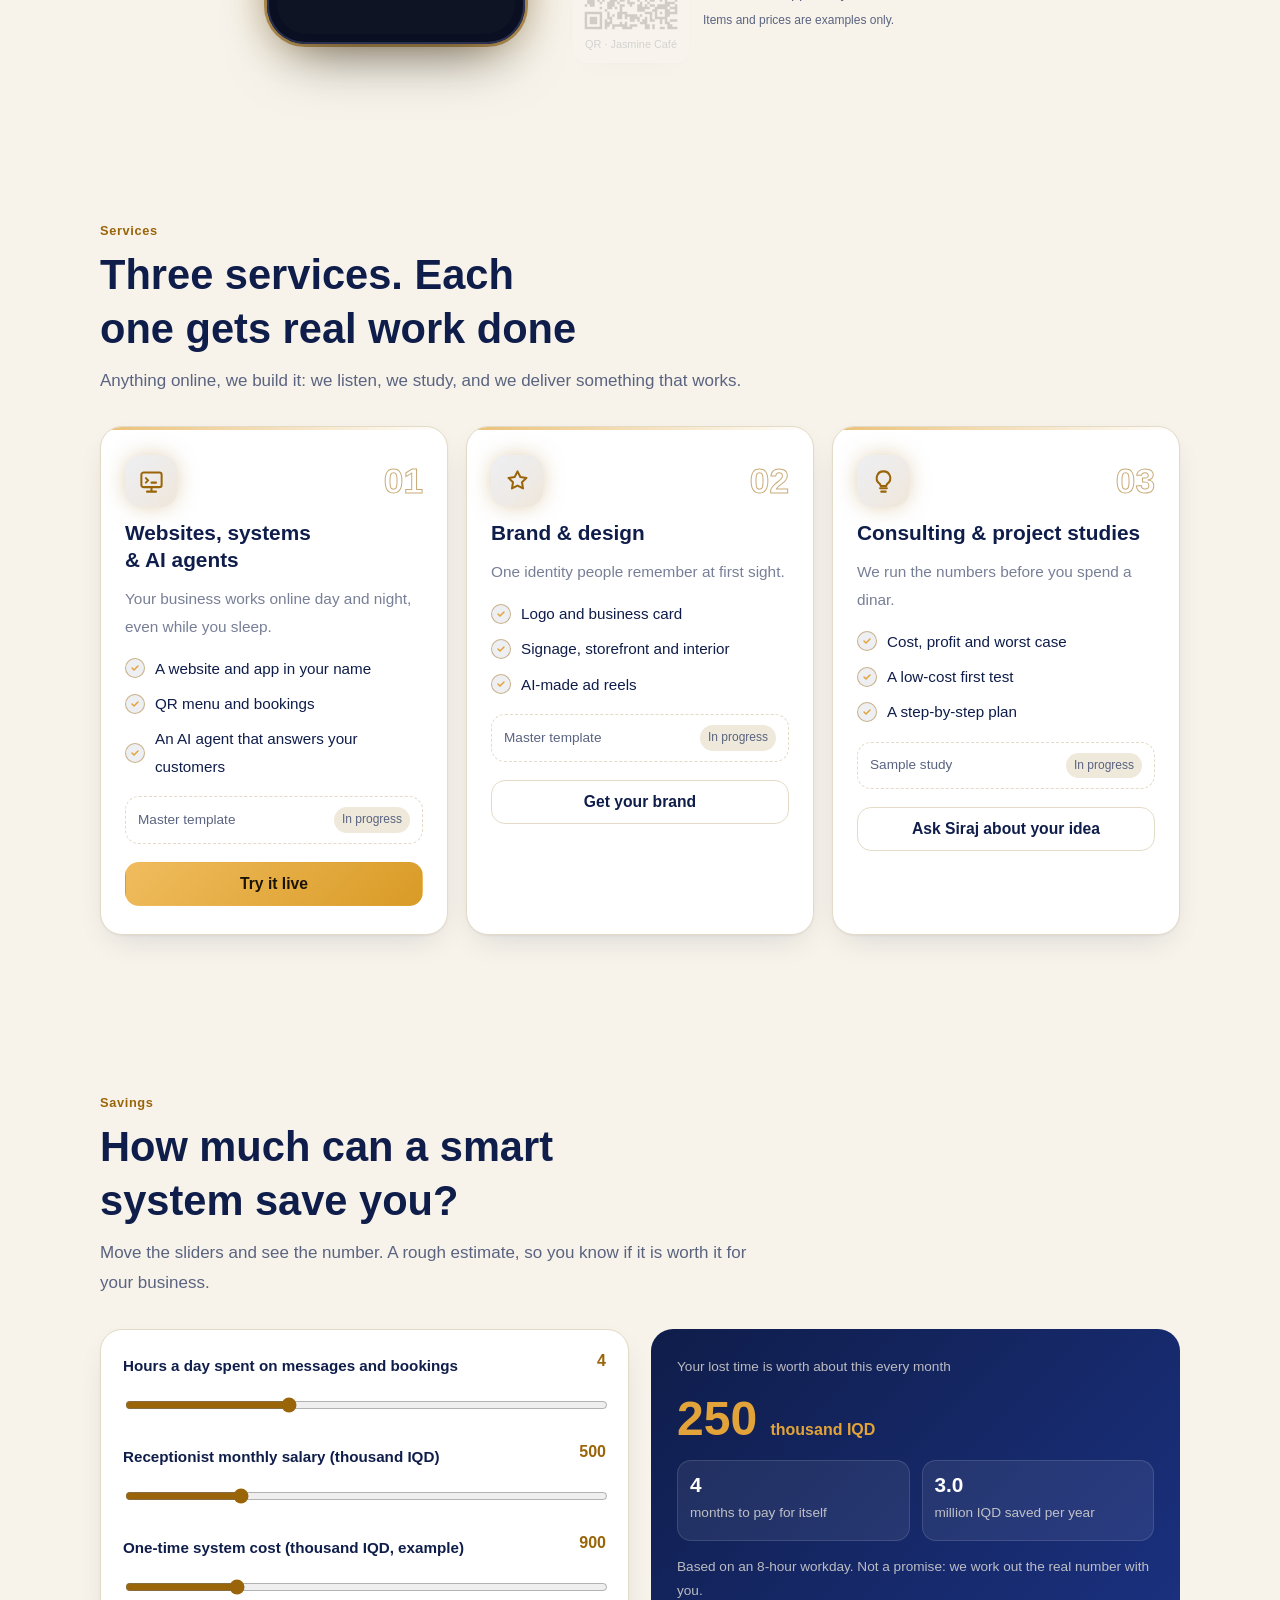
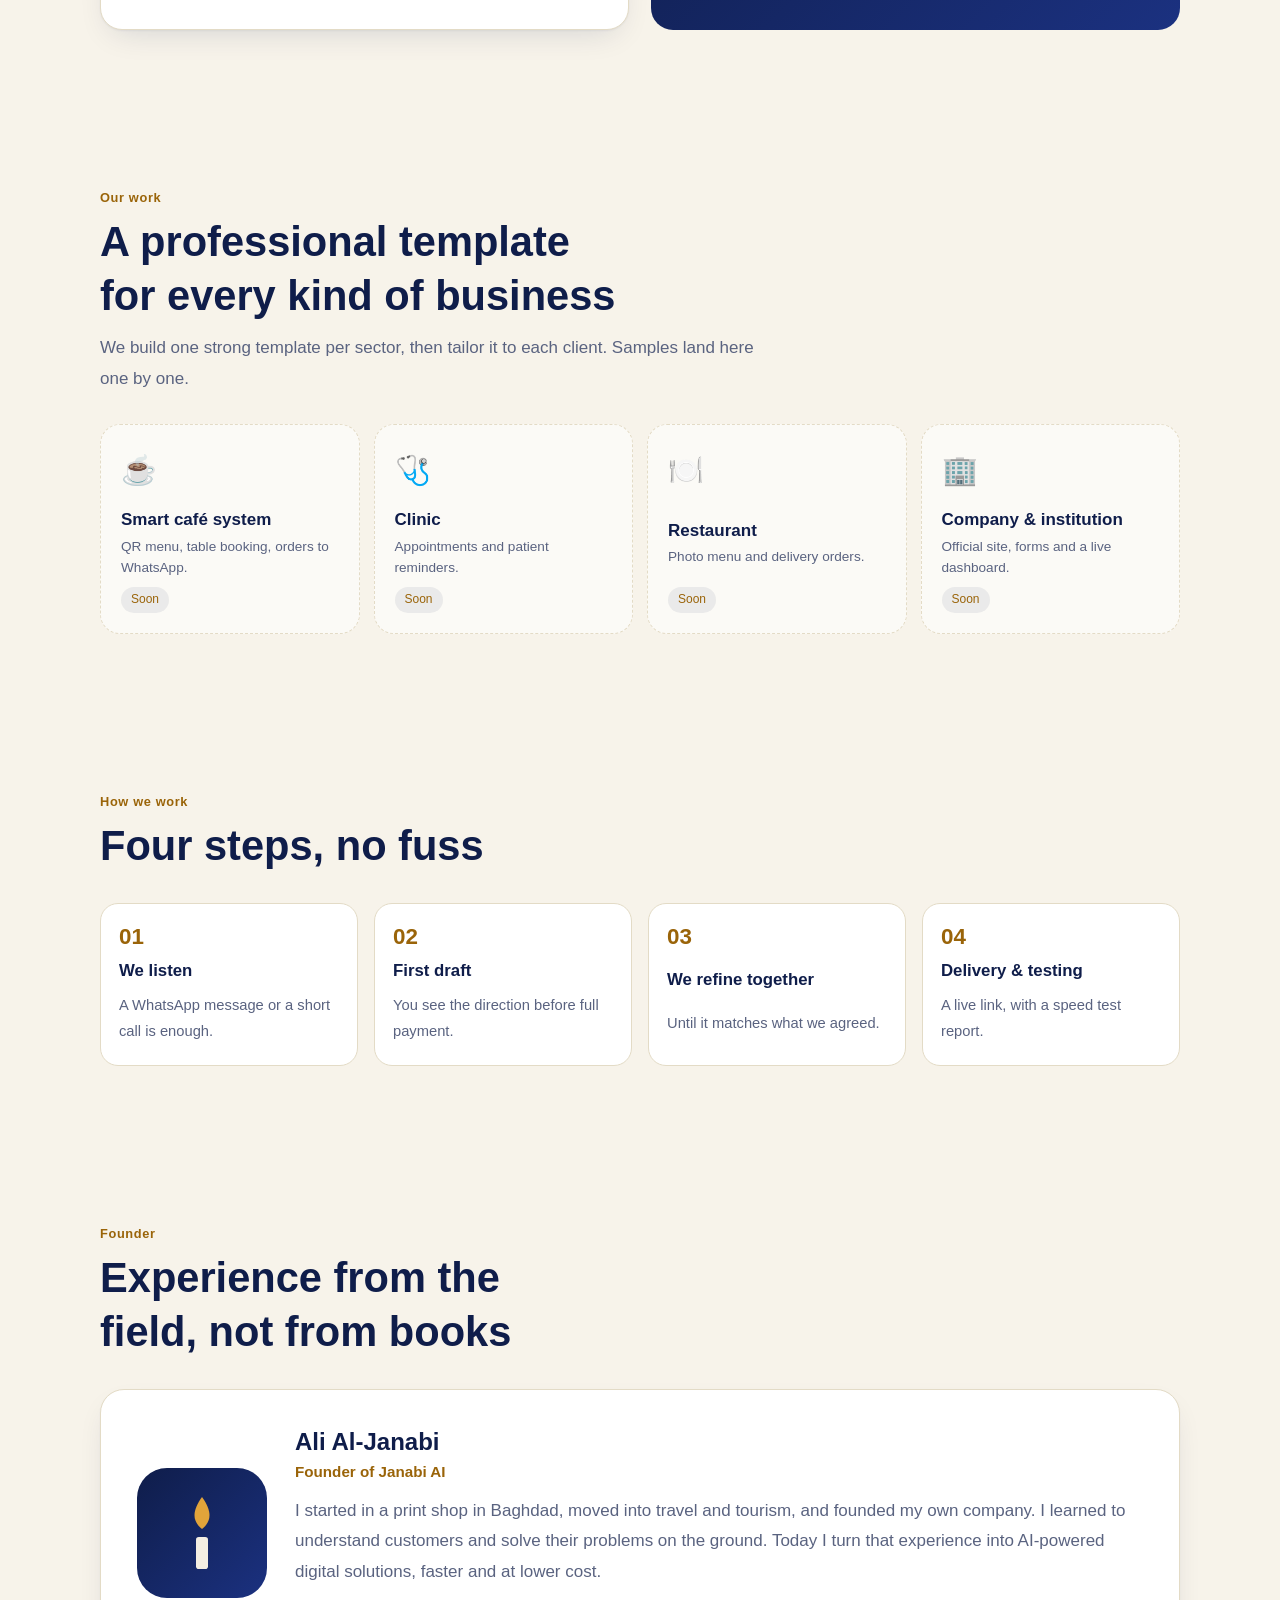
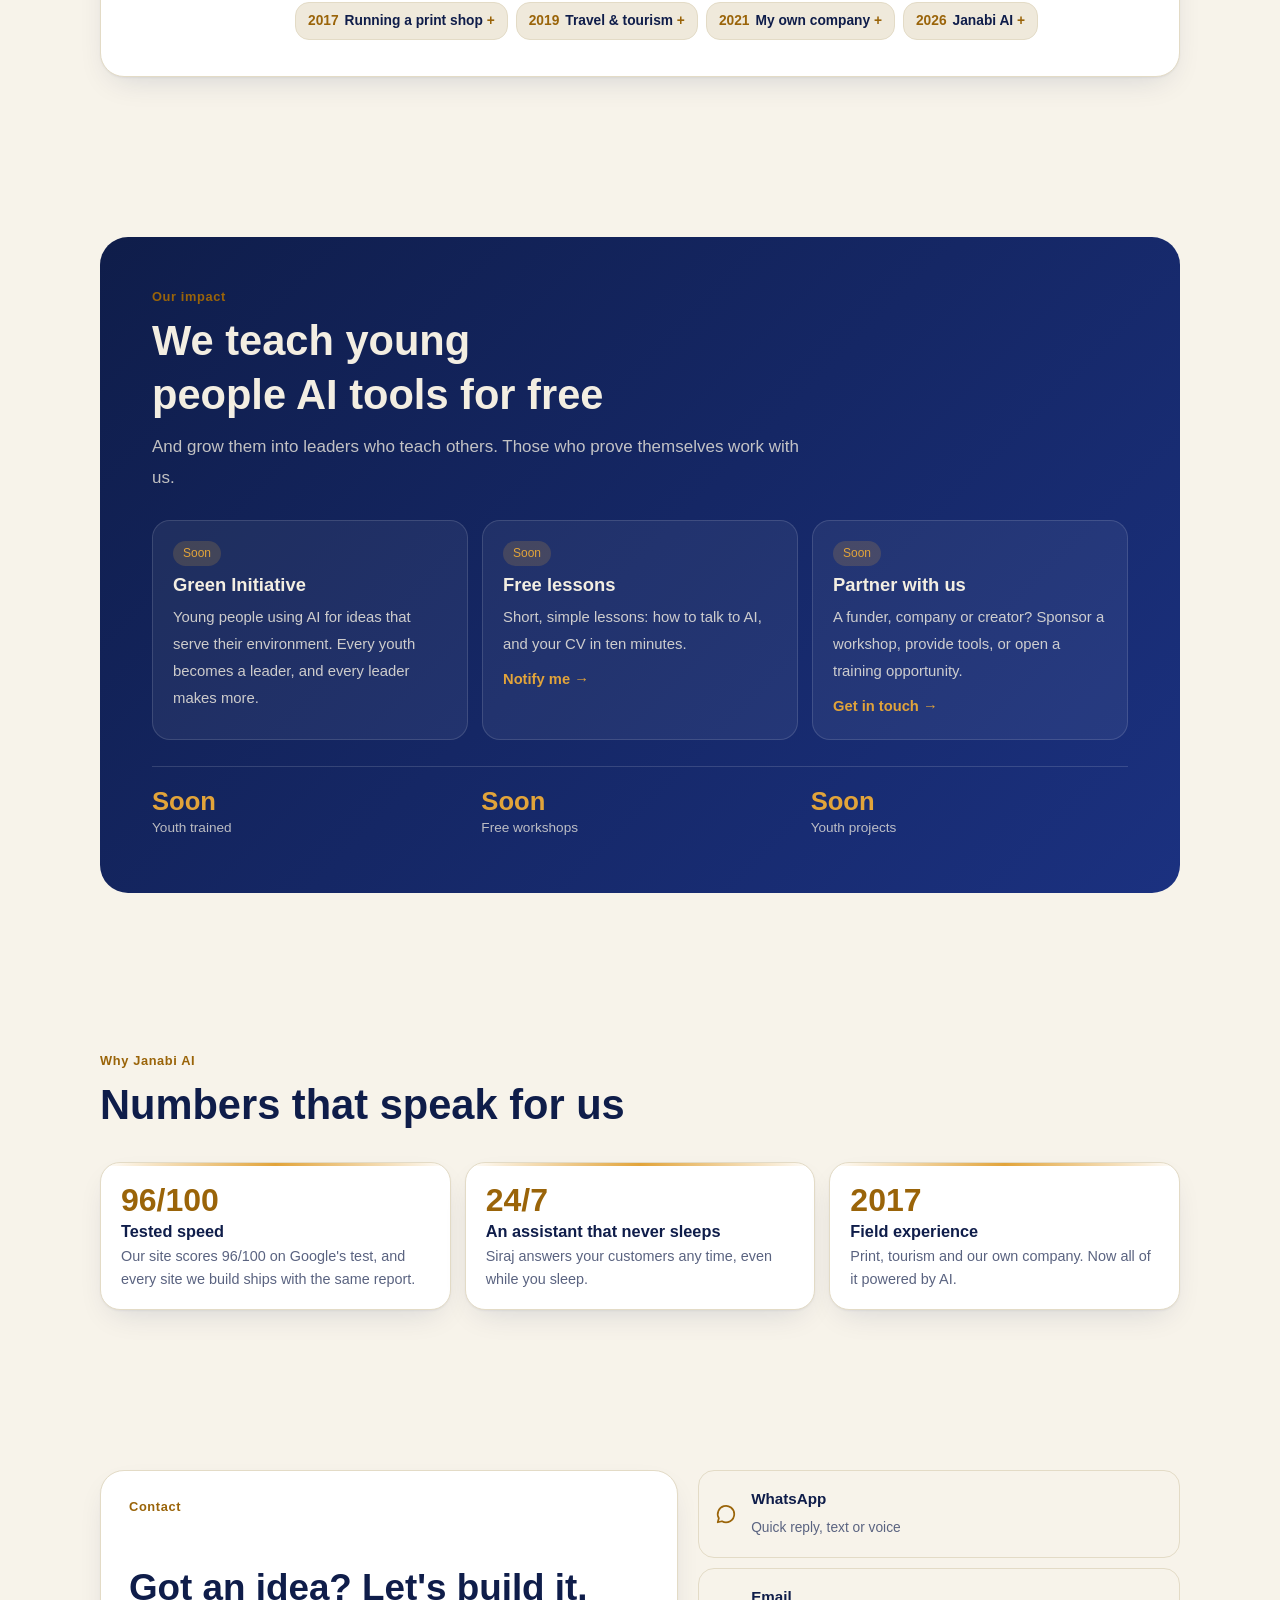
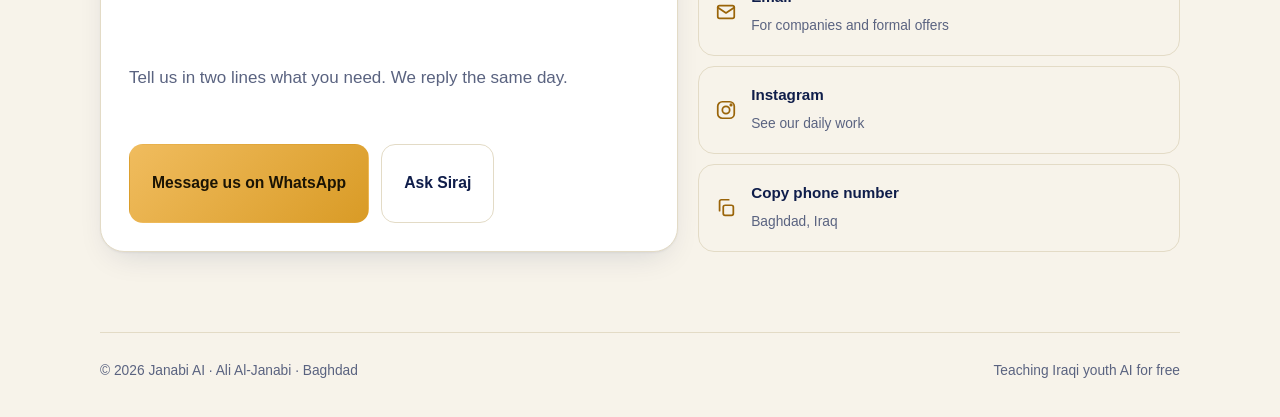
==== commit f6065b24: "Sample cards in chat: view inside modal or new tab, parse [[SAMPLE:*]] tags, allow frame-src for the" ====
--- a/index.html
+++ b/index.html
@@ -3,7 +3,7 @@
 <head>
 <meta charset="utf-8">
 <meta name="viewport" content="width=device-width,initial-scale=1,viewport-fit=cover">
-<meta http-equiv="Content-Security-Policy" content="default-src 'self'; style-src 'self' 'unsafe-inline' https://fonts.googleapis.com; font-src https://fonts.gstatic.com; script-src 'self' 'unsafe-inline' https://challenges.cloudflare.com; img-src 'self' data:; media-src blob:; connect-src https://challenges.cloudflare.com https://janabi-agent.1same42002.workers.dev https://red-wood-5f23janabi-agent-live.1same42002.workers.dev wss://red-wood-5f23janabi-agent-live.1same42002.workers.dev; frame-src 'self' https://challenges.cloudflare.com; object-src 'none'; base-uri 'none'; form-action 'none'">
+<meta http-equiv="Content-Security-Policy" content="default-src 'self'; style-src 'self' 'unsafe-inline' https://fonts.googleapis.com; font-src https://fonts.gstatic.com; script-src 'self' 'unsafe-inline' https://challenges.cloudflare.com; img-src 'self' data:; media-src blob:; connect-src https://challenges.cloudflare.com https://janabi-agent.1same42002.workers.dev https://red-wood-5f23janabi-agent-live.1same42002.workers.dev wss://red-wood-5f23janabi-agent-live.1same42002.workers.dev; frame-src 'self' https://challenges.cloudflare.com https://janabi-studio.github.io https://huila-cafe.janabi-studio-iq.workers.dev; object-src 'none'; base-uri 'none'; form-action 'none'">
 <meta name="referrer" content="strict-origin-when-cross-origin">
 <title>Janabi AI | الجنابي AI · علي الجنابي · حلول رقمية وذكاء اصطناعي</title>
 <meta name="description" content="علي الجنابي، مؤسس Janabi AI: نبني مواقع ذكية، ووكيل ذكاء اصطناعي يرد على زباينك بأي وكت، وهوية تخلي شغلك ينذكر. جرّب نموذج شغلك هسه.">
@@ -629,8 +629,8 @@
     if(r.ok&&r.body&&(r.headers.get('Content-Type')||'').indexOf('event-stream')>=0){var rd=r.body.getReader(),dec=new TextDecoder(),buf='';
       while(true){var x=await rd.read();if(x.done)break;buf+=dec.decode(x.value,{stream:true});var i;
         while((i=buf.indexOf('\n'))>=0){var line=buf.slice(0,i).trim();buf=buf.slice(i+1);if(line.indexOf('data:')!==0)continue;
-          try{var j=JSON.parse(line.slice(5)),c=(j.candidates||[])[0],ps=(c&&c.content&&c.content.parts)||[];var t=ps.filter(function(p){return!p.thought}).map(function(p){return p.text||''}).join('');if(t){full+=t;w.className='m ai';w.textContent=clean(full);down()}}catch(_){}}}
-      full=clean(full).trim();w.className='m ai';w.textContent=full||'صار خلل، جرّب مرة ثانية';if(full){var ai={role:'model',text:full};hist.push(ai);sess.push(ai);memAdd('model',full)}}
+          try{var j=JSON.parse(line.slice(5)),c=(j.candidates||[])[0],ps=(c&&c.content&&c.content.parts)||[];var t=ps.filter(function(p){return!p.thought}).map(function(p){return p.text||''}).join('');if(t){full+=t;w.className='m ai';w.textContent=noTag(clean(full));down()}}catch(_){}}}
+      full=clean(full).trim();var kd=tagKind(full);full=noTag(full);w.className='m ai';w.textContent=full||'صار خلل، جرّب مرة ثانية';if(full){var ai={role:'model',text:full};hist.push(ai);sess.push(ai);memAdd('model',full)}if(kd)sampleCard(kd)}
     else{var d={};try{d=await r.json()}catch(_){}if(r.status===403){dropPass();try{sessionStorage.removeItem('sj_off')}catch(e){}}w.className='m ai';w.textContent=d.error||'صار خلل، جرّب مرة ثانية'}}
   catch(e){w.className='m ai';w.textContent='ماكو اتصال هسه. جرّب بعد شوية، أو احجي ويا علي بالواتساب.'}
   orb.classList.remove('think');busy=false;down();
@@ -679,7 +679,12 @@
 function b2a(buf){var s='',u=new Uint8Array(buf);for(var i=0;i<u.length;i+=8192)s+=String.fromCharCode.apply(null,u.subarray(i,i+8192));return btoa(s)}
 function a2b(b){b=String(b).replace(/-/g,'+').replace(/_/g,'/').replace(/\s/g,'');while(b.length%4)b+='=';var s=atob(b),u=new Uint8Array(s.length);for(var i=0;i<s.length;i++)u[i]=s.charCodeAt(i);return u.buffer}
 function cstate(t,cls){pst.textContent=t;pill.className='callpill on'+(cls?' '+cls:'')}
-function sampleOpen(kind,name){var R={food:{t:'🔗 نموذج كوفي Huila',u:'https://huila-cafe.janabi-studio-iq.workers.dev'},clinic:{t:'🔗 موقع الدكتور علي زغير',u:'https://janabi-studio.github.io/ali-zghair/'}},r=R[kind];clearOpts();if(r){bubble('هذا نموذج حقيقي من شغلنا. يفتح بتبويب جديد وأنا هنا وياك.','ai');opts([{t:r.t,href:r.u}])}else{bubble('نماذج مجالك علي يدزهن لك وكت يتواصل وياك. وكلي شنو شغلك حتى أفيدك صح.','ai')}}
+var SJ_S={food:{t:'نموذج كوفي Huila',u:'https://huila-cafe.janabi-studio-iq.workers.dev'},clinic:{t:'موقع الدكتور علي زغير',u:'https://janabi-studio.github.io/ali-zghair/'}};
+function tagKind(s){var m=/\[\[SAMPLE:(food|clinic)\]\]/.exec(s||'');return m?m[1]:null}
+function noTag(s){return String(s||'').replace(/\[\[SAMPLE:[a-z]*\]\]/g,'').replace(/\[\[SAMPLE[^\]]*$/,'').trim()}
+function sampleModal(kind){var r=SJ_S[kind];if(!r)return;var o=document.getElementById('sjModal');if(o)o.remove();o=document.createElement('div');o.id='sjModal';o.style.cssText='position:fixed;inset:0;z-index:99999;background:rgba(8,14,38,.86);display:flex;align-items:center;justify-content:center;padding:12px';var bx=document.createElement('div');bx.style.cssText='width:100%;max-width:540px;height:86vh;background:var(--bg);color:var(--fg);border:1px solid var(--gold);border-radius:14px;display:flex;flex-direction:column;overflow:hidden';var hd=document.createElement('div');hd.style.cssText='display:flex;justify-content:space-between;align-items:center;gap:8px;padding:10px 14px;border-bottom:1px solid var(--line);flex-wrap:wrap';var ti=document.createElement('b');ti.textContent=r.t;var ac=document.createElement('span');ac.style.cssText='display:flex;gap:8px;align-items:center';var lk=document.createElement('a');lk.href=r.u;lk.target='_blank';lk.rel='noopener';lk.textContent='افتح بتبويب جديد';lk.style.cssText='color:var(--gold);font-weight:700;font-size:13px';var cb=document.createElement('button');cb.type='button';cb.textContent='اغلاق ✕';cb.style.cssText='background:none;border:1px solid var(--line);color:var(--fg);border-radius:8px;padding:4px 10px;cursor:pointer';cb.onclick=function(){fr.src='about:blank';o.remove()};var nt=document.createElement('small');nt.textContent='اذا طلعت الشاشة فاضية، افتحه بتبويب جديد.';nt.style.cssText='padding:6px 14px;color:var(--muted)';var fr=document.createElement('iframe');fr.setAttribute('sandbox','allow-scripts allow-same-origin allow-forms');fr.style.cssText='flex:1;border:0;width:100%;background:#fff';fr.src=r.u;ac.appendChild(lk);ac.appendChild(cb);hd.appendChild(ti);hd.appendChild(ac);bx.appendChild(hd);bx.appendChild(nt);bx.appendChild(fr);o.appendChild(bx);o.onclick=function(e){if(e.target===o){fr.src='about:blank';o.remove()}};document.body.appendChild(o)}
+function sampleCard(kind){var r=SJ_S[kind];clearOpts();if(r){opts([{t:'🖥️ شوفه هنا بالشاشة',fn:function(){sampleModal(kind)}},{t:'↗ افتح بتبويب جديد',href:r.u}])}else{bubble('نماذج مجالك علي يدزهن لك وكت يتواصل وياك. وكلي شنو شغلك حتى أفيدك صح.','ai')}}
+function sampleOpen(kind,name){if(SJ_S[kind]){bubble('هذا نموذج حقيقي من شغلنا. اختار شلون تشوفه:','ai');sampleCard(kind)}else{clearOpts();bubble('نماذج مجالك علي يدزهن لك وكت يتواصل وياك. وكلي شنو شغلك حتى أفيدك صح.','ai')}}
 async function startCall(){
   if(call)return;clearOpts();
   if(!DBG&&callsToday()>=CALLS_PER_DAY){bubble('اليوم سوينا '+CALLS_PER_DAY+' مكالمات 😄 كمّل وياي كتابة، أو دزلي بصمة، أو احجي ويا علي واتساب.','ai');opts([{t:'🎙️ دز بصمة',fn:voice},{t:'💬 واتساب',href:WA}]);return}
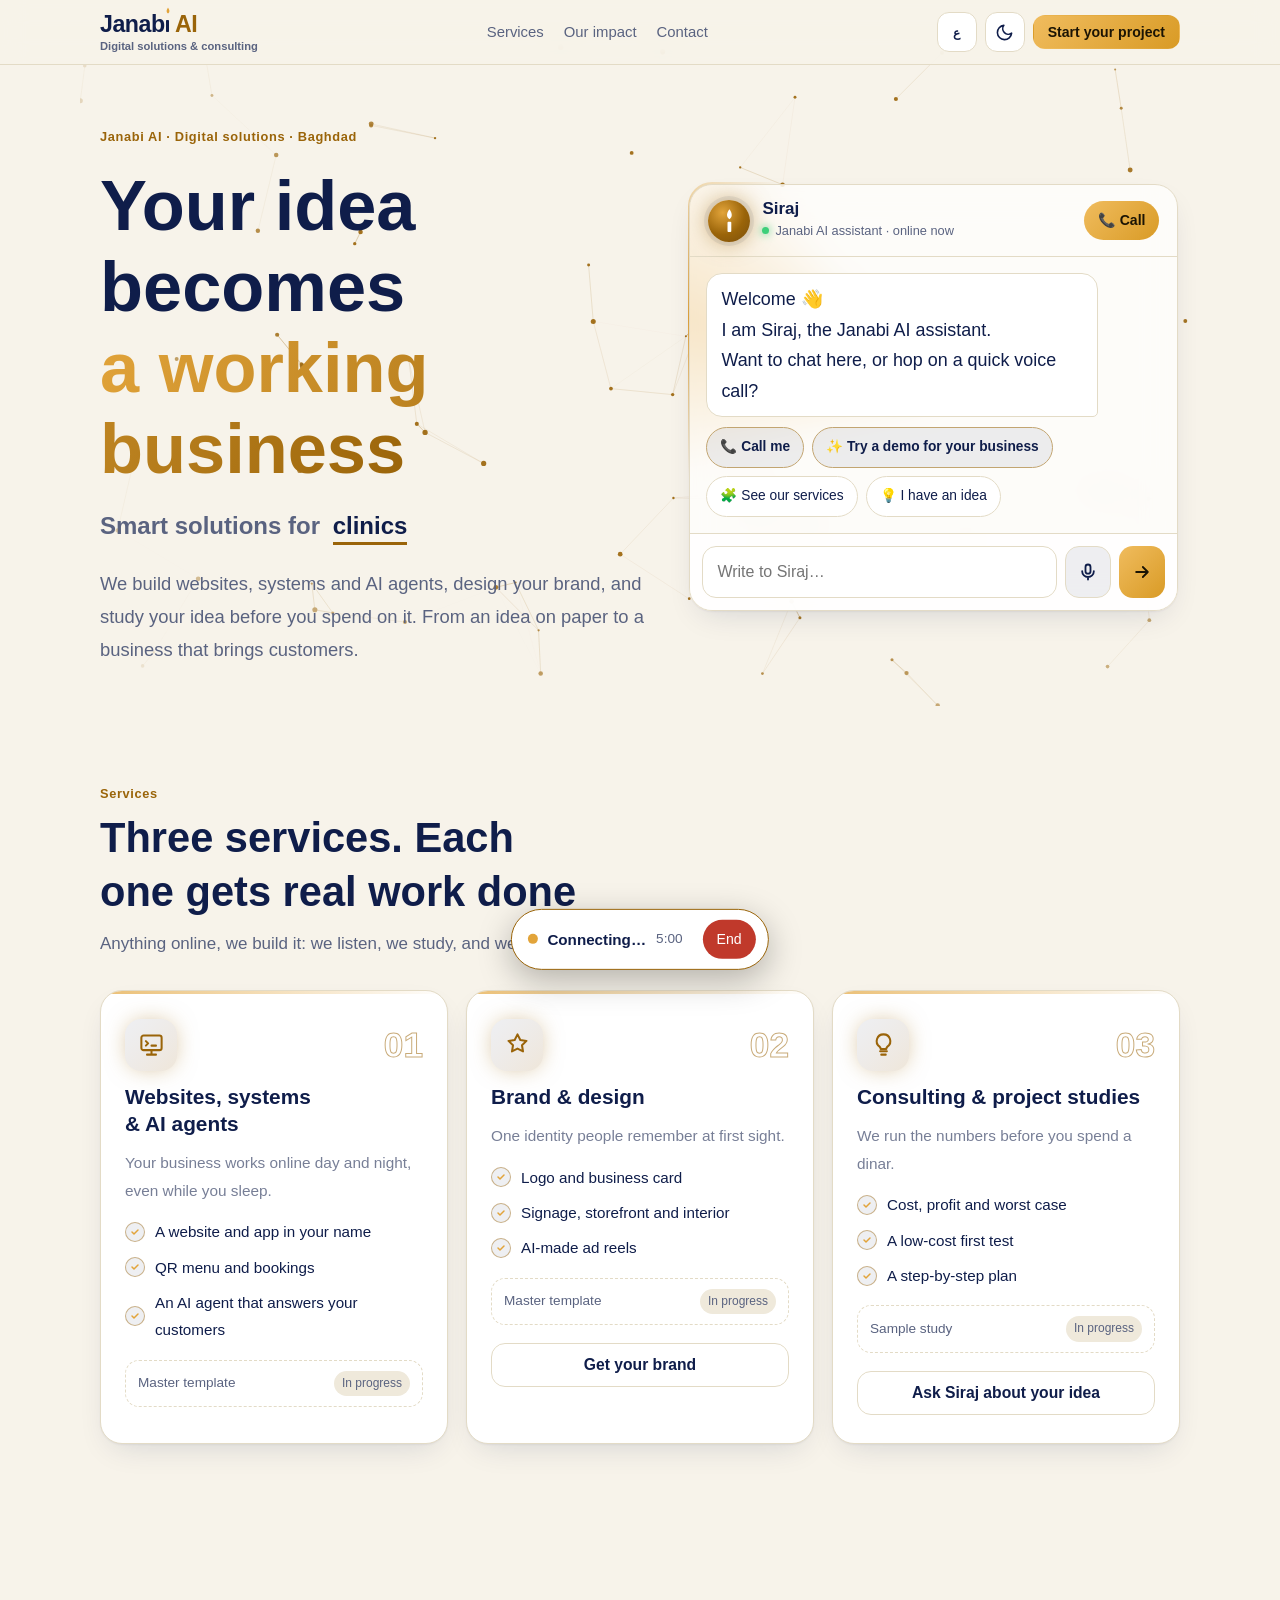
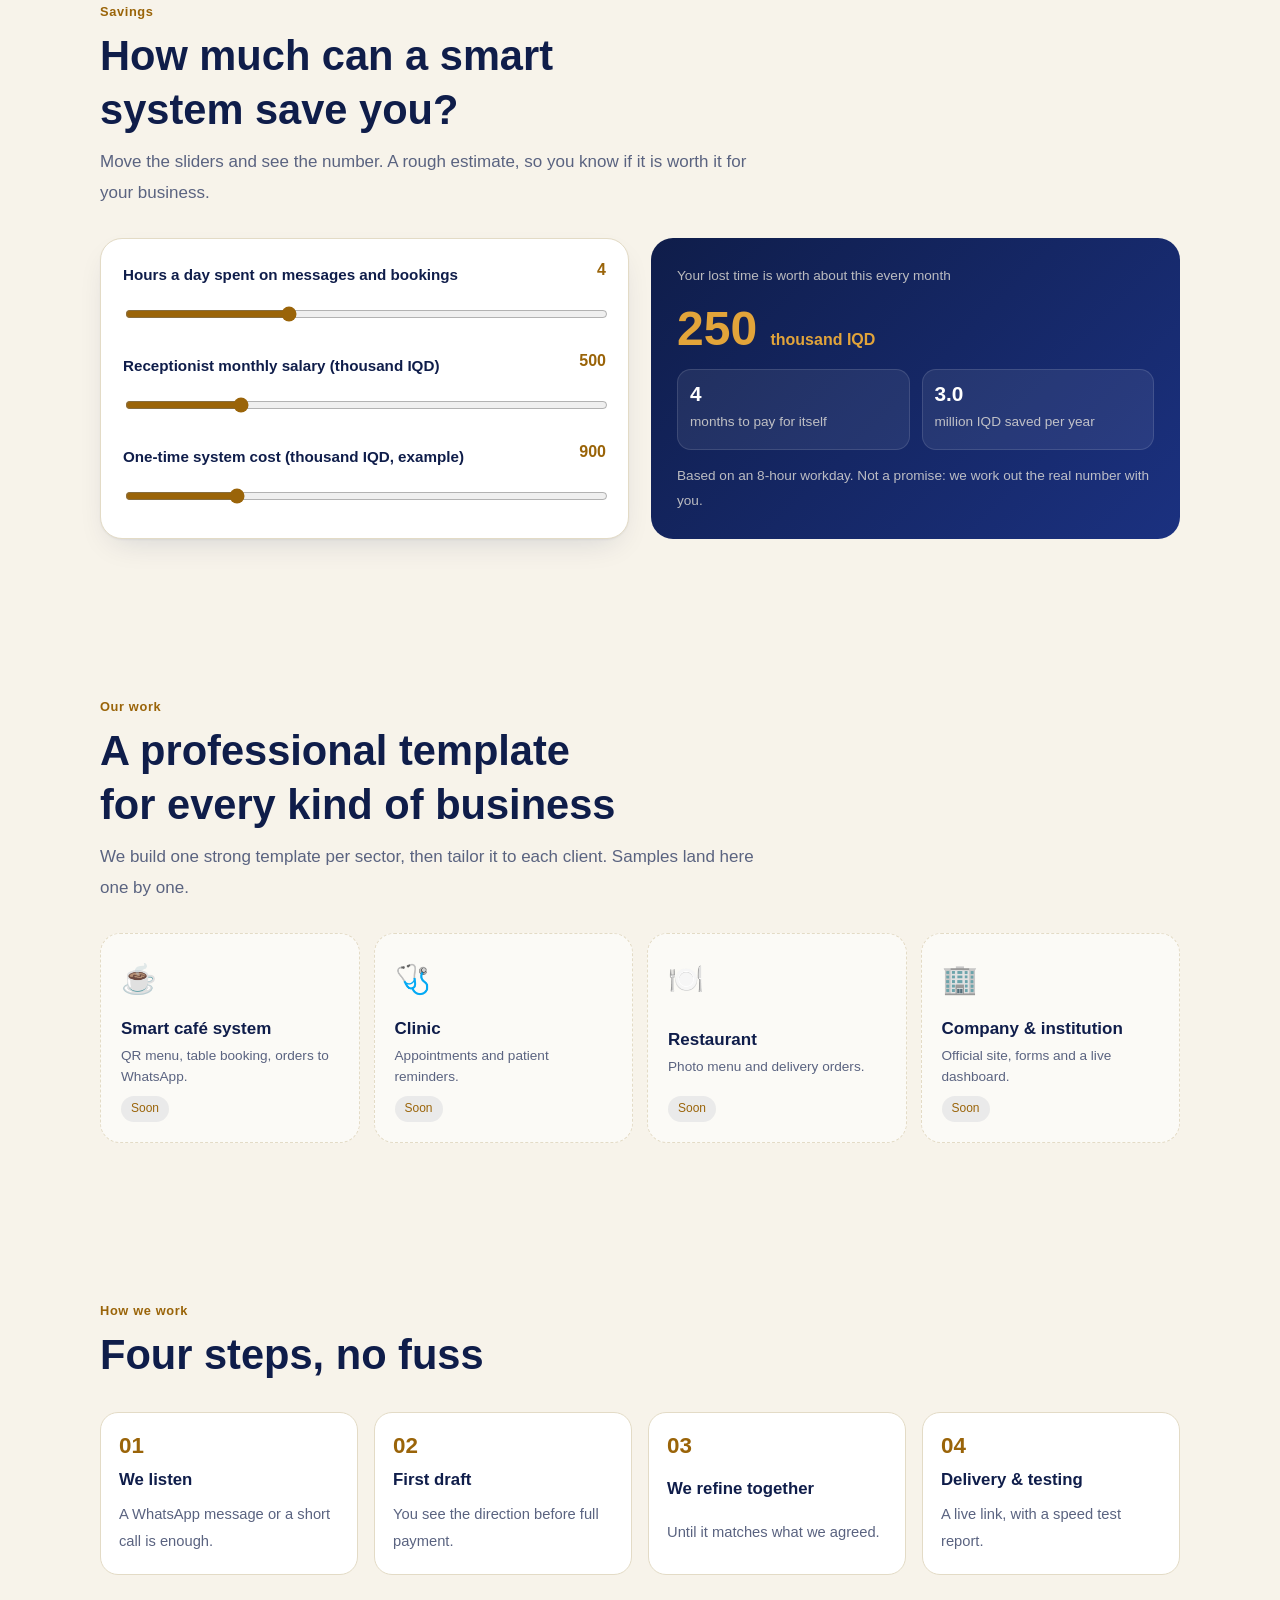
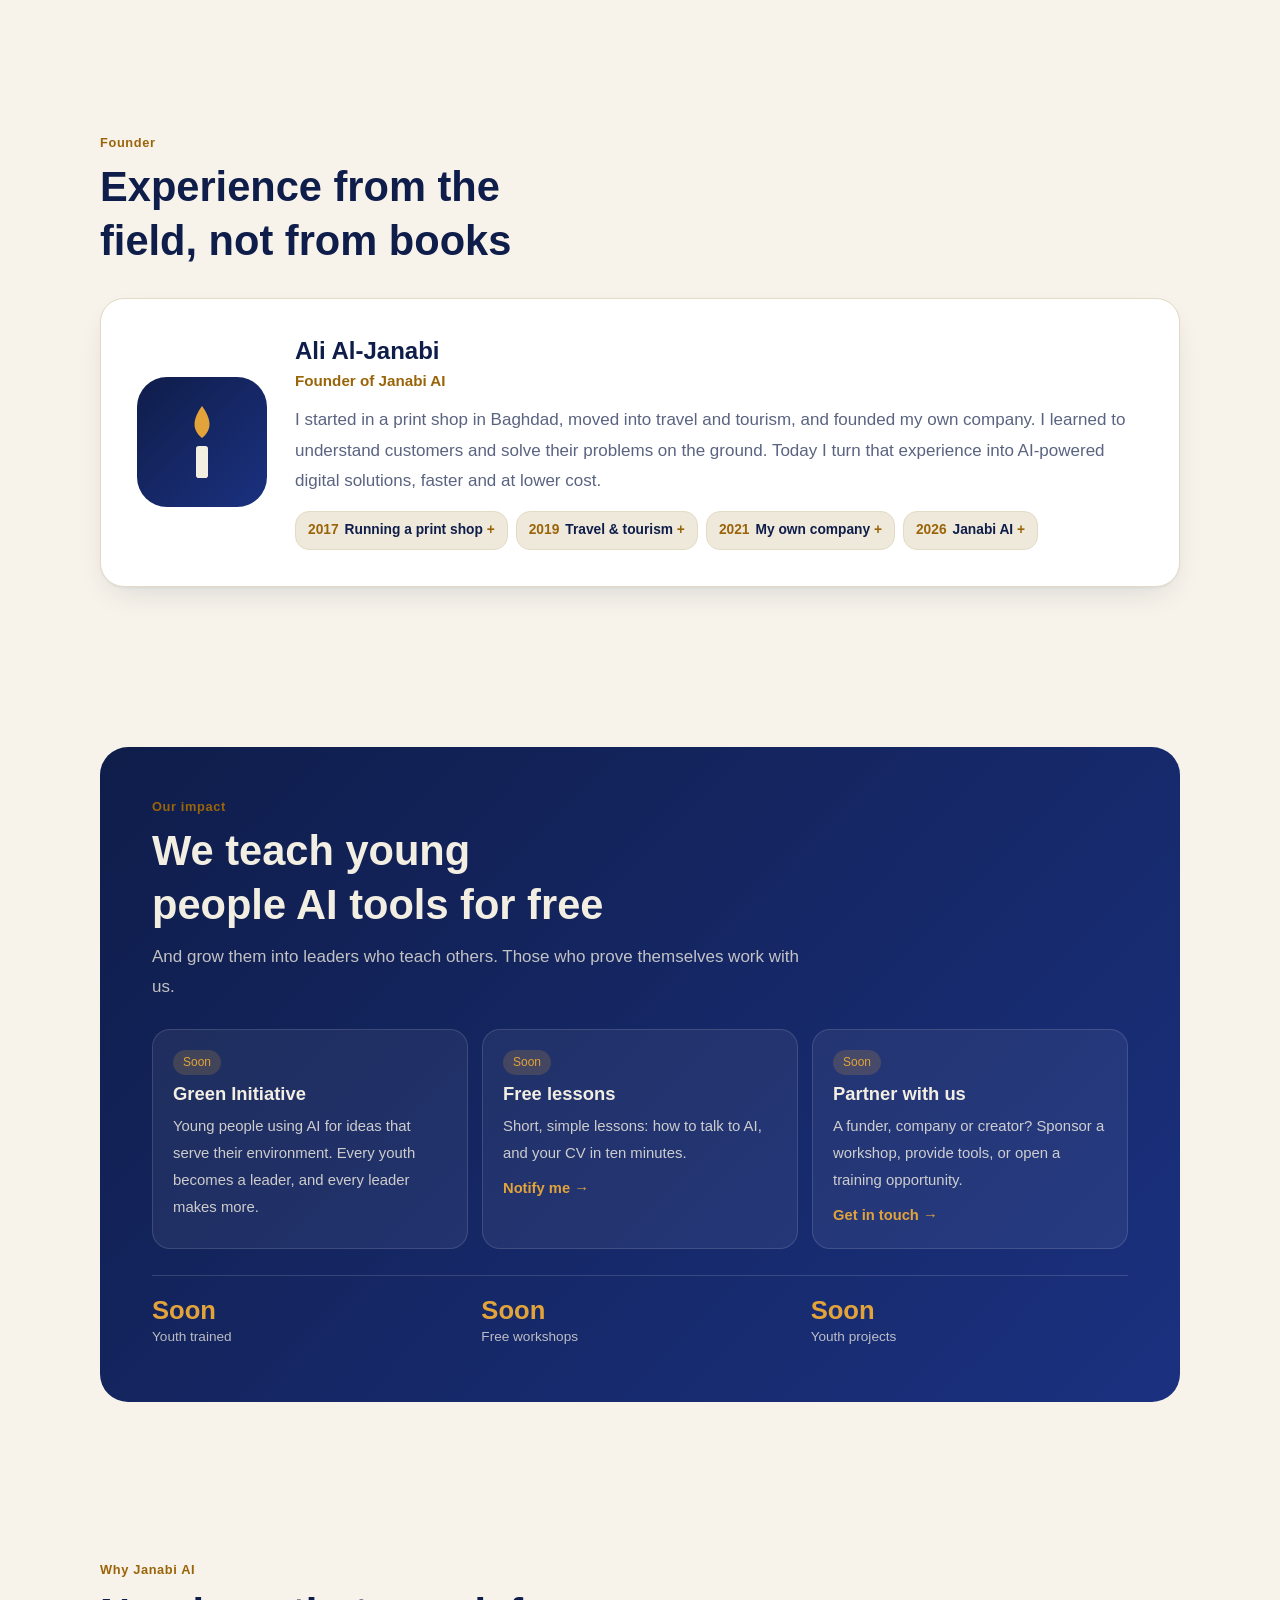
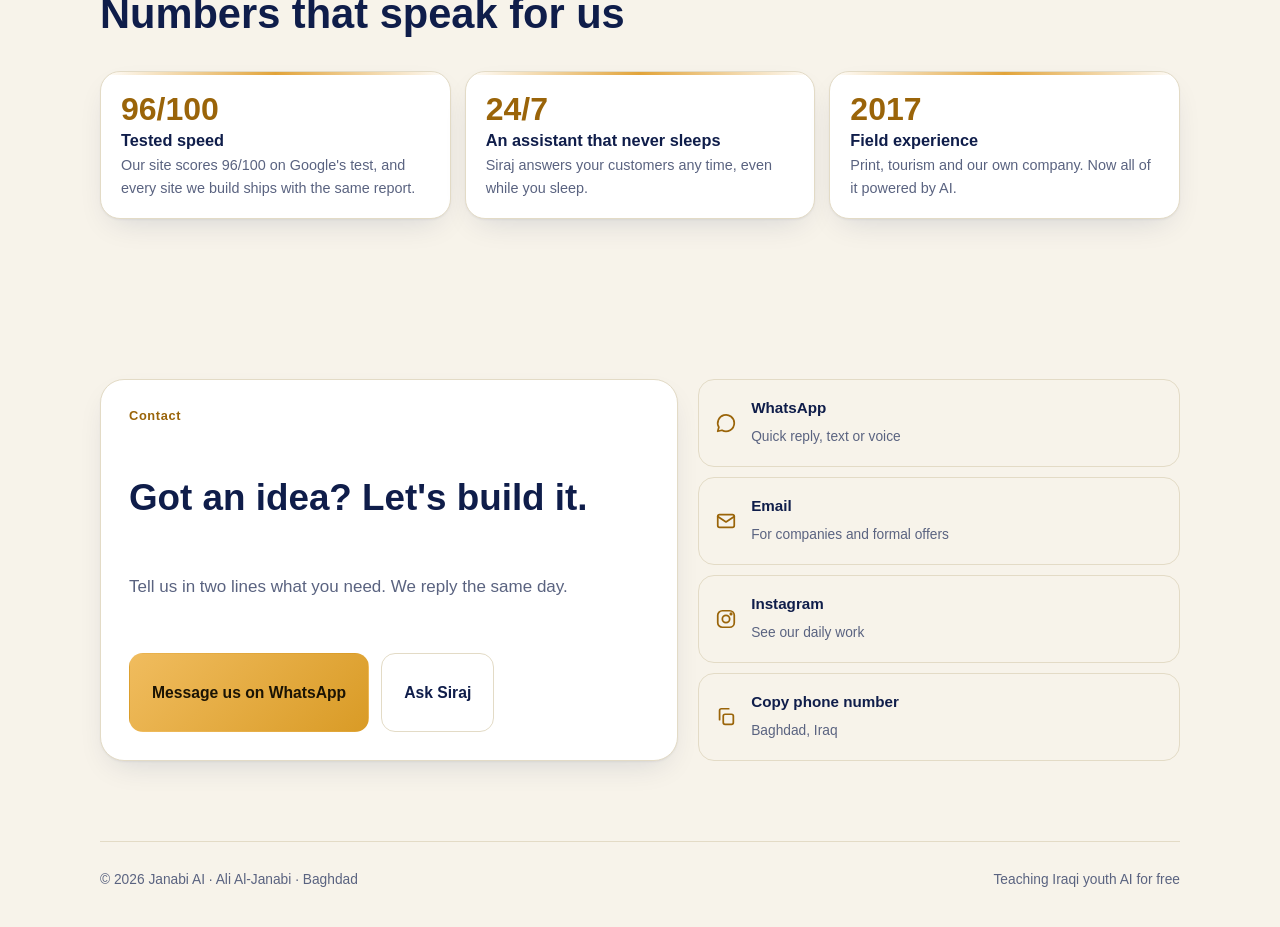
==== commit 9678a029: "Remove the try-it builder everywhere; Huila opens in browser, clinic sample opens in-page; apply sir" ====
--- a/index.html
+++ b/index.html
@@ -376,7 +376,7 @@
     <a class="logo" href="#top">
       <span class="word"><b class="wm">Janab<span class="ii"><svg viewBox="0 0 20 30" aria-hidden="true"><path class="flame" d="M10 1C15 8 15 13 10 17C5 13 5 8 10 1Z"/></svg></span><i>AI</i></b><small>حلول واستشارات رقمية</small></span>
     </a>
-    <nav aria-label="الأقسام"><a href="#try">جرّب كدامك</a><a href="#services">خدماتنا</a><a href="#impact">أثرنا</a><a href="#contact">تواصل</a></nav>
+    <nav aria-label="الأقسام"><a href="#services">خدماتنا</a><a href="#impact">أثرنا</a><a href="#contact">تواصل</a></nav>
     <div class="acts">
       <a class="ibtn" href="/en/" id="en" lang="en" aria-label="EN English">EN</a>
       <button class="ibtn" id="theme" type="button" aria-label="تبديل الوضع"></button>
@@ -410,43 +410,6 @@
     </div>
   </section>
 
-
-  <section class="sec reveal" id="try">
-    <div class="sec-head"><span class="label">جرّب بنفسك</span><h2>اختار نوع شغلك، وشوف موقعك ينبني كدامك</h2><p>اكتب اسم شغلك واختار الستايل. بثواني يجهز نموذج موقعك ويطلع باركود باسمك. هذا مو فيديو، الموقع ينبني هسه كدامك.</p></div>
-    <div class="builder2">
-      <div class="seg" id="sector">
-          <button type="button" data-k="food" aria-pressed="true"><span>☕</span>مطعم وكوفي</button>
-          <button type="button" data-k="clinic" aria-pressed="false"><span>🩺</span>عيادة</button>
-          <button type="button" data-k="shop" aria-pressed="false"><span>🛍️</span>متجر</button>
-          <button type="button" data-k="co" aria-pressed="false"><span>🏢</span>شركة</button>
-          <button type="button" data-k="org" aria-pressed="false"><span>🏛️</span>مؤسسة</button>
-        </div>
-      <div class="bstage">
-        <div class="phone"><div class="screen" id="screen">
-          <div class="p-top"><span class="p-logo" id="pl">ك</span><b id="pn">كوفي الياسمين</b><em class="p-ex">مثال</em></div>
-          <div class="p-hero"><b id="ph">قهوتك جاهزة</b><small id="ps">اطلب من طاولتك بالباركود</small></div>
-          <div class="p-menu" id="pm"></div>
-          <div class="p-cta" id="pc">احجز طاولة</div>
-          <div class="p-bot"><i></i><span id="pb">هلا بيك! آني المساعد الذكي، شتحب أحجزلك؟</span></div>
-        </div></div>
-        <div class="bside">
-          <ul class="ticks" id="ticks"><li>نرسم الهيكل</li><li>نلوّن بهويتك</li><li>نحط المنيو والخدمات</li><li>زر الحجز والطلب</li><li>المساعد الذكي يرحّب</li></ul>
-          <div class="panel mini">
-            <label class="lbl" for="bn">اسم شغلك</label>
-            <div class="field"><input id="bn" maxlength="28" placeholder="مثلاً: كوفي الياسمين"></div>
-            <span class="lbl">الستايل</span>
-        <div class="styles" id="style">
-          <button type="button" data-s="lux" aria-pressed="true"><i><b style="background:#111827"></b><b style="background:#d4a24c"></b></i>فخم</button>
-          <button type="button" data-s="warm" aria-pressed="false"><i><b style="background:#f6efe3"></b><b style="background:#8a4b2a"></b></i>دافي</button>
-          <button type="button" data-s="fresh" aria-pressed="false"><i><b style="background:#ffffff"></b><b style="background:#0f9b8e"></b></i>حديث</button>
-        </div>
-          </div>
-          <div class="qrrow"><div class="qrbox"><div id="qr" role="img" aria-label="باركود النموذج"></div><small id="qn">باركود طاولة رقم 1</small></div><p class="after">صوّر الباركود بتلفونك ✦ يفتحلك واتساب Janabi AI جاهز باسم مشروعك.<br><a class="qrlink" id="qrlink" href="#" target="_blank" rel="noopener">فاتح من التلفون؟ اضغط هنا وجرّبه بواتسابك ←</a><br><small>الأصناف والأسعار مثال للتوضيح.</small></p></div>
-        </div>
-      </div>
-    </div>
-  </section>
-
   <section class="sec reveal" id="services">
     <div class="sec-head"><span class="label">خدماتنا</span><h2>ثلاث خدمات. كل وحدة تخلص شغل حقيقي</h2><p>نسمع فكرتك، ندرسها على الأرض، ونسلّمك نظام كامل يشتغل.</p></div>
     <div class="svc">
@@ -455,7 +418,6 @@
         <h3>مواقع ووكلاء ذكاء اصطناعي</h3>
         <p>يستلم طلبات زبائنك ويرد على أسئلتهم بأي وكت، ويوصلك الطلب فوراً، بدون ما يضيع منك زبون. مثلاً: منيو باركود لمطعم، أو حجز مواعيد لعيادة.</p>
         <ul class="get"><li>موقع وتطبيق باسمك</li><li>منيو بالباركود وحجوزات</li><li>وكيل ذكي يرد على زبائنك</li></ul>
-        <a class="btn gold cbtn" href="#try">جرّبه كدامك</a>
       </article>
       <article class="card">
         <div class="ch"><span class="ic"><svg viewBox="0 0 24 24"><path d="M12 3l2.5 5 5.5.8-4 3.9.9 5.5L12 15.6 7.1 18.2 8 12.7 4 8.8l5.5-.8z"/></svg></span><span class="n ltr">02</span></div>
@@ -574,7 +536,6 @@
 <div class="callpill" id="callpill" role="status" aria-live="polite"><span class="cdot"></span><b id="cst">دا أتصل…</b><span id="ctm">5:00</span><span id="cus"></span><button type="button" id="cend" aria-label="إنهاء المكالمة">إنهاء</button></div>
 <div class="scrim" id="scrim"></div>
 
-<script>/* qrcode-generator 1.4.4, MIT, Kazuhiko Arase */var qrcode=function(){var t=function(t,r){var e=t,n=g[r],o=null,i=0,a=null,u=[],f={},c=function(t,r){o=function(t){for(var r=new Array(t),e=0;e<t;e+=1){r[e]=new Array(t);for(var n=0;n<t;n+=1)r[e][n]=null}return r}(i=4*e+17),l(0,0),l(i-7,0),l(0,i-7),s(),h(),d(t,r),e>=7&&v(t),null==a&&(a=p(e,n,u)),w(a,r)},l=function(t,r){for(var e=-1;e<=7;e+=1)if(!(t+e<=-1||i<=t+e))for(var n=-1;n<=7;n+=1)r+n<=-1||i<=r+n||(o[t+e][r+n]=0<=e&&e<=6&&(0==n||6==n)||0<=n&&n<=6&&(0==e||6==e)||2<=e&&e<=4&&2<=n&&n<=4)},h=function(){for(var t=8;t<i-8;t+=1)null==o[t][6]&&(o[t][6]=t%2==0);for(var r=8;r<i-8;r+=1)null==o[6][r]&&(o[6][r]=r%2==0)},s=function(){for(var t=B.getPatternPosition(e),r=0;r<t.length;r+=1)for(var n=0;n<t.length;n+=1){var i=t[r],a=t[n];if(null==o[i][a])for(var u=-2;u<=2;u+=1)for(var f=-2;f<=2;f+=1)o[i+u][a+f]=-2==u||2==u||-2==f||2==f||0==u&&0==f}},v=function(t){for(var r=B.getBCHTypeNumber(e),n=0;n<18;n+=1){var a=!t&&1==(r>>n&1);o[Math.floor(n/3)][n%3+i-8-3]=a}for(n=0;n<18;n+=1){a=!t&&1==(r>>n&1);o[n%3+i-8-3][Math.floor(n/3)]=a}},d=function(t,r){for(var e=n<<3|r,a=B.getBCHTypeInfo(e),u=0;u<15;u+=1){var f=!t&&1==(a>>u&1);u<6?o[u][8]=f:u<8?o[u+1][8]=f:o[i-15+u][8]=f}for(u=0;u<15;u+=1){f=!t&&1==(a>>u&1);u<8?o[8][i-u-1]=f:u<9?o[8][15-u-1+1]=f:o[8][15-u-1]=f}o[i-8][8]=!t},w=function(t,r){for(var e=-1,n=i-1,a=7,u=0,f=B.getMaskFunction(r),c=i-1;c>0;c-=2)for(6==c&&(c-=1);;){for(var g=0;g<2;g+=1)if(null==o[n][c-g]){var l=!1;u<t.length&&(l=1==(t[u]>>>a&1)),f(n,c-g)&&(l=!l),o[n][c-g]=l,-1==(a-=1)&&(u+=1,a=7)}if((n+=e)<0||i<=n){n-=e,e=-e;break}}},p=function(t,r,e){for(var n=A.getRSBlocks(t,r),o=b(),i=0;i<e.length;i+=1){var a=e[i];o.put(a.getMode(),4),o.put(a.getLength(),B.getLengthInBits(a.getMode(),t)),a.write(o)}var u=0;for(i=0;i<n.length;i+=1)u+=n[i].dataCount;if(o.getLengthInBits()>8*u)throw"code length overflow. ("+o.getLengthInBits()+">"+8*u+")";for(o.getLengthInBits()+4<=8*u&&o.put(0,4);o.getLengthInBits()%8!=0;)o.putBit(!1);for(;!(o.getLengthInBits()>=8*u||(o.put(236,8),o.getLengthInBits()>=8*u));)o.put(17,8);return function(t,r){for(var e=0,n=0,o=0,i=new Array(r.length),a=new Array(r.length),u=0;u<r.length;u+=1){var f=r[u].dataCount,c=r[u].totalCount-f;n=Math.max(n,f),o=Math.max(o,c),i[u]=new Array(f);for(var g=0;g<i[u].length;g+=1)i[u][g]=255&t.getBuffer()[g+e];e+=f;var l=B.getErrorCorrectPolynomial(c),h=k(i[u],l.getLength()-1).mod(l);for(a[u]=new Array(l.getLength()-1),g=0;g<a[u].length;g+=1){var s=g+h.getLength()-a[u].length;a[u][g]=s>=0?h.getAt(s):0}}var v=0;for(g=0;g<r.length;g+=1)v+=r[g].totalCount;var d=new Array(v),w=0;for(g=0;g<n;g+=1)for(u=0;u<r.length;u+=1)g<i[u].length&&(d[w]=i[u][g],w+=1);for(g=0;g<o;g+=1)for(u=0;u<r.length;u+=1)g<a[u].length&&(d[w]=a[u][g],w+=1);return d}(o,n)};f.addData=function(t,r){var e=null;switch(r=r||"Byte"){case"Numeric":e=M(t);break;case"Alphanumeric":e=x(t);break;case"Byte":e=m(t);break;case"Kanji":e=L(t);break;default:throw"mode:"+r}u.push(e),a=null},f.isDark=function(t,r){if(t<0||i<=t||r<0||i<=r)throw t+","+r;return o[t][r]},f.getModuleCount=function(){return i},f.make=function(){if(e<1){for(var t=1;t<40;t++){for(var r=A.getRSBlocks(t,n),o=b(),i=0;i<u.length;i++){var a=u[i];o.put(a.getMode(),4),o.put(a.getLength(),B.getLengthInBits(a.getMode(),t)),a.write(o)}var g=0;for(i=0;i<r.length;i++)g+=r[i].dataCount;if(o.getLengthInBits()<=8*g)break}e=t}c(!1,function(){for(var t=0,r=0,e=0;e<8;e+=1){c(!0,e);var n=B.getLostPoint(f);(0==e||t>n)&&(t=n,r=e)}return r}())},f.createTableTag=function(t,r){t=t||2;var e="";e+='<table style="',e+=" border-width: 0px; border-style: none;",e+=" border-collapse: collapse;",e+=" padding: 0px; margin: "+(r=void 0===r?4*t:r)+"px;",e+='">',e+="<tbody>";for(var n=0;n<f.getModuleCount();n+=1){e+="<tr>";for(var o=0;o<f.getModuleCount();o+=1)e+='<td style="',e+=" border-width: 0px; border-style: none;",e+=" border-collapse: collapse;",e+=" padding: 0px; margin: 0px;",e+=" width: "+t+"px;",e+=" height: "+t+"px;",e+=" background-color: ",e+=f.isDark(n,o)?"#000000":"#ffffff",e+=";",e+='"/>';e+="</tr>"}return e+="</tbody>",e+="</table>"},f.createSvgTag=function(t,r,e,n){var o={};"object"==typeof arguments[0]&&(t=(o=arguments[0]).cellSize,r=o.margin,e=o.alt,n=o.title),t=t||2,r=void 0===r?4*t:r,(e="string"==typeof e?{text:e}:e||{}).text=e.text||null,e.id=e.text?e.id||"qrcode-description":null,(n="string"==typeof n?{text:n}:n||{}).text=n.text||null,n.id=n.text?n.id||"qrcode-title":null;var i,a,u,c,g=f.getModuleCount()*t+2*r,l="";for(c="l"+t+",0 0,"+t+" -"+t+",0 0,-"+t+"z ",l+='<svg version="1.1" xmlns="http://www.w3.org/2000/svg"',l+=o.scalable?"":' width="'+g+'px" height="'+g+'px"',l+=' viewBox="0 0 '+g+" "+g+'" ',l+=' preserveAspectRatio="xMinYMin meet"',l+=n.text||e.text?' role="img" aria-labelledby="'+y([n.id,e.id].join(" ").trim())+'"':"",l+=">",l+=n.text?'<title id="'+y(n.id)+'">'+y(n.text)+"</title>":"",l+=e.text?'<description id="'+y(e.id)+'">'+y(e.text)+"</description>":"",l+='<rect width="100%" height="100%" fill="white" cx="0" cy="0"/>',l+='<path d="',a=0;a<f.getModuleCount();a+=1)for(u=a*t+r,i=0;i<f.getModuleCount();i+=1)f.isDark(a,i)&&(l+="M"+(i*t+r)+","+u+c);return l+='" stroke="transparent" fill="black"/>',l+="</svg>"},f.createDataURL=function(t,r){t=t||2,r=void 0===r?4*t:r;var e=f.getModuleCount()*t+2*r,n=r,o=e-r;return I(e,e,function(r,e){if(n<=r&&r<o&&n<=e&&e<o){var i=Math.floor((r-n)/t),a=Math.floor((e-n)/t);return f.isDark(a,i)?0:1}return 1})},f.createImgTag=function(t,r,e){t=t||2,r=void 0===r?4*t:r;var n=f.getModuleCount()*t+2*r,o="";return o+="<img",o+=' src="',o+=f.createDataURL(t,r),o+='"',o+=' width="',o+=n,o+='"',o+=' height="',o+=n,o+='"',e&&(o+=' alt="',o+=y(e),o+='"'),o+="/>"};var y=function(t){for(var r="",e=0;e<t.length;e+=1){var n=t.charAt(e);switch(n){case"<":r+="&lt;";break;case">":r+="&gt;";break;case"&":r+="&amp;";break;case'"':r+="&quot;";break;default:r+=n}}return r};return f.createASCII=function(t,r){if((t=t||1)<2)return function(t){t=void 0===t?2:t;var r,e,n,o,i,a=1*f.getModuleCount()+2*t,u=t,c=a-t,g={"██":"█","█ ":"▀"," █":"▄","  ":" "},l={"██":"▀","█ ":"▀"," █":" ","  ":" "},h="";for(r=0;r<a;r+=2){for(n=Math.floor((r-u)/1),o=Math.floor((r+1-u)/1),e=0;e<a;e+=1)i="█",u<=e&&e<c&&u<=r&&r<c&&f.isDark(n,Math.floor((e-u)/1))&&(i=" "),u<=e&&e<c&&u<=r+1&&r+1<c&&f.isDark(o,Math.floor((e-u)/1))?i+=" ":i+="█",h+=t<1&&r+1>=c?l[i]:g[i];h+="\n"}return a%2&&t>0?h.substring(0,h.length-a-1)+Array(a+1).join("▀"):h.substring(0,h.length-1)}(r);t-=1,r=void 0===r?2*t:r;var e,n,o,i,a=f.getModuleCount()*t+2*r,u=r,c=a-r,g=Array(t+1).join("██"),l=Array(t+1).join("  "),h="",s="";for(e=0;e<a;e+=1){for(o=Math.floor((e-u)/t),s="",n=0;n<a;n+=1)i=1,u<=n&&n<c&&u<=e&&e<c&&f.isDark(o,Math.floor((n-u)/t))&&(i=0),s+=i?g:l;for(o=0;o<t;o+=1)h+=s+"\n"}return h.substring(0,h.length-1)},f.renderTo2dContext=function(t,r){r=r||2;for(var e=f.getModuleCount(),n=0;n<e;n++)for(var o=0;o<e;o++)t.fillStyle=f.isDark(n,o)?"black":"white",t.fillRect(n*r,o*r,r,r)},f};t.stringToBytes=(t.stringToBytesFuncs={default:function(t){for(var r=[],e=0;e<t.length;e+=1){var n=t.charCodeAt(e);r.push(255&n)}return r}}).default,t.createStringToBytes=function(t,r){var e=function(){for(var e=S(t),n=function(){var t=e.read();if(-1==t)throw"eof";return t},o=0,i={};;){var a=e.read();if(-1==a)break;var u=n(),f=n()<<8|n();i[String.fromCharCode(a<<8|u)]=f,o+=1}if(o!=r)throw o+" != "+r;return i}(),n="?".charCodeAt(0);return function(t){for(var r=[],o=0;o<t.length;o+=1){var i=t.charCodeAt(o);if(i<128)r.push(i);else{var a=e[t.charAt(o)];"number"==typeof a?(255&a)==a?r.push(a):(r.push(a>>>8),r.push(255&a)):r.push(n)}}return r}};var r,e,n,o,i,a=1,u=2,f=4,c=8,g={L:1,M:0,Q:3,H:2},l=0,h=1,s=2,v=3,d=4,w=5,p=6,y=7,B=(r=[[],[6,18],[6,22],[6,26],[6,30],[6,34],[6,22,38],[6,24,42],[6,26,46],[6,28,50],[6,30,54],[6,32,58],[6,34,62],[6,26,46,66],[6,26,48,70],[6,26,50,74],[6,30,54,78],[6,30,56,82],[6,30,58,86],[6,34,62,90],[6,28,50,72,94],[6,26,50,74,98],[6,30,54,78,102],[6,28,54,80,106],[6,32,58,84,110],[6,30,58,86,114],[6,34,62,90,118],[6,26,50,74,98,122],[6,30,54,78,102,126],[6,26,52,78,104,130],[6,30,56,82,108,134],[6,34,60,86,112,138],[6,30,58,86,114,142],[6,34,62,90,118,146],[6,30,54,78,102,126,150],[6,24,50,76,102,128,154],[6,28,54,80,106,132,158],[6,32,58,84,110,136,162],[6,26,54,82,110,138,166],[6,30,58,86,114,142,170]],e=1335,n=7973,i=function(t){for(var r=0;0!=t;)r+=1,t>>>=1;return r},(o={}).getBCHTypeInfo=function(t){for(var r=t<<10;i(r)-i(e)>=0;)r^=e<<i(r)-i(e);return 21522^(t<<10|r)},o.getBCHTypeNumber=function(t){for(var r=t<<12;i(r)-i(n)>=0;)r^=n<<i(r)-i(n);return t<<12|r},o.getPatternPosition=function(t){return r[t-1]},o.getMaskFunction=function(t){switch(t){case l:return function(t,r){return(t+r)%2==0};case h:return function(t,r){return t%2==0};case s:return function(t,r){return r%3==0};case v:return function(t,r){return(t+r)%3==0};case d:return function(t,r){return(Math.floor(t/2)+Math.floor(r/3))%2==0};case w:return function(t,r){return t*r%2+t*r%3==0};case p:return function(t,r){return(t*r%2+t*r%3)%2==0};case y:return function(t,r){return(t*r%3+(t+r)%2)%2==0};default:throw"bad maskPattern:"+t}},o.getErrorCorrectPolynomial=function(t){for(var r=k([1],0),e=0;e<t;e+=1)r=r.multiply(k([1,C.gexp(e)],0));return r},o.getLengthInBits=function(t,r){if(1<=r&&r<10)switch(t){case a:return 10;case u:return 9;case f:case c:return 8;default:throw"mode:"+t}else if(r<27)switch(t){case a:return 12;case u:return 11;case f:return 16;case c:return 10;default:throw"mode:"+t}else{if(!(r<41))throw"type:"+r;switch(t){case a:return 14;case u:return 13;case f:return 16;case c:return 12;default:throw"mode:"+t}}},o.getLostPoint=function(t){for(var r=t.getModuleCount(),e=0,n=0;n<r;n+=1)for(var o=0;o<r;o+=1){for(var i=0,a=t.isDark(n,o),u=-1;u<=1;u+=1)if(!(n+u<0||r<=n+u))for(var f=-1;f<=1;f+=1)o+f<0||r<=o+f||0==u&&0==f||a==t.isDark(n+u,o+f)&&(i+=1);i>5&&(e+=3+i-5)}for(n=0;n<r-1;n+=1)for(o=0;o<r-1;o+=1){var c=0;t.isDark(n,o)&&(c+=1),t.isDark(n+1,o)&&(c+=1),t.isDark(n,o+1)&&(c+=1),t.isDark(n+1,o+1)&&(c+=1),0!=c&&4!=c||(e+=3)}for(n=0;n<r;n+=1)for(o=0;o<r-6;o+=1)t.isDark(n,o)&&!t.isDark(n,o+1)&&t.isDark(n,o+2)&&t.isDark(n,o+3)&&t.isDark(n,o+4)&&!t.isDark(n,o+5)&&t.isDark(n,o+6)&&(e+=40);for(o=0;o<r;o+=1)for(n=0;n<r-6;n+=1)t.isDark(n,o)&&!t.isDark(n+1,o)&&t.isDark(n+2,o)&&t.isDark(n+3,o)&&t.isDark(n+4,o)&&!t.isDark(n+5,o)&&t.isDark(n+6,o)&&(e+=40);var g=0;for(o=0;o<r;o+=1)for(n=0;n<r;n+=1)t.isDark(n,o)&&(g+=1);return e+=Math.abs(100*g/r/r-50)/5*10},o),C=function(){for(var t=new Array(256),r=new Array(256),e=0;e<8;e+=1)t[e]=1<<e;for(e=8;e<256;e+=1)t[e]=t[e-4]^t[e-5]^t[e-6]^t[e-8];for(e=0;e<255;e+=1)r[t[e]]=e;var n={glog:function(t){if(t<1)throw"glog("+t+")";return r[t]},gexp:function(r){for(;r<0;)r+=255;for(;r>=256;)r-=255;return t[r]}};return n}();function k(t,r){if(void 0===t.length)throw t.length+"/"+r;var e=function(){for(var e=0;e<t.length&&0==t[e];)e+=1;for(var n=new Array(t.length-e+r),o=0;o<t.length-e;o+=1)n[o]=t[o+e];return n}(),n={getAt:function(t){return e[t]},getLength:function(){return e.length},multiply:function(t){for(var r=new Array(n.getLength()+t.getLength()-1),e=0;e<n.getLength();e+=1)for(var o=0;o<t.getLength();o+=1)r[e+o]^=C.gexp(C.glog(n.getAt(e))+C.glog(t.getAt(o)));return k(r,0)},mod:function(t){if(n.getLength()-t.getLength()<0)return n;for(var r=C.glog(n.getAt(0))-C.glog(t.getAt(0)),e=new Array(n.getLength()),o=0;o<n.getLength();o+=1)e[o]=n.getAt(o);for(o=0;o<t.getLength();o+=1)e[o]^=C.gexp(C.glog(t.getAt(o))+r);return k(e,0).mod(t)}};return n}var A=function(){var t=[[1,26,19],[1,26,16],[1,26,13],[1,26,9],[1,44,34],[1,44,28],[1,44,22],[1,44,16],[1,70,55],[1,70,44],[2,35,17],[2,35,13],[1,100,80],[2,50,32],[2,50,24],[4,25,9],[1,134,108],[2,67,43],[2,33,15,2,34,16],[2,33,11,2,34,12],[2,86,68],[4,43,27],[4,43,19],[4,43,15],[2,98,78],[4,49,31],[2,32,14,4,33,15],[4,39,13,1,40,14],[2,121,97],[2,60,38,2,61,39],[4,40,18,2,41,19],[4,40,14,2,41,15],[2,146,116],[3,58,36,2,59,37],[4,36,16,4,37,17],[4,36,12,4,37,13],[2,86,68,2,87,69],[4,69,43,1,70,44],[6,43,19,2,44,20],[6,43,15,2,44,16],[4,101,81],[1,80,50,4,81,51],[4,50,22,4,51,23],[3,36,12,8,37,13],[2,116,92,2,117,93],[6,58,36,2,59,37],[4,46,20,6,47,21],[7,42,14,4,43,15],[4,133,107],[8,59,37,1,60,38],[8,44,20,4,45,21],[12,33,11,4,34,12],[3,145,115,1,146,116],[4,64,40,5,65,41],[11,36,16,5,37,17],[11,36,12,5,37,13],[5,109,87,1,110,88],[5,65,41,5,66,42],[5,54,24,7,55,25],[11,36,12,7,37,13],[5,122,98,1,123,99],[7,73,45,3,74,46],[15,43,19,2,44,20],[3,45,15,13,46,16],[1,135,107,5,136,108],[10,74,46,1,75,47],[1,50,22,15,51,23],[2,42,14,17,43,15],[5,150,120,1,151,121],[9,69,43,4,70,44],[17,50,22,1,51,23],[2,42,14,19,43,15],[3,141,113,4,142,114],[3,70,44,11,71,45],[17,47,21,4,48,22],[9,39,13,16,40,14],[3,135,107,5,136,108],[3,67,41,13,68,42],[15,54,24,5,55,25],[15,43,15,10,44,16],[4,144,116,4,145,117],[17,68,42],[17,50,22,6,51,23],[19,46,16,6,47,17],[2,139,111,7,140,112],[17,74,46],[7,54,24,16,55,25],[34,37,13],[4,151,121,5,152,122],[4,75,47,14,76,48],[11,54,24,14,55,25],[16,45,15,14,46,16],[6,147,117,4,148,118],[6,73,45,14,74,46],[11,54,24,16,55,25],[30,46,16,2,47,17],[8,132,106,4,133,107],[8,75,47,13,76,48],[7,54,24,22,55,25],[22,45,15,13,46,16],[10,142,114,2,143,115],[19,74,46,4,75,47],[28,50,22,6,51,23],[33,46,16,4,47,17],[8,152,122,4,153,123],[22,73,45,3,74,46],[8,53,23,26,54,24],[12,45,15,28,46,16],[3,147,117,10,148,118],[3,73,45,23,74,46],[4,54,24,31,55,25],[11,45,15,31,46,16],[7,146,116,7,147,117],[21,73,45,7,74,46],[1,53,23,37,54,24],[19,45,15,26,46,16],[5,145,115,10,146,116],[19,75,47,10,76,48],[15,54,24,25,55,25],[23,45,15,25,46,16],[13,145,115,3,146,116],[2,74,46,29,75,47],[42,54,24,1,55,25],[23,45,15,28,46,16],[17,145,115],[10,74,46,23,75,47],[10,54,24,35,55,25],[19,45,15,35,46,16],[17,145,115,1,146,116],[14,74,46,21,75,47],[29,54,24,19,55,25],[11,45,15,46,46,16],[13,145,115,6,146,116],[14,74,46,23,75,47],[44,54,24,7,55,25],[59,46,16,1,47,17],[12,151,121,7,152,122],[12,75,47,26,76,48],[39,54,24,14,55,25],[22,45,15,41,46,16],[6,151,121,14,152,122],[6,75,47,34,76,48],[46,54,24,10,55,25],[2,45,15,64,46,16],[17,152,122,4,153,123],[29,74,46,14,75,47],[49,54,24,10,55,25],[24,45,15,46,46,16],[4,152,122,18,153,123],[13,74,46,32,75,47],[48,54,24,14,55,25],[42,45,15,32,46,16],[20,147,117,4,148,118],[40,75,47,7,76,48],[43,54,24,22,55,25],[10,45,15,67,46,16],[19,148,118,6,149,119],[18,75,47,31,76,48],[34,54,24,34,55,25],[20,45,15,61,46,16]],r=function(t,r){var e={};return e.totalCount=t,e.dataCount=r,e},e={};return e.getRSBlocks=function(e,n){var o=function(r,e){switch(e){case g.L:return t[4*(r-1)+0];case g.M:return t[4*(r-1)+1];case g.Q:return t[4*(r-1)+2];case g.H:return t[4*(r-1)+3];default:return}}(e,n);if(void 0===o)throw"bad rs block @ typeNumber:"+e+"/errorCorrectionLevel:"+n;for(var i=o.length/3,a=[],u=0;u<i;u+=1)for(var f=o[3*u+0],c=o[3*u+1],l=o[3*u+2],h=0;h<f;h+=1)a.push(r(c,l));return a},e}(),b=function(){var t=[],r=0,e={getBuffer:function(){return t},getAt:function(r){var e=Math.floor(r/8);return 1==(t[e]>>>7-r%8&1)},put:function(t,r){for(var n=0;n<r;n+=1)e.putBit(1==(t>>>r-n-1&1))},getLengthInBits:function(){return r},putBit:function(e){var n=Math.floor(r/8);t.length<=n&&t.push(0),e&&(t[n]|=128>>>r%8),r+=1}};return e},M=function(t){var r=a,e=t,n={getMode:function(){return r},getLength:function(t){return e.length},write:function(t){for(var r=e,n=0;n+2<r.length;)t.put(o(r.substring(n,n+3)),10),n+=3;n<r.length&&(r.length-n==1?t.put(o(r.substring(n,n+1)),4):r.length-n==2&&t.put(o(r.substring(n,n+2)),7))}},o=function(t){for(var r=0,e=0;e<t.length;e+=1)r=10*r+i(t.charAt(e));return r},i=function(t){if("0"<=t&&t<="9")return t.charCodeAt(0)-"0".charCodeAt(0);throw"illegal char :"+t};return n},x=function(t){var r=u,e=t,n={getMode:function(){return r},getLength:function(t){return e.length},write:function(t){for(var r=e,n=0;n+1<r.length;)t.put(45*o(r.charAt(n))+o(r.charAt(n+1)),11),n+=2;n<r.length&&t.put(o(r.charAt(n)),6)}},o=function(t){if("0"<=t&&t<="9")return t.charCodeAt(0)-"0".charCodeAt(0);if("A"<=t&&t<="Z")return t.charCodeAt(0)-"A".charCodeAt(0)+10;switch(t){case" ":return 36;case"$":return 37;case"%":return 38;case"*":return 39;case"+":return 40;case"-":return 41;case".":return 42;case"/":return 43;case":":return 44;default:throw"illegal char :"+t}};return n},m=function(r){var e=f,n=t.stringToBytes(r),o={getMode:function(){return e},getLength:function(t){return n.length},write:function(t){for(var r=0;r<n.length;r+=1)t.put(n[r],8)}};return o},L=function(r){var e=c,n=t.stringToBytesFuncs.SJIS;if(!n)throw"sjis not supported.";!function(){var t=n("友");if(2!=t.length||38726!=(t[0]<<8|t[1]))throw"sjis not supported."}();var o=n(r),i={getMode:function(){return e},getLength:function(t){return~~(o.length/2)},write:function(t){for(var r=o,e=0;e+1<r.length;){var n=(255&r[e])<<8|255&r[e+1];if(33088<=n&&n<=40956)n-=33088;else{if(!(57408<=n&&n<=60351))throw"illegal char at "+(e+1)+"/"+n;n-=49472}n=192*(n>>>8&255)+(255&n),t.put(n,13),e+=2}if(e<r.length)throw"illegal char at "+(e+1)}};return i},D=function(){var t=[],r={writeByte:function(r){t.push(255&r)},writeShort:function(t){r.writeByte(t),r.writeByte(t>>>8)},writeBytes:function(t,e,n){e=e||0,n=n||t.length;for(var o=0;o<n;o+=1)r.writeByte(t[o+e])},writeString:function(t){for(var e=0;e<t.length;e+=1)r.writeByte(t.charCodeAt(e))},toByteArray:function(){return t},toString:function(){var r="";r+="[";for(var e=0;e<t.length;e+=1)e>0&&(r+=","),r+=t[e];return r+="]"}};return r},S=function(t){var r=t,e=0,n=0,o=0,i={read:function(){for(;o<8;){if(e>=r.length){if(0==o)return-1;throw"unexpected end of file./"+o}var t=r.charAt(e);if(e+=1,"="==t)return o=0,-1;t.match(/^\s$/)||(n=n<<6|a(t.charCodeAt(0)),o+=6)}var i=n>>>o-8&255;return o-=8,i}},a=function(t){if(65<=t&&t<=90)return t-65;if(97<=t&&t<=122)return t-97+26;if(48<=t&&t<=57)return t-48+52;if(43==t)return 62;if(47==t)return 63;throw"c:"+t};return i},I=function(t,r,e){for(var n=function(t,r){var e=t,n=r,o=new Array(t*r),i={setPixel:function(t,r,n){o[r*e+t]=n},write:function(t){t.writeString("GIF87a"),t.writeShort(e),t.writeShort(n),t.writeByte(128),t.writeByte(0),t.writeByte(0),t.writeByte(0),t.writeByte(0),t.writeByte(0),t.writeByte(255),t.writeByte(255),t.writeByte(255),t.writeString(","),t.writeShort(0),t.writeShort(0),t.writeShort(e),t.writeShort(n),t.writeByte(0);var r=a(2);t.writeByte(2);for(var o=0;r.length-o>255;)t.writeByte(255),t.writeBytes(r,o,255),o+=255;t.writeByte(r.length-o),t.writeBytes(r,o,r.length-o),t.writeByte(0),t.writeString(";")}},a=function(t){for(var r=1<<t,e=1+(1<<t),n=t+1,i=u(),a=0;a<r;a+=1)i.add(String.fromCharCode(a));i.add(String.fromCharCode(r)),i.add(String.fromCharCode(e));var f,c,g,l=D(),h=(f=l,c=0,g=0,{write:function(t,r){if(t>>>r!=0)throw"length over";for(;c+r>=8;)f.writeByte(255&(t<<c|g)),r-=8-c,t>>>=8-c,g=0,c=0;g|=t<<c,c+=r},flush:function(){c>0&&f.writeByte(g)}});h.write(r,n);var s=0,v=String.fromCharCode(o[s]);for(s+=1;s<o.length;){var d=String.fromCharCode(o[s]);s+=1,i.contains(v+d)?v+=d:(h.write(i.indexOf(v),n),i.size()<4095&&(i.size()==1<<n&&(n+=1),i.add(v+d)),v=d)}return h.write(i.indexOf(v),n),h.write(e,n),h.flush(),l.toByteArray()},u=function(){var t={},r=0,e={add:function(n){if(e.contains(n))throw"dup key:"+n;t[n]=r,r+=1},size:function(){return r},indexOf:function(r){return t[r]},contains:function(r){return void 0!==t[r]}};return e};return i}(t,r),o=0;o<r;o+=1)for(var i=0;i<t;i+=1)n.setPixel(i,o,e(i,o));var a=D();n.write(a);for(var u=function(){var t=0,r=0,e=0,n="",o={},i=function(t){n+=String.fromCharCode(a(63&t))},a=function(t){if(t<0);else{if(t<26)return 65+t;if(t<52)return t-26+97;if(t<62)return t-52+48;if(62==t)return 43;if(63==t)return 47}throw"n:"+t};return o.writeByte=function(n){for(t=t<<8|255&n,r+=8,e+=1;r>=6;)i(t>>>r-6),r-=6},o.flush=function(){if(r>0&&(i(t<<6-r),t=0,r=0),e%3!=0)for(var o=3-e%3,a=0;a<o;a+=1)n+="="},o.toString=function(){return n},o}(),f=a.toByteArray(),c=0;c<f.length;c+=1)u.writeByte(f[c]);return u.flush(),"data:image/gif;base64,"+u};return t}();qrcode.stringToBytesFuncs["UTF-8"]=function(t){return function(t){for(var r=[],e=0;e<t.length;e++){var n=t.charCodeAt(e);n<128?r.push(n):n<2048?r.push(192|n>>6,128|63&n):n<55296||n>=57344?r.push(224|n>>12,128|n>>6&63,128|63&n):(e++,n=65536+((1023&n)<<10|1023&t.charCodeAt(e)),r.push(240|n>>18,128|n>>12&63,128|n>>6&63,128|63&n))}return r}(t)},function(t){"function"==typeof define&&define.amd?define([],t):"object"==typeof exports&&(module.exports=t())}(function(){return qrcode});</script>
 <script>
 (function(){
 var R=document.documentElement,still=matchMedia('(prefers-reduced-motion:reduce)').matches;
@@ -629,7 +590,7 @@
     if(r.ok&&r.body&&(r.headers.get('Content-Type')||'').indexOf('event-stream')>=0){var rd=r.body.getReader(),dec=new TextDecoder(),buf='';
       while(true){var x=await rd.read();if(x.done)break;buf+=dec.decode(x.value,{stream:true});var i;
         while((i=buf.indexOf('\n'))>=0){var line=buf.slice(0,i).trim();buf=buf.slice(i+1);if(line.indexOf('data:')!==0)continue;
-          try{var j=JSON.parse(line.slice(5)),c=(j.candidates||[])[0],ps=(c&&c.content&&c.content.parts)||[];var t=ps.filter(function(p){return!p.thought}).map(function(p){return p.text||''}).join('');if(t){full+=t;w.className='m ai';w.textContent=noTag(clean(full));down()}}catch(_){}}}
+          try{var j=JSON.parse(line.slice(5));if(j.sirajFix){full=j.sirajFix;w.className='m ai';w.textContent=noTag(clean(full));down();continue}var c=(j.candidates||[])[0],ps=(c&&c.content&&c.content.parts)||[];var t=ps.filter(function(p){return!p.thought}).map(function(p){return p.text||''}).join('');if(t){full+=t;w.className='m ai';w.textContent=noTag(clean(full));down()}}catch(_){}}}
       full=clean(full).trim();var kd=tagKind(full);full=noTag(full);w.className='m ai';w.textContent=full||'صار خلل، جرّب مرة ثانية';if(full){var ai={role:'model',text:full};hist.push(ai);sess.push(ai);memAdd('model',full)}if(kd)sampleCard(kd)}
     else{var d={};try{d=await r.json()}catch(_){}if(r.status===403){dropPass();try{sessionStorage.removeItem('sj_off')}catch(e){}}w.className='m ai';w.textContent=d.error||'صار خلل، جرّب مرة ثانية'}}
   catch(e){w.className='m ai';w.textContent='ماكو اتصال هسه. جرّب بعد شوية، أو احجي ويا علي بالواتساب.'}
@@ -682,9 +643,9 @@
 var SJ_S={food:{t:'نموذج كوفي Huila',u:'https://huila-cafe.janabi-studio-iq.workers.dev'},clinic:{t:'موقع الدكتور علي زغير',u:'https://janabi-studio.github.io/ali-zghair/'}};
 function tagKind(s){var m=/\[\[SAMPLE:(food|clinic)\]\]/.exec(s||'');return m?m[1]:null}
 function noTag(s){return String(s||'').replace(/\[\[SAMPLE:[a-z]*\]\]/g,'').replace(/\[\[SAMPLE[^\]]*$/,'').trim()}
-function sampleModal(kind){var r=SJ_S[kind];if(!r)return;var o=document.getElementById('sjModal');if(o)o.remove();o=document.createElement('div');o.id='sjModal';o.style.cssText='position:fixed;inset:0;z-index:99999;background:rgba(8,14,38,.86);display:flex;align-items:center;justify-content:center;padding:12px';var bx=document.createElement('div');bx.style.cssText='width:100%;max-width:540px;height:86vh;background:var(--bg);color:var(--fg);border:1px solid var(--gold);border-radius:14px;display:flex;flex-direction:column;overflow:hidden';var hd=document.createElement('div');hd.style.cssText='display:flex;justify-content:space-between;align-items:center;gap:8px;padding:10px 14px;border-bottom:1px solid var(--line);flex-wrap:wrap';var ti=document.createElement('b');ti.textContent=r.t;var ac=document.createElement('span');ac.style.cssText='display:flex;gap:8px;align-items:center';var lk=document.createElement('a');lk.href=r.u;lk.target='_blank';lk.rel='noopener';lk.textContent='افتح بتبويب جديد';lk.style.cssText='color:var(--gold);font-weight:700;font-size:13px';var cb=document.createElement('button');cb.type='button';cb.textContent='اغلاق ✕';cb.style.cssText='background:none;border:1px solid var(--line);color:var(--fg);border-radius:8px;padding:4px 10px;cursor:pointer';cb.onclick=function(){fr.src='about:blank';o.remove()};var nt=document.createElement('small');nt.textContent='اذا طلعت الشاشة فاضية، افتحه بتبويب جديد.';nt.style.cssText='padding:6px 14px;color:var(--muted)';var fr=document.createElement('iframe');fr.setAttribute('sandbox','allow-scripts allow-same-origin allow-forms');fr.style.cssText='flex:1;border:0;width:100%;background:#fff';fr.src=r.u;ac.appendChild(lk);ac.appendChild(cb);hd.appendChild(ti);hd.appendChild(ac);bx.appendChild(hd);bx.appendChild(nt);bx.appendChild(fr);o.appendChild(bx);o.onclick=function(e){if(e.target===o){fr.src='about:blank';o.remove()}};document.body.appendChild(o)}
-function sampleCard(kind){var r=SJ_S[kind];clearOpts();if(r){opts([{t:'🖥️ شوفه هنا بالشاشة',fn:function(){sampleModal(kind)}},{t:'↗ افتح بتبويب جديد',href:r.u}])}else{bubble('نماذج مجالك علي يدزهن لك وكت يتواصل وياك. وكلي شنو شغلك حتى أفيدك صح.','ai')}}
-function sampleOpen(kind,name){if(SJ_S[kind]){bubble('هذا نموذج حقيقي من شغلنا. اختار شلون تشوفه:','ai');sampleCard(kind)}else{clearOpts();bubble('نماذج مجالك علي يدزهن لك وكت يتواصل وياك. وكلي شنو شغلك حتى أفيدك صح.','ai')}}
+function sampleModal(kind){var r=SJ_S[kind];if(!r)return;var o=document.getElementById('sjModal');if(o)o.remove();o=document.createElement('div');o.id='sjModal';o.style.cssText='position:fixed;inset:0;z-index:99999;background:rgba(8,14,38,.86);display:flex;align-items:center;justify-content:center;padding:12px';var bx=document.createElement('div');bx.style.cssText='width:100%;max-width:540px;height:86vh;background:var(--bg);color:var(--fg);border:1px solid var(--gold);border-radius:14px;display:flex;flex-direction:column;overflow:hidden';var hd=document.createElement('div');hd.style.cssText='display:flex;justify-content:space-between;align-items:center;gap:8px;padding:10px 14px;border-bottom:1px solid var(--line);flex-wrap:wrap';var ti=document.createElement('b');ti.textContent=r.t;var ac=document.createElement('span');ac.style.cssText='display:flex;gap:8px;align-items:center';var lk=document.createElement('a');lk.href=r.u;lk.target='_blank';lk.rel='noopener';lk.textContent='افتحه بالمتصفح ↗';lk.style.cssText='color:var(--gold);font-weight:700;font-size:13px';var cb=document.createElement('button');cb.type='button';cb.textContent='اغلاق ✕';cb.style.cssText='background:none;border:1px solid var(--line);color:var(--fg);border-radius:8px;padding:4px 10px;cursor:pointer';cb.onclick=function(){fr.src='about:blank';o.remove()};var nt=document.createElement('small');nt.textContent='اذا طلعت الشاشة فاضية، افتحه بتبويب جديد.';nt.style.cssText='padding:6px 14px;color:var(--muted)';var fr=document.createElement('iframe');fr.setAttribute('sandbox','allow-scripts allow-same-origin allow-forms');fr.style.cssText='flex:1;border:0;width:100%;background:#fff';fr.src=r.u;ac.appendChild(lk);ac.appendChild(cb);hd.appendChild(ti);hd.appendChild(ac);bx.appendChild(hd);bx.appendChild(nt);bx.appendChild(fr);o.appendChild(bx);o.onclick=function(e){if(e.target===o){fr.src='about:blank';o.remove()}};document.body.appendChild(o)}
+function sampleCard(kind){var r=SJ_S[kind];clearOpts();if(!r){bubble('نماذج مجالك علي يدزهن لك وكت يتواصل وياك. وكلي شنو شغلك حتى أفيدك صح.','ai');return}if(kind==='food'){opts([{t:'↗ افتح نموذج كوفي Huila بالمتصفح',href:r.u}])}else{sampleModal(kind);opts([{t:'🖥️ رجّع نموذج الدكتور',fn:function(){sampleModal(kind)}},{t:'↗ '+r.t,href:r.u}])}}
+function sampleOpen(kind,name){if(SJ_S[kind]){bubble(kind==='food'?'هذا نموذج كوفي Huila، يفتح بالمتصفح وأنا هنا وياك.':'هذا نموذج حقيقي من شغلنا، فتحته لك هنا.','ai');sampleCard(kind)}else{clearOpts();bubble('نماذج مجالك علي يدزهن لك وكت يتواصل وياك. وكلي شنو شغلك حتى أفيدك صح.','ai')}}
 async function startCall(){
   if(call)return;clearOpts();
   if(!DBG&&callsToday()>=CALLS_PER_DAY){bubble('اليوم سوينا '+CALLS_PER_DAY+' مكالمات 😄 كمّل وياي كتابة، أو دزلي بصمة، أو احجي ويا علي واتساب.','ai');opts([{t:'🎙️ دز بصمة',fn:voice},{t:'💬 واتساب',href:WA}]);return}
@@ -756,46 +717,6 @@
 document.addEventListener('keydown',function(e){if(e.key==='Escape')unfloat()});
 if('IntersectionObserver' in window)new IntersectionObserver(function(es){if(!sir.classList.contains('float')&&!call)fab.classList.toggle('show',!es[0].isIntersecting)}).observe(sir);
 
-/* builder */
-var D={
- food:{l:'مطعم وكوفي',ph:'مثلاً: كوفي الياسمين',h:'طلبك جاهز بدقيقة',s:'منيو بالباركود، وحجز طاولة',cta:'احجز طاولة',bot:'هلا بيك! تحب أحجزلك طاولة لو ندزلك طلبك توصيل؟',items:[['سبانش لاتيه','4,000'],['V60 إثيوبي','5,000'],['مسكوف عراقي','25,000'],['كيكة تمر','3,500']]},
- shop:{l:'متجر',ph:'مثلاً: متجر نور للعطور',h:'تسوّق من بيتك',s:'اطلب، والطلب يوصلك للباب',cta:'اطلب بالواتساب',bot:'هلا بيك! شنو تدور عليه اليوم؟',items:[['عطر مسائي','45,000'],['ساعة كلاسيك','60,000'],['حقيبة جلد','35,000'],['توصيل داخل بغداد','5,000']]},
- org:{l:'مؤسسة',ph:'مثلاً: منتدى شباب بغداد',h:'خدماتنا أقرب لك',s:'استمارات، مواعيد، وأخبار',cta:'قدّم طلبك أونلاين',bot:'هلا بيك! شنو المعاملة اللي تحتاجها؟',items:[['التسجيل بالورش','مفتوح'],['حجز موعد','أونلاين'],['استمارة متابعة','دقيقة وحدة'],['آخر الأخبار','يومياً']]},
- clinic:{l:'عيادة',ph:'مثلاً: عيادة د. سارة',h:'موعدك بدقيقة',s:'احجز من تلفونك، بلا انتظار',cta:'احجز موعد',bot:'هلا بيك! أي يوم يناسبك للموعد؟',items:[['كشفية','25,000'],['تنظيف أسنان','40,000'],['تبييض','75,000'],['استشارة أونلاين','15,000']]},
- co:{l:'شركة',ph:'مثلاً: شركة الرافدين للتجارة',h:'شريكك الموثوق',s:'خدماتنا، عروضنا، وتواصل مباشر',cta:'اطلب عرض سعر',bot:'هلا بيك! شنو الخدمة اللي تحتاجها؟',items:[['استشارة أولى','مجانية'],['عرض سعر','خلال يوم'],['تنفيذ','حسب الاتفاق'],['دعم فني','24 ساعة']]}};
-var S={lux:{bg:'#0f1424',fg:'#f3eee2',acc:'#d4a24c',on:'#1b1404',hero:'linear-gradient(135deg,#1c2440,#2b2010)',hfg:'#f3eee2',card:'#1a2035'},
- warm:{bg:'#f6efe3',fg:'#3b2416',acc:'#8a4b2a',on:'#fff',hero:'linear-gradient(135deg,#e8d5b9,#d9b48c)',hfg:'#3b2416',card:'#efe3d0'},
- fresh:{bg:'#ffffff',fg:'#0d2a2a',acc:'#0f9b8e',on:'#fff',hero:'linear-gradient(135deg,#d9f4f0,#bfe8f5)',hfg:'#0d2a2a',card:'#f0f6f6'}};
-var sec='food',sty='lux',scr=$('screen');
-function pressGroup(g,attr,val){g.querySelectorAll('button').forEach(function(b){b.setAttribute('aria-pressed',b.dataset[attr]===val)})}
-$('sector').onclick=function(e){var b=e.target.closest('button');if(!b)return;sec=b.dataset.k;pressGroup(this,'k',sec);$('bn').placeholder=D[sec].ph;render(true)};
-$('style').onclick=function(e){var b=e.target.closest('button');if(!b)return;sty=b.dataset.s;pressGroup(this,'s',sty);render(true)};
-function nm(){var v=$('bn').value.trim();return v||D[sec].ph.replace('مثلاً: ','')}
-function render(anim){var d=D[sec],s=S[sty],n=nm();
-  scr.style.setProperty('--p-bg',s.bg);scr.style.setProperty('--p-fg',s.fg);scr.style.setProperty('--p-acc',s.acc);scr.style.setProperty('--p-on',s.on);scr.style.setProperty('--p-hero',s.hero);scr.style.setProperty('--p-hfg',s.hfg);scr.style.setProperty('--p-card',s.card);
-  $('pn').textContent=n;var core=n.replace(/^(كوفي|كافيه|مطعم|عيادة|شركة|متجر|منتدى|مؤسسة|دائرة|د\.)\s*/,'').replace(/^ال/,'');$('pl').textContent=(core||n).charAt(0);
-  $('ph').textContent=d.h;$('ps').textContent=d.s;$('pc').textContent=d.cta;$('pb').textContent=d.bot.replace('هلا بيك!','هلا بيك بـ'+n+'!');
-  $('pm').innerHTML='';d.items.forEach(function(it){var r=el('div','p-item');r.appendChild(el('b',null,''));r.firstChild.textContent=it[0];var sp=el('span');sp.textContent=it[1];r.appendChild(sp);$('pm').appendChild(r)});
-  qr(n);if(anim)play();else{scr.className='screen';ticks(5)}}
-function ticks(n){$('ticks').querySelectorAll('li').forEach(function(li,i){li.classList.toggle('on',i<n)})}
-var timer=[],ph=document.querySelector('.phone'),qrb=document.querySelector('.qrbox');
-function play(){timer.forEach(clearTimeout);timer=[];if(still){scr.className='screen';ticks(5);return}
-  var n=$('pn').textContent,i=0;ph.classList.add('on');qrb.style.opacity='.15';
-  scr.className='screen build s1';ticks(0);$('pn').textContent='';$('pn').classList.add('caret');
-  (function tp(){i++;$('pn').textContent=n.slice(0,i);if(i<n.length)timer.push(setTimeout(tp,55));else $('pn').classList.remove('caret')})();
-  for(var k=1;k<=5;k++)(function(k){timer.push(setTimeout(function(){scr.className='screen build s'+k;ticks(k)},300+k*800))})(k);
-  timer.push(setTimeout(function(){scr.className='screen';qrb.style.transition='opacity .6s';qrb.style.opacity='1';ph.classList.remove('on')},300+6*800))}
-function qr(n){var msg='أريد نموذج مثل '+n;
-  var url='https://wa.me/9647715110011?text='+encodeURIComponent(msg);
-  var ql=$('qrlink');if(ql)ql.href=url;
-  try{var q=qrcode(0,'L');q.addData(url);q.make();$('qr').innerHTML=q.createSvgTag({cellSize:3,margin:2,scalable:true})}catch(e){$('qr').textContent='QR'}
-  $('qn').textContent='باركود '+n}
-var bt;$('bn').addEventListener('input',function(){clearTimeout(bt);bt=setTimeout(function(){render(true)},700)});
-$('bn').addEventListener('keydown',function(e){if(e.key==='Enter'){e.preventDefault();this.blur();clearTimeout(bt);render(true)}});
-$('bn').addEventListener('change',function(){if(innerWidth<900)$('screen').scrollIntoView({behavior:still?'auto':'smooth',block:'center'})});
-render(false);
-if('IntersectionObserver' in window){var seen=false;new IntersectionObserver(function(es){if(es[0].isIntersecting&&!seen){seen=true;render(true)}},{threshold:.45}).observe($('screen'))}
-
 /* rotating sector line */
 if(!location.hash)scrollTo(0,0);
 var RW=['المطاعم والكوفيات','العيادات','المتاجر','الشركات','المؤسسات'],ri=0,rot=$('rot');
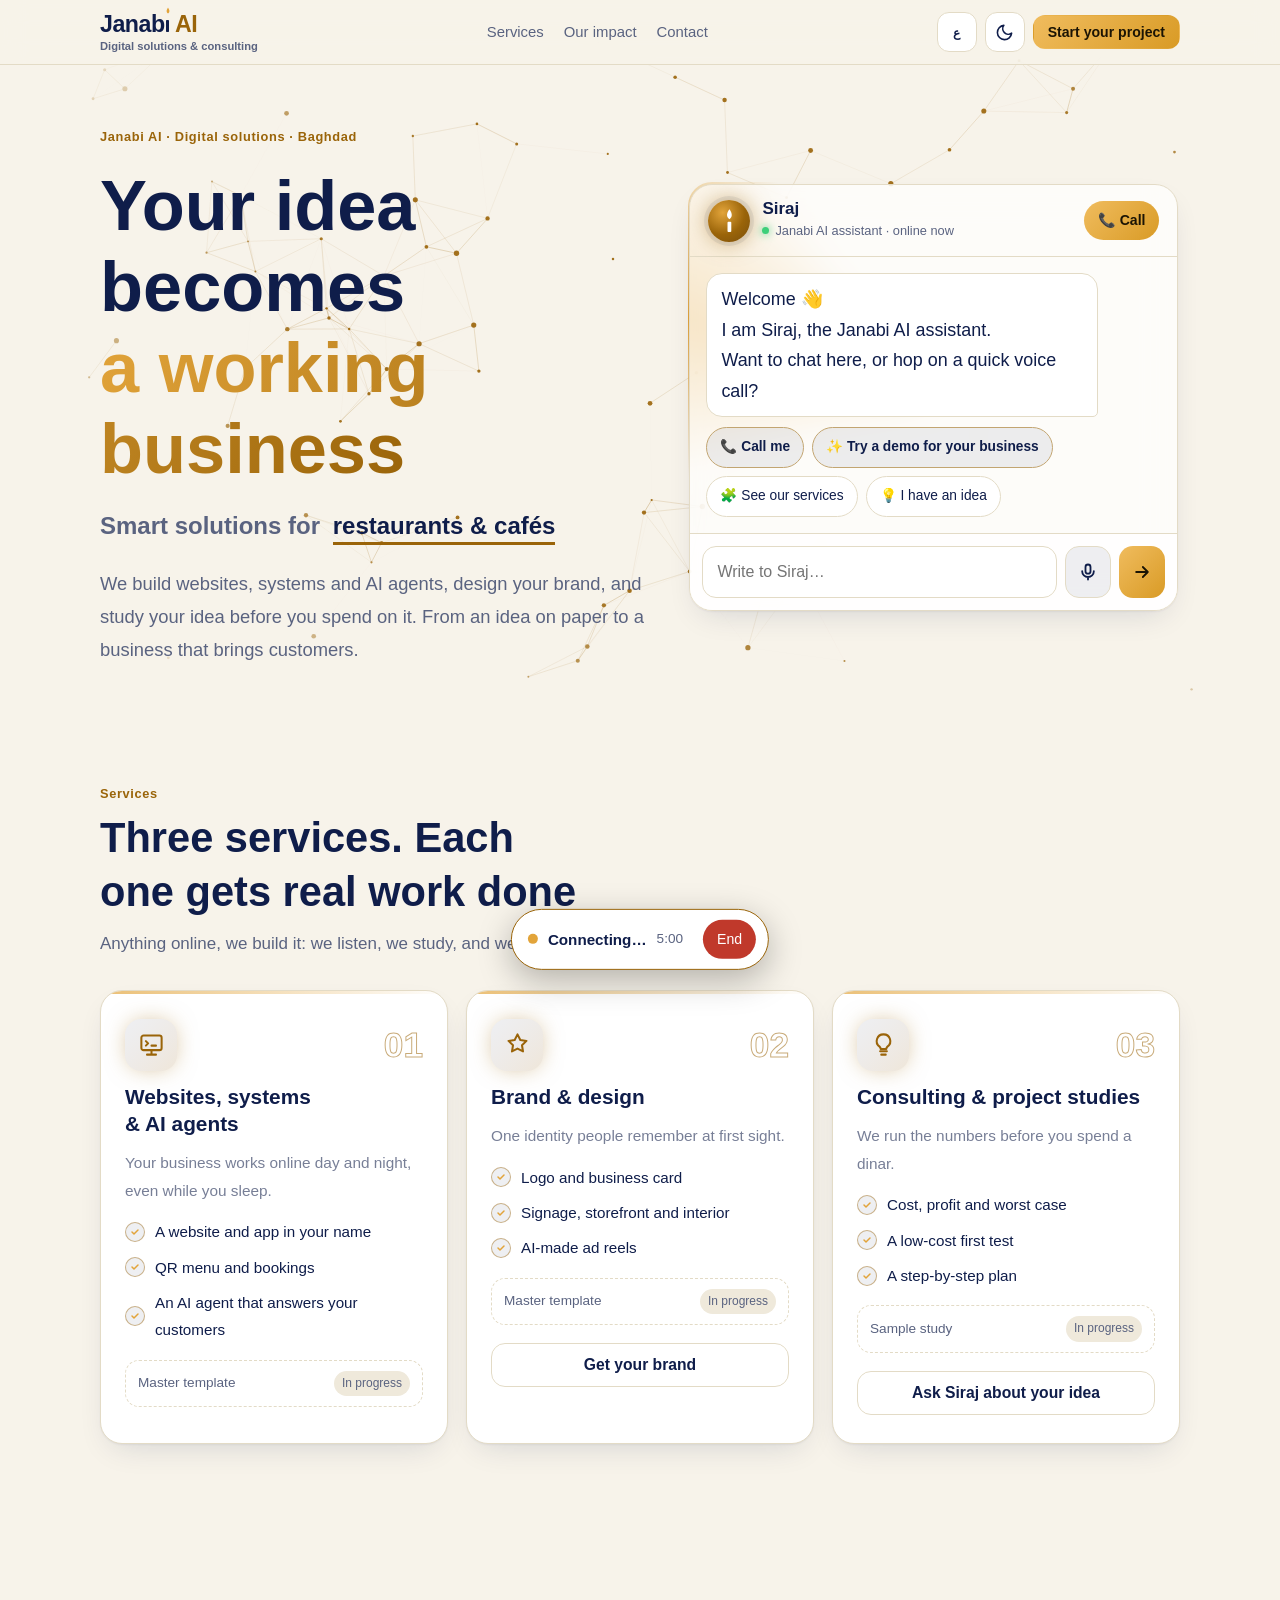
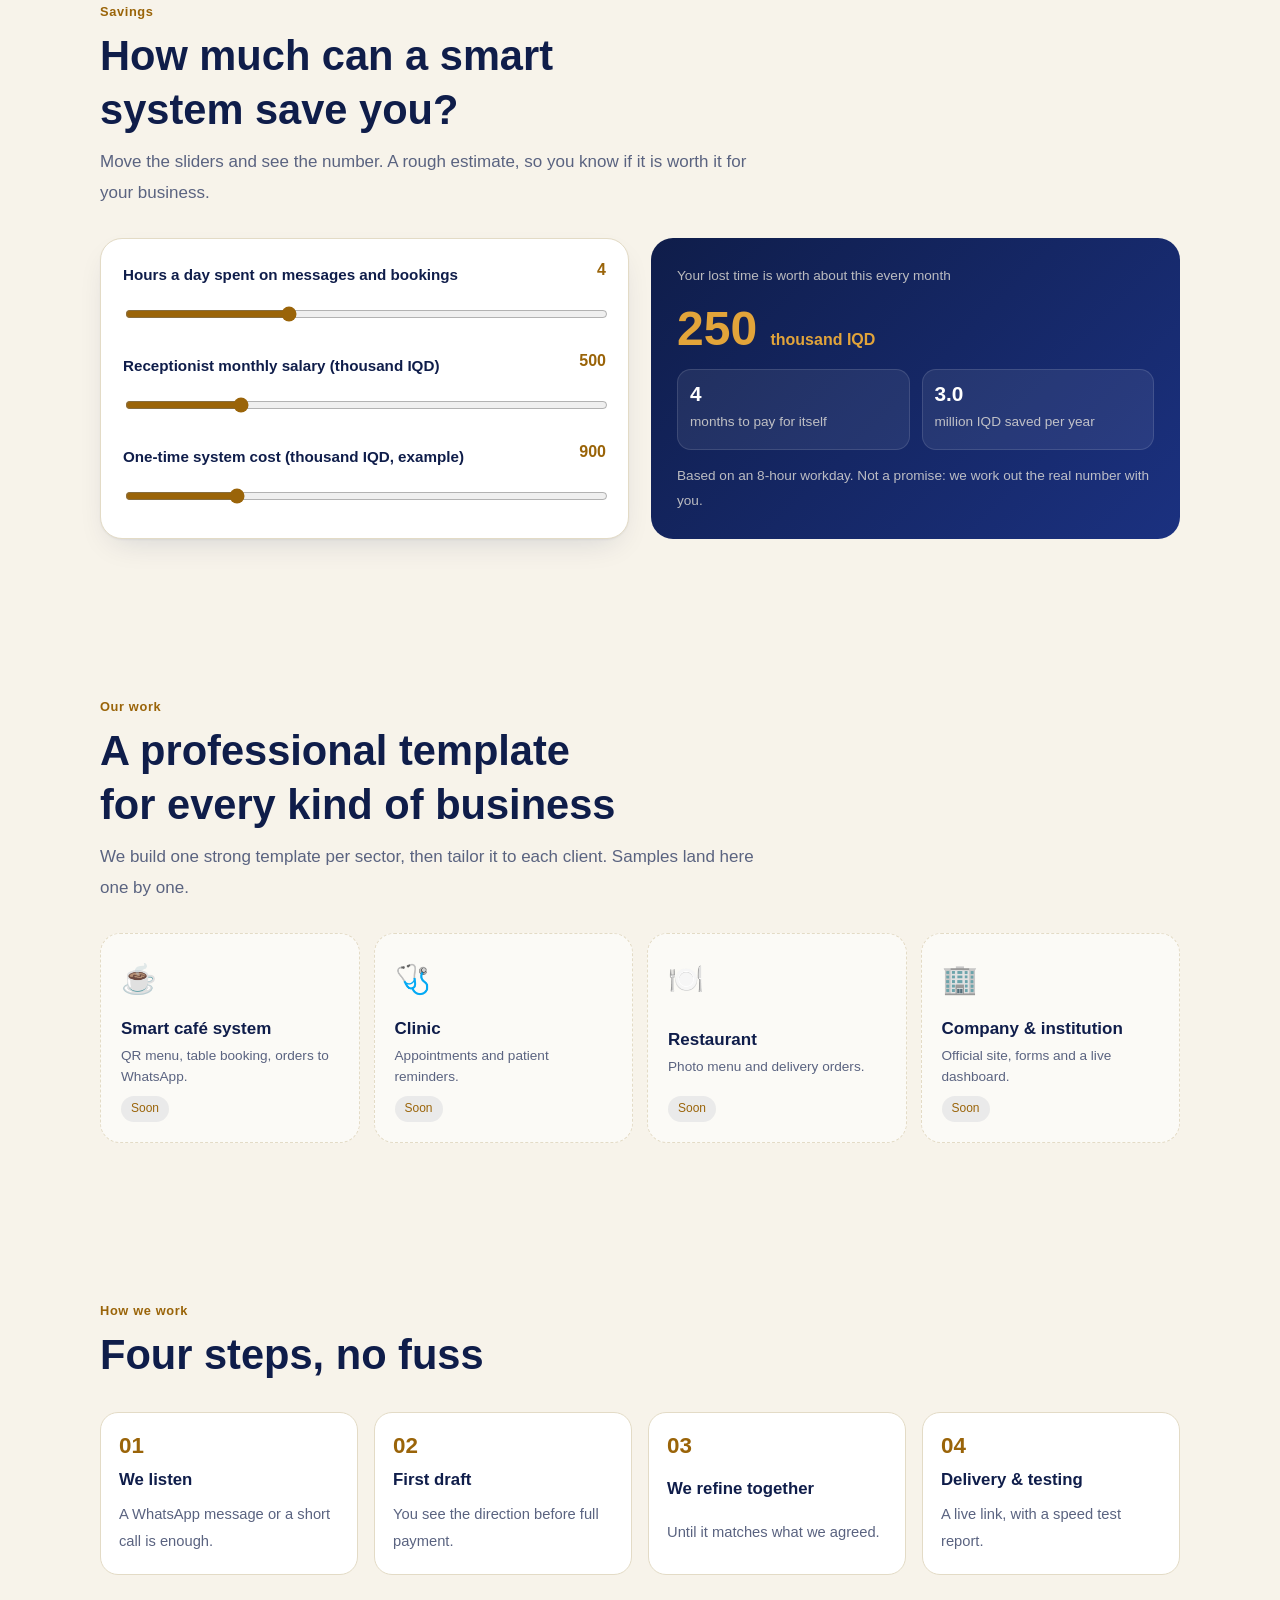
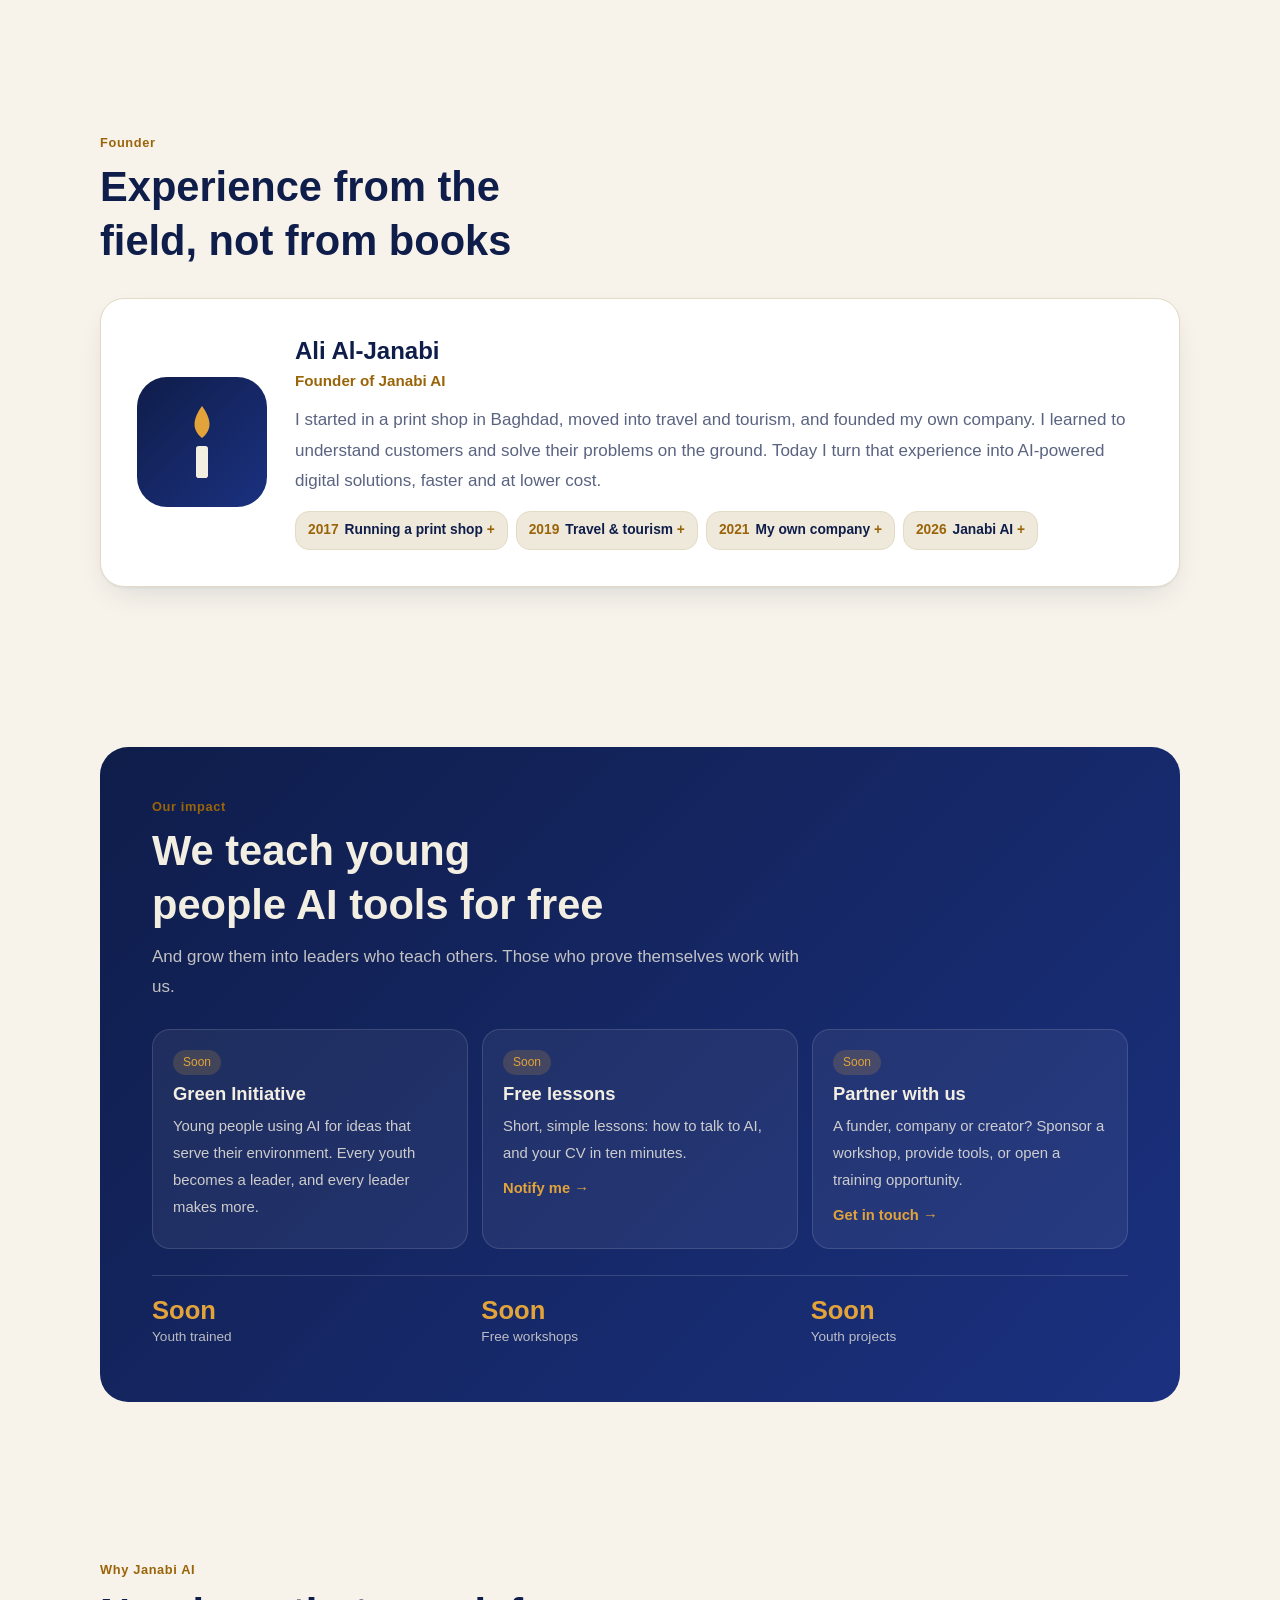
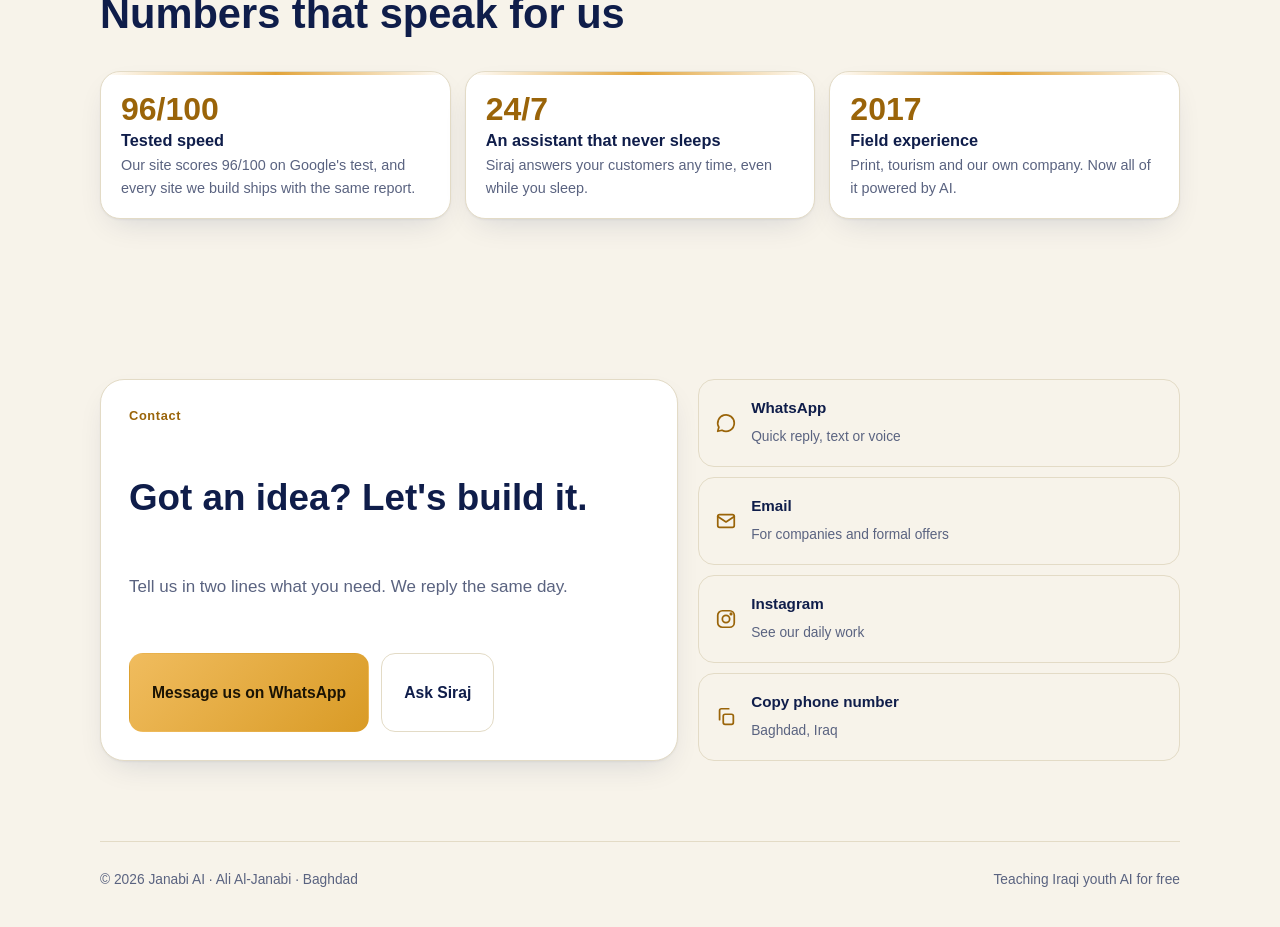
==== commit 886302d2: "Debug mode shows server timing per reply Co-Authored-By: Claude Opus 5.5 <noreply@anthropic.com> Cla" ====
--- a/index.html
+++ b/index.html
@@ -584,13 +584,13 @@
 function clean(s){return s.replace(/\*\*|^#+\s*/gm,'')}
 async function ask(text,file){if(busy||(!text&&!file))return;busy=true;clearOpts();if(text)bubble(text,'me');
   var body={text:text||'',history:hist.slice(-12),file:file||null,sid:SID};var me={role:'user',text:text||'🎙️ (بصمة)'};hist.push(me);sess.push(me);
-  var w=el('div','m ai dots','<i></i><i></i><i></i>');log.appendChild(w);down();orb.classList.add('think');var full='';
+  var w=el('div','m ai dots','<i></i><i></i><i></i>');log.appendChild(w);down();orb.classList.add('think');var full='',T0=Date.now();
   try{var ps=await Promise.race([getPass(),new Promise(function(r){setTimeout(function(){r('')},1200)})]);var mk=function(ps){return fetch(API+'/chat?stream=1',{method:'POST',headers:ps?{'Content-Type':'application/json','X-Siraj-Pass':ps}:{'Content-Type':'application/json'},body:JSON.stringify(body)})};var r=await mk(ps);if(r.status===403){dropPass();try{sessionStorage.removeItem('sj_off')}catch(e){}ps=await getPass();if(ps)r=await mk(ps)}
     var tr=r.headers.get('X-Transcript');if(tr){try{me.text='🎙️ '+decodeURIComponent(tr)}catch(_){}}memAdd('user',me.text);
     if(r.ok&&r.body&&(r.headers.get('Content-Type')||'').indexOf('event-stream')>=0){var rd=r.body.getReader(),dec=new TextDecoder(),buf='';
       while(true){var x=await rd.read();if(x.done)break;buf+=dec.decode(x.value,{stream:true});var i;
         while((i=buf.indexOf('\n'))>=0){var line=buf.slice(0,i).trim();buf=buf.slice(i+1);if(line.indexOf('data:')!==0)continue;
-          try{var j=JSON.parse(line.slice(5));if(j.sirajFix){full=j.sirajFix;w.className='m ai';w.textContent=noTag(clean(full));down();continue}var c=(j.candidates||[])[0],ps=(c&&c.content&&c.content.parts)||[];var t=ps.filter(function(p){return!p.thought}).map(function(p){return p.text||''}).join('');if(t){full+=t;w.className='m ai';w.textContent=noTag(clean(full));down()}}catch(_){}}}
+          try{var j=JSON.parse(line.slice(5));if(j.sirajDbg){if(/[?&]debug=1/.test(location.search))bubble('🔧 السيرفر: '+j.sirajDbg+' | المتصفح '+(Date.now()-T0)+'ms','ai');continue}if(j.sirajFix){full=j.sirajFix;w.className='m ai';w.textContent=noTag(clean(full));down();continue}var c=(j.candidates||[])[0],ps=(c&&c.content&&c.content.parts)||[];var t=ps.filter(function(p){return!p.thought}).map(function(p){return p.text||''}).join('');if(t){full+=t;w.className='m ai';w.textContent=noTag(clean(full));down()}}catch(_){}}}
       full=clean(full).trim();var kd=tagKind(full);full=noTag(full);w.className='m ai';w.textContent=full||'صار خلل، جرّب مرة ثانية';if(full){var ai={role:'model',text:full};hist.push(ai);sess.push(ai);memAdd('model',full)}if(kd)sampleCard(kd)}
     else{var d={};try{d=await r.json()}catch(_){}if(r.status===403){dropPass();try{sessionStorage.removeItem('sj_off')}catch(e){}}w.className='m ai';w.textContent=d.error||'صار خلل، جرّب مرة ثانية'}}
   catch(e){w.className='m ai';w.textContent='ماكو اتصال هسه. جرّب بعد شوية، أو احجي ويا علي بالواتساب.'}
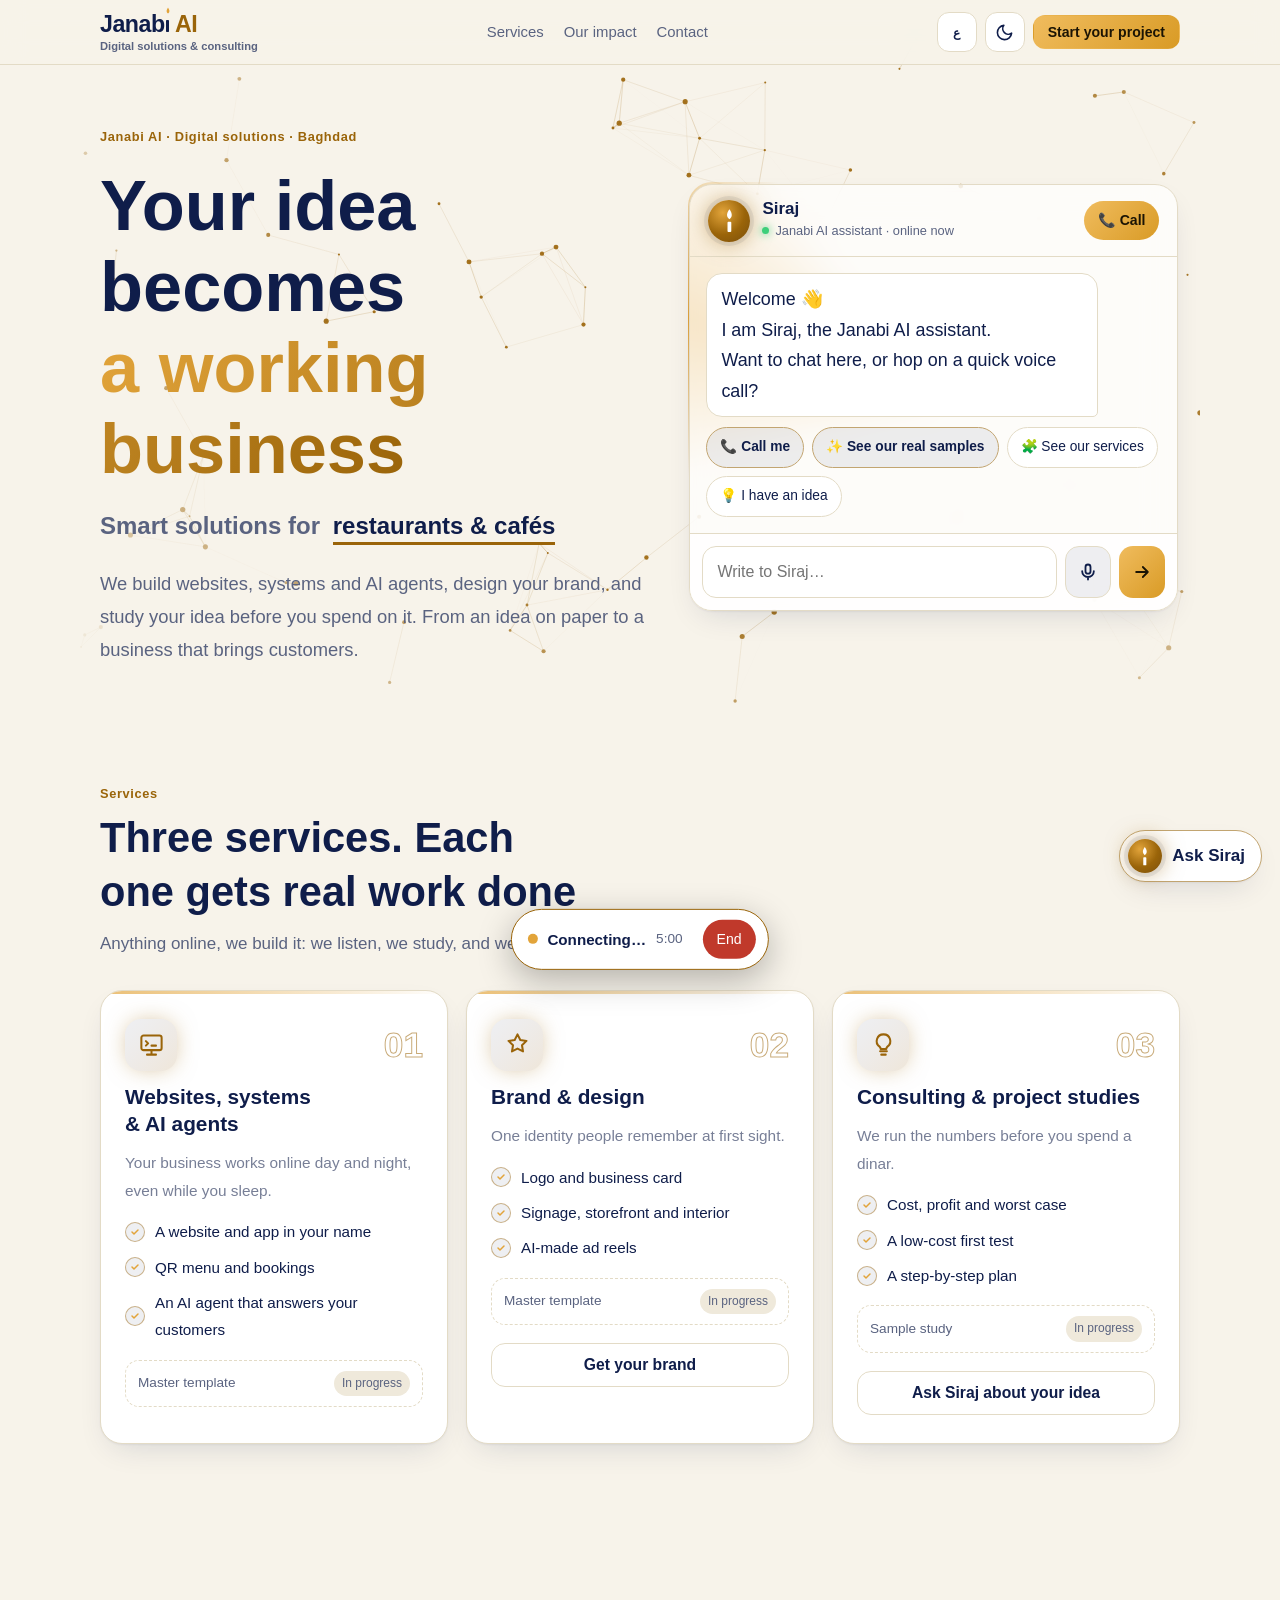
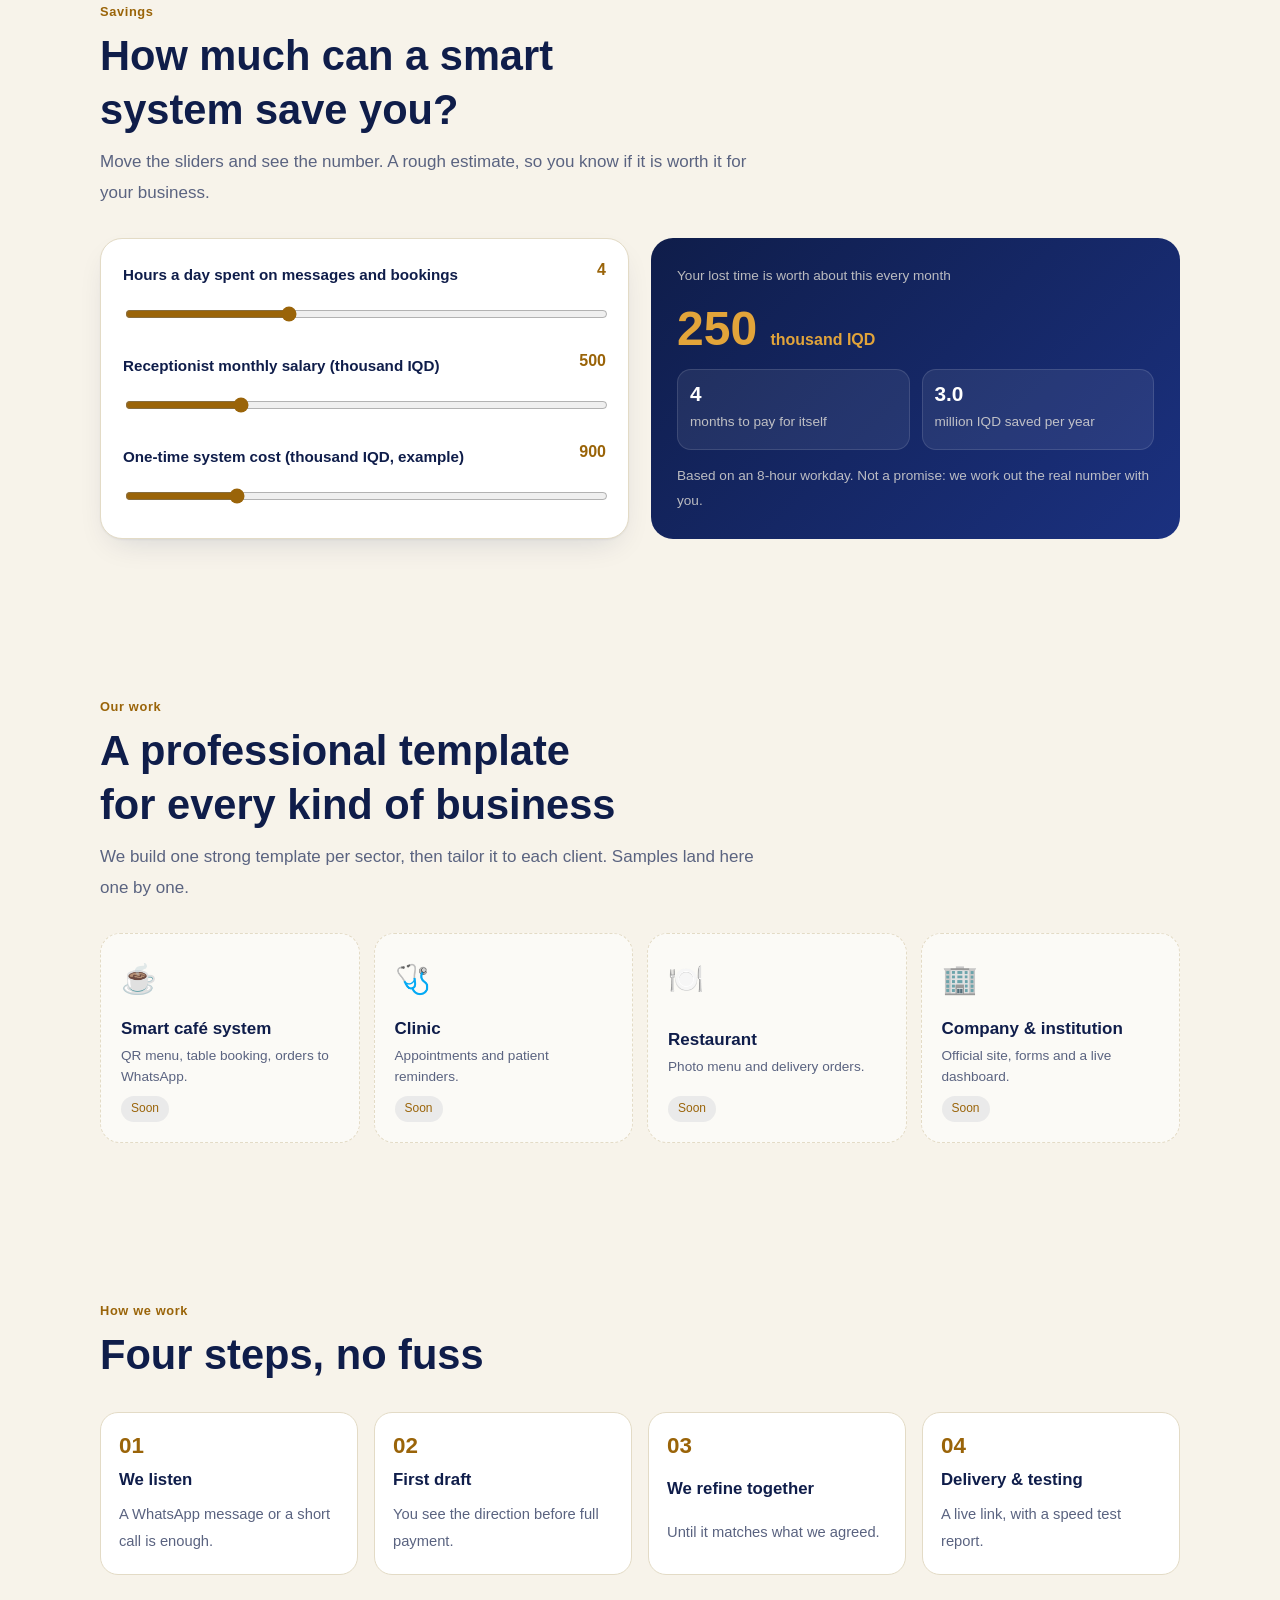
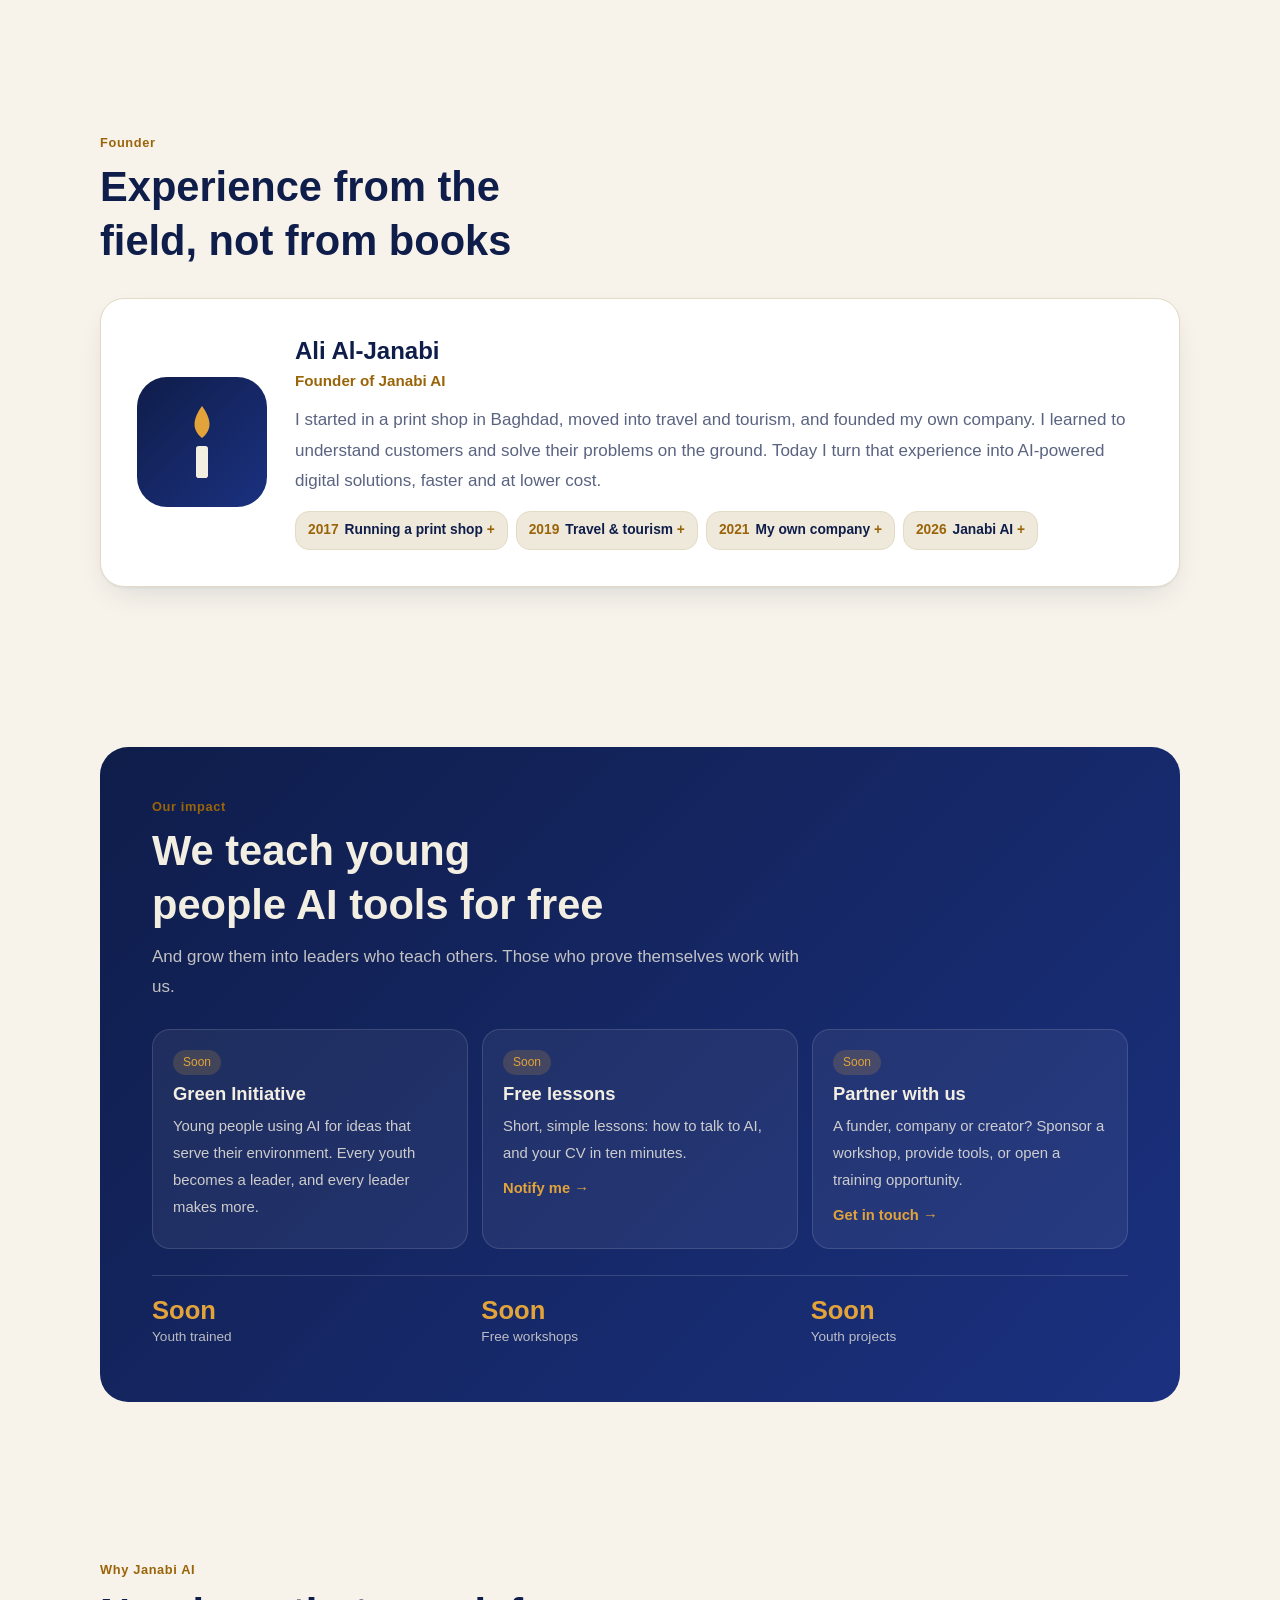
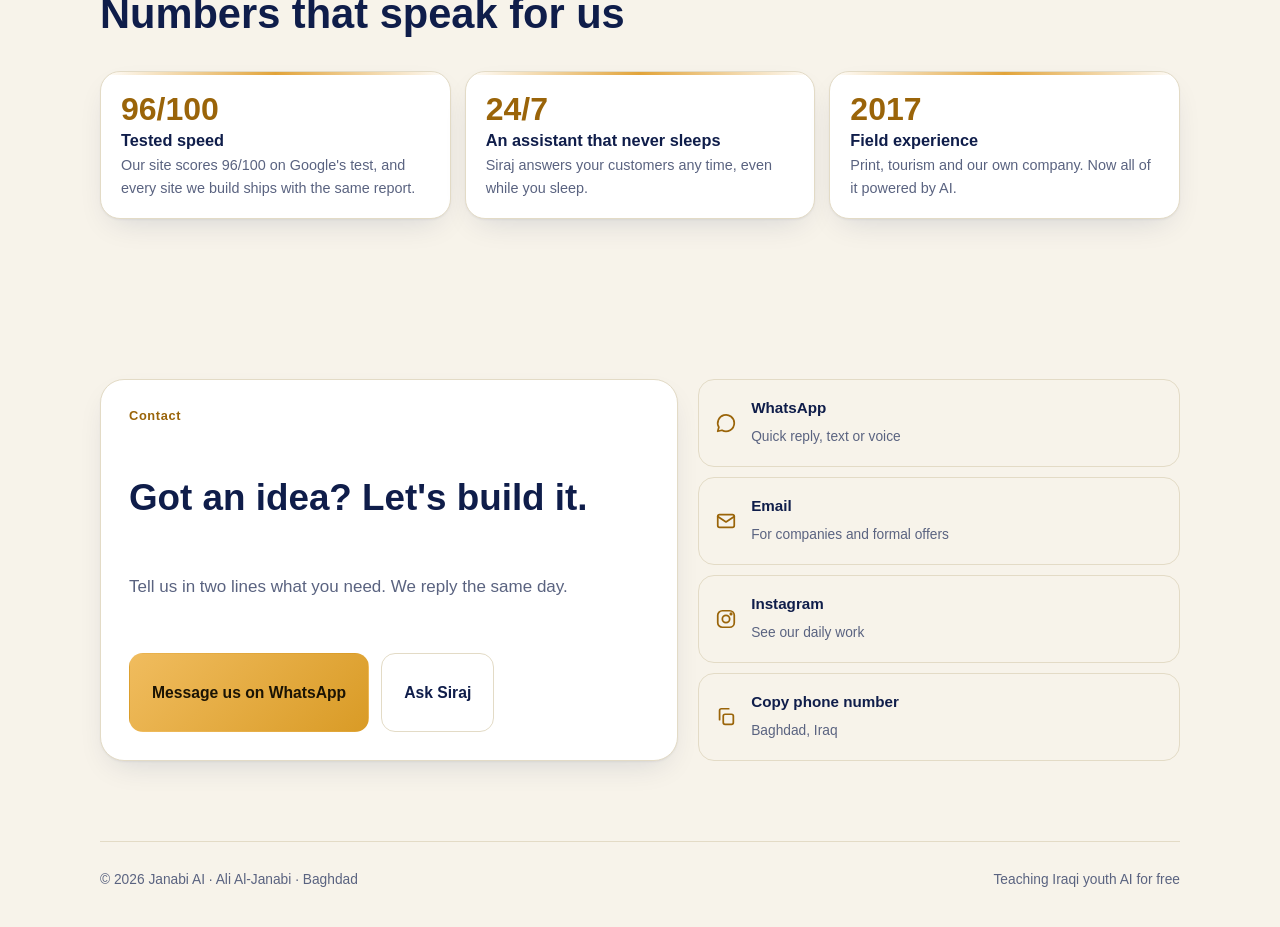
==== commit 56c96534: "Founder page text refinement, preview image tags, updated share descriptions, real-samples chip inst" ====
--- a/index.html
+++ b/index.html
@@ -8,10 +8,14 @@
 <title>Janabi AI | الجنابي AI · علي الجنابي · حلول رقمية وذكاء اصطناعي</title>
 <meta name="description" content="علي الجنابي، مؤسس Janabi AI: نبني مواقع ذكية، ووكيل ذكاء اصطناعي يرد على زباينك بأي وكت، وهوية تخلي شغلك ينذكر. جرّب نموذج شغلك هسه.">
 <meta property="og:title" content="Janabi AI · فكرتك تصير مشروع">
-<meta property="og:description" content="مواقع، أنظمة، وكلاء ذكيين، تصميم وإعلانات. جرّب نموذج محلك كدامك.">
+<meta property="og:description" content="مواقع ومنيو بالباركود ووكلاء ذكيين مثل سراج، يرد على زبائنك بالعراقي 24 ساعة. شوف نماذج حقيقية من شغلنا.">
 <meta property="og:type" content="website">
 <meta property="og:url" content="https://janabiai.com/">
 <meta property="og:image" content="https://janabiai.com/preview.jpg?v=3">
+<meta property="og:image:width" content="1200">
+<meta property="og:image:height" content="630">
+<meta property="og:image:alt" content="Janabi AI">
+<meta name="twitter:image" content="https://janabiai.com/preview.jpg?v=3">
 <meta property="og:locale" content="ar_IQ">
 <meta property="og:site_name" content="Janabi AI">
 <meta name="twitter:card" content="summary_large_image">
@@ -599,7 +603,7 @@
 function go(id){unfloat();var t=$(id);t&&t.scrollIntoView({behavior:still?'auto':'smooth',block:'start'})}
 function greet(){typeAi('هلا بيك، نورتنا 👋\nأنا سراج، مساعد Janabi AI.\nشلون أكدر أساعدك اليوم؟ تحب نراسل كتابة، لو تخابرني وأحجي وياك بصوتي؟',function(){
   opts([{t:'📞 احجي وياي بصوتك',cls:'call',fn:startCall},
-        {t:'✨ جرّب نموذج لشغلك',cls:'call',fn:function(){go('try')}},
+        {t:'✨ شوف نماذج شغلنا',cls:'call',fn:function(){clearOpts();bubble('عندنا نموذجين حقيقيين، اختار:','ai');opts([{t:'🩺 موقع الدكتور علي زغير',fn:function(){sampleCard('clinic')}},{t:'☕ نموذج كوفي Huila',fn:function(){sampleCard('food')}}])}},
         {t:'🧩 شوف خدماتنا',fn:function(){go('services')}},
         {t:'💡 عندي فكرة',fn:function(){ask('عندي فكرة مشروع وأريد أعرف منين أبدي')}}])},'big')}
 setTimeout(greet,700);
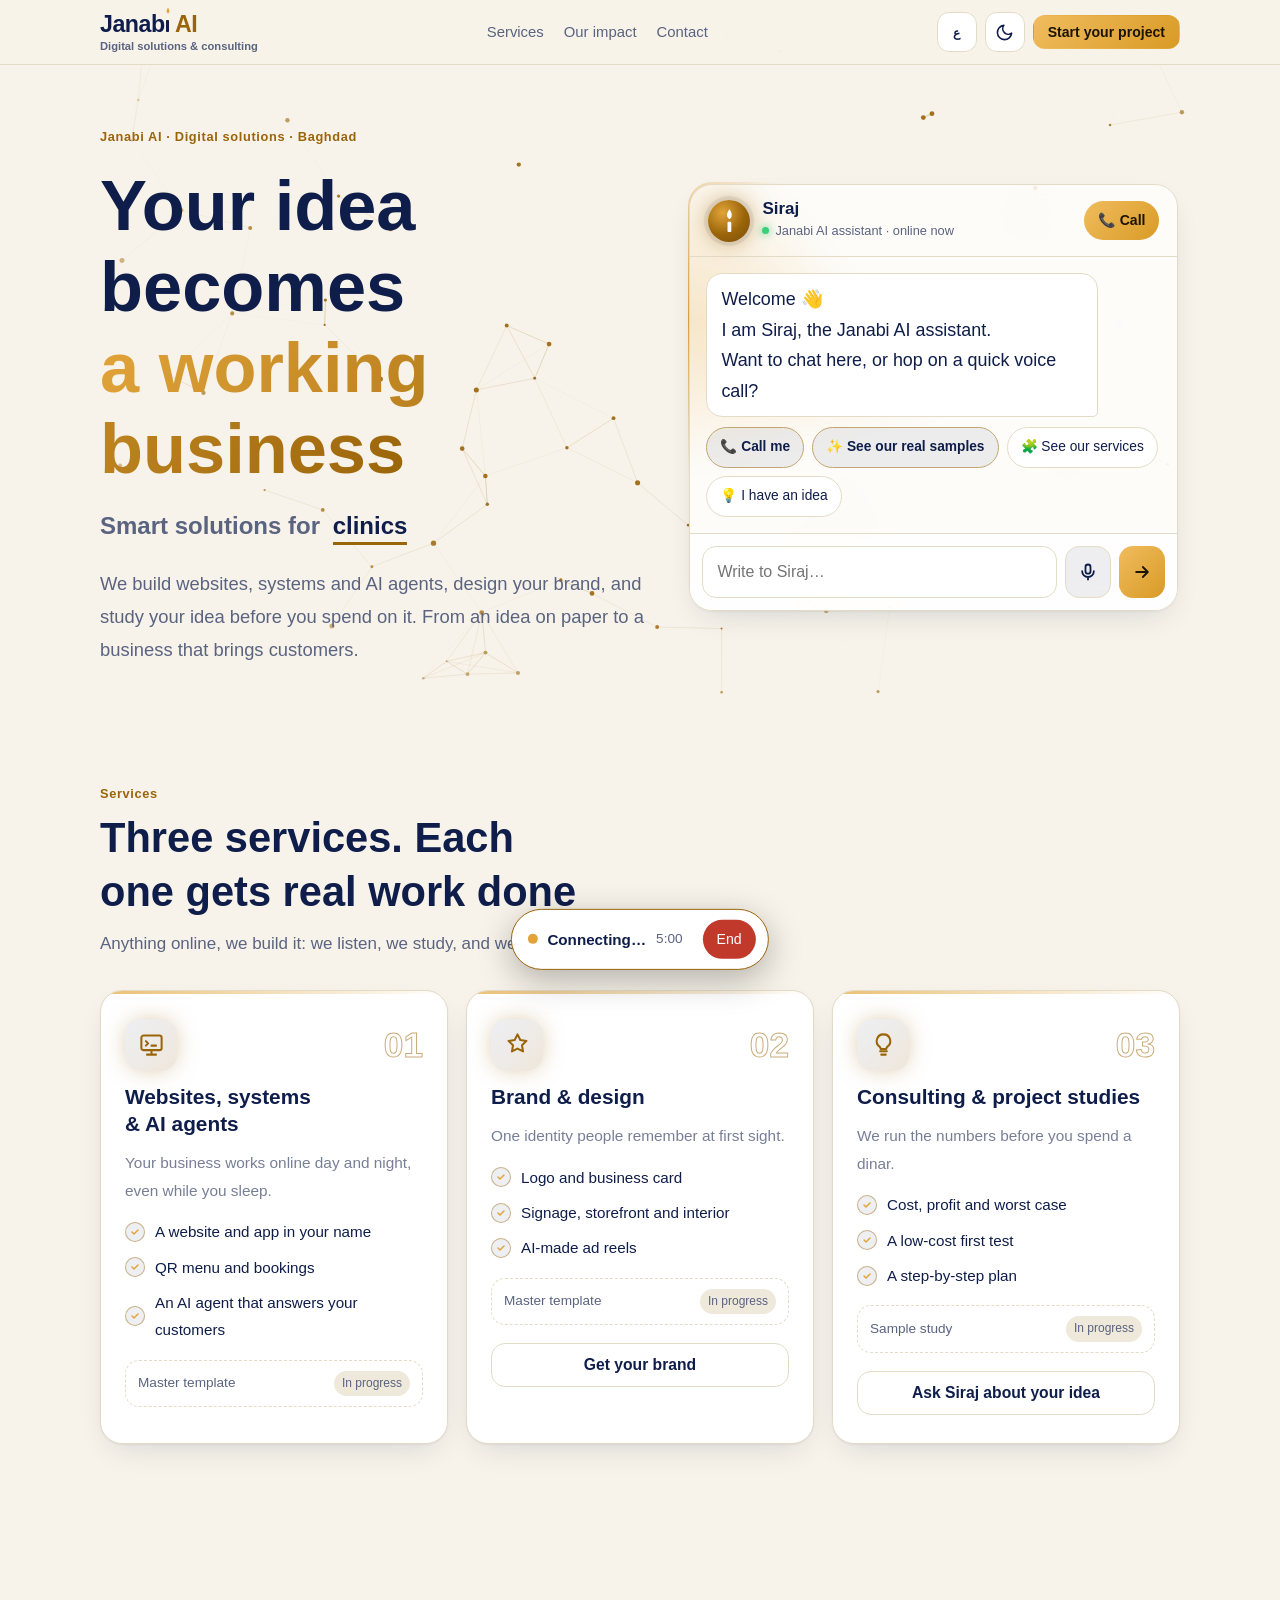
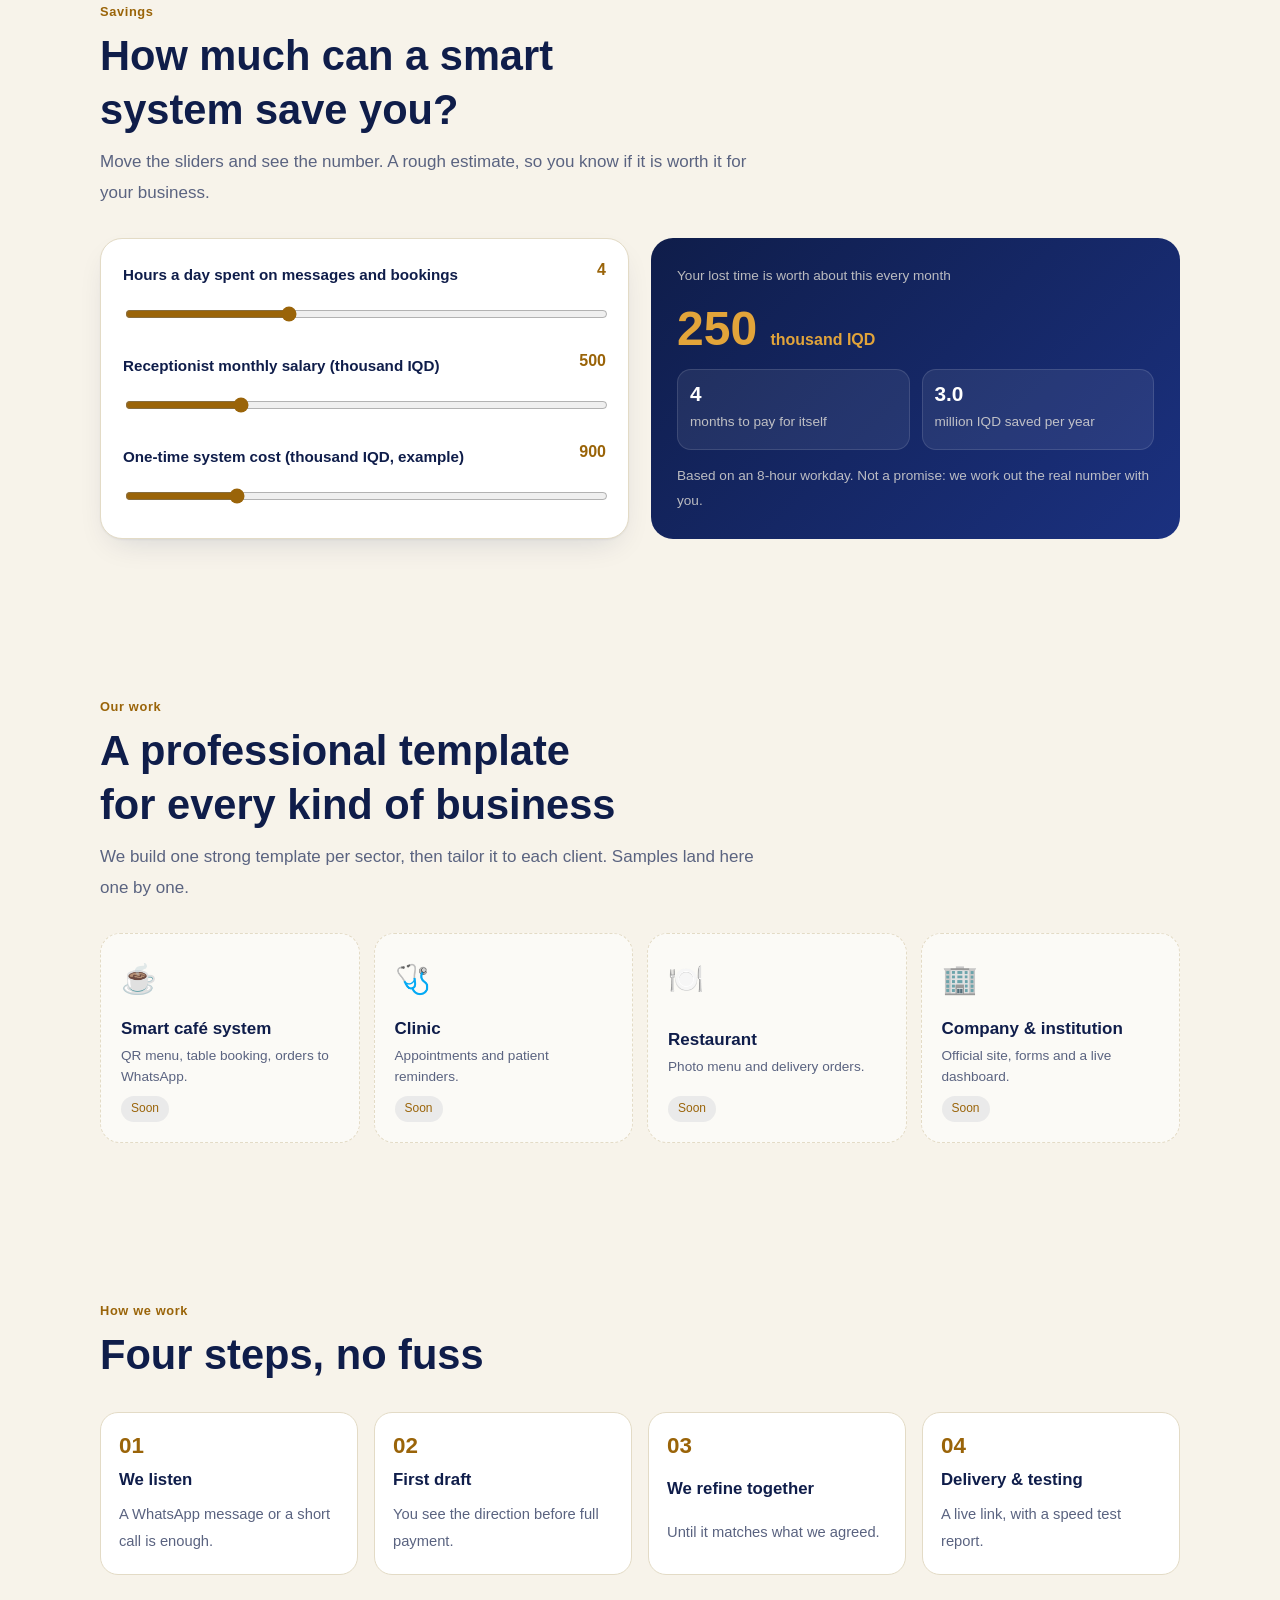
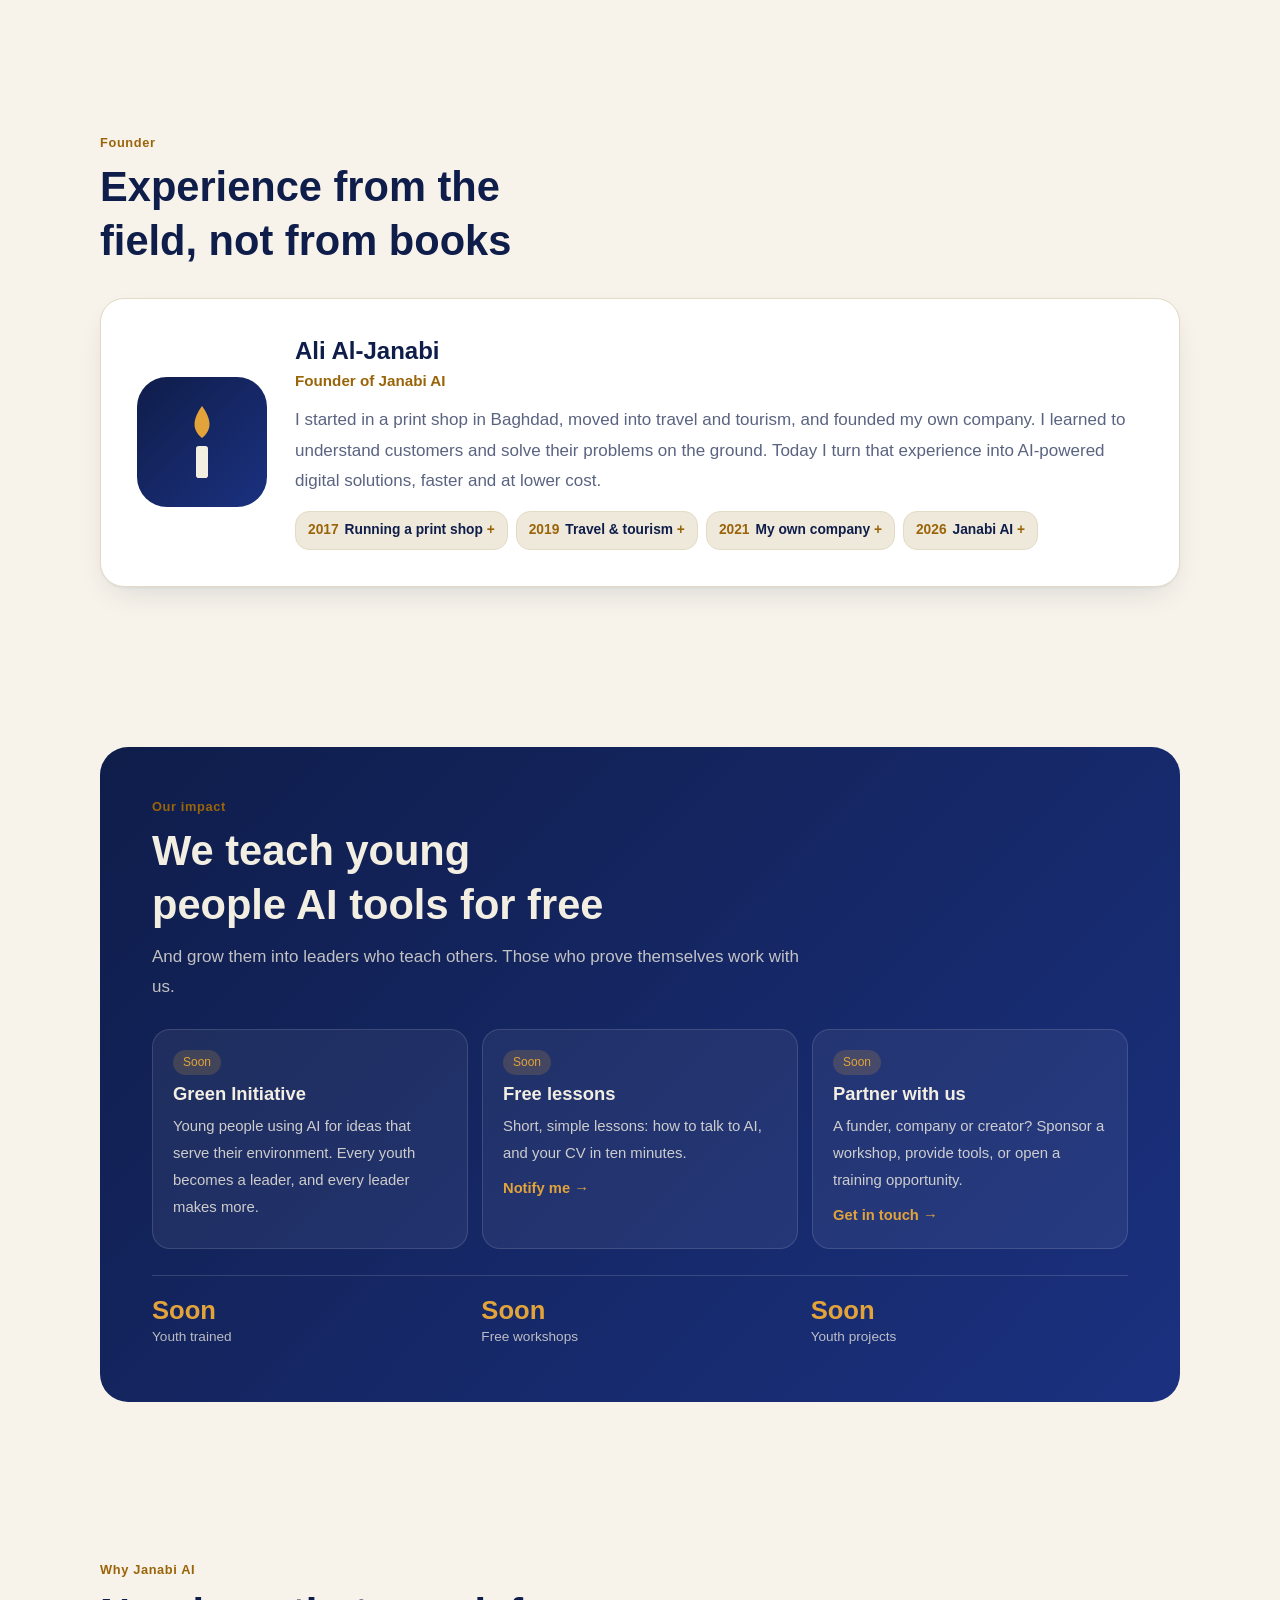
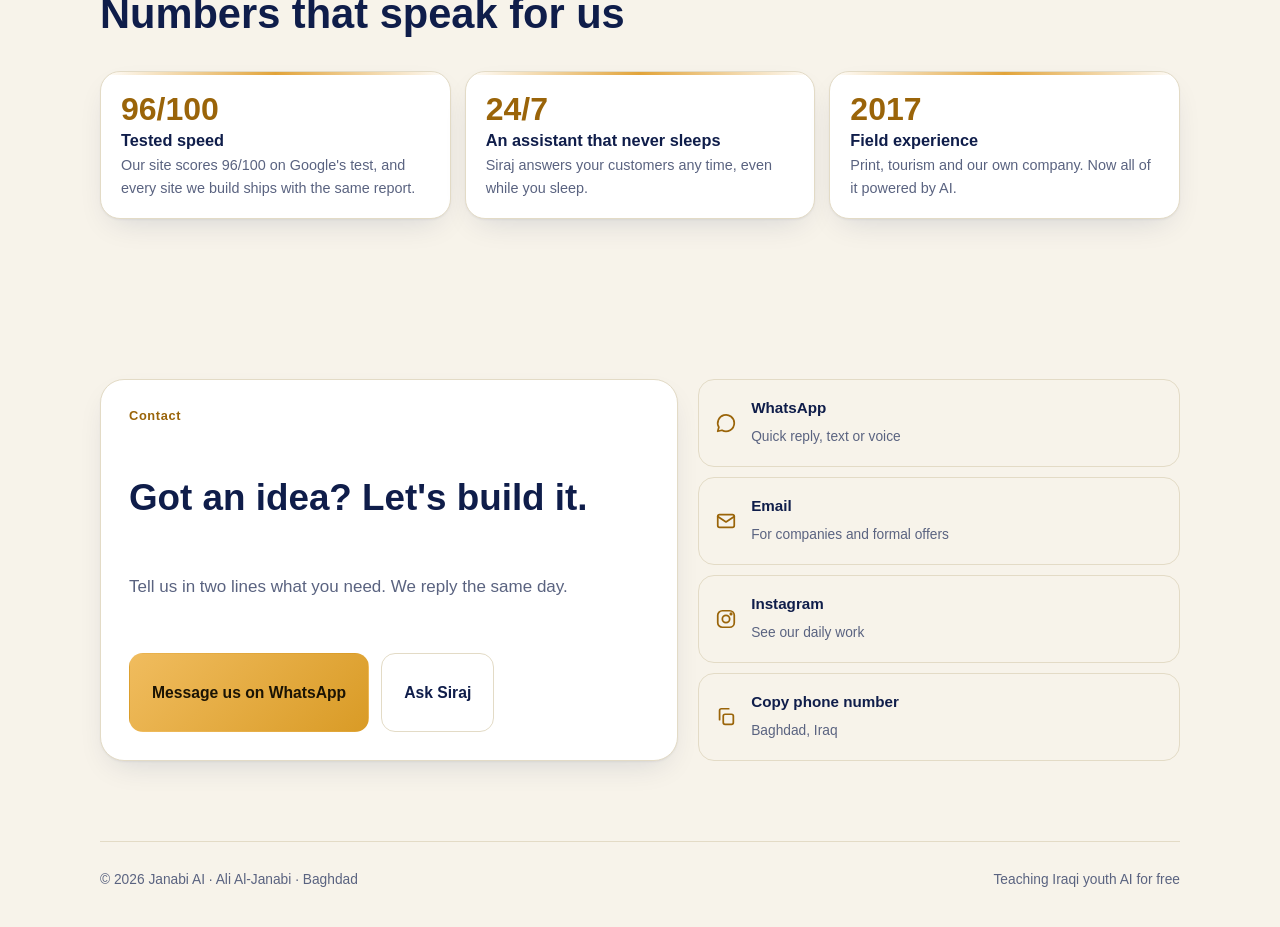
==== commit f488fad2: "Centered preview image (safe for WhatsApp square crop), plainer founder text Co-Authored-By: Claude " ====
--- a/index.html
+++ b/index.html
@@ -11,11 +11,11 @@
 <meta property="og:description" content="مواقع ومنيو بالباركود ووكلاء ذكيين مثل سراج، يرد على زبائنك بالعراقي 24 ساعة. شوف نماذج حقيقية من شغلنا.">
 <meta property="og:type" content="website">
 <meta property="og:url" content="https://janabiai.com/">
-<meta property="og:image" content="https://janabiai.com/preview.jpg?v=3">
+<meta property="og:image" content="https://janabiai.com/preview.jpg?v=4">
 <meta property="og:image:width" content="1200">
 <meta property="og:image:height" content="630">
 <meta property="og:image:alt" content="Janabi AI">
-<meta name="twitter:image" content="https://janabiai.com/preview.jpg?v=3">
+<meta name="twitter:image" content="https://janabiai.com/preview.jpg?v=4">
 <meta property="og:locale" content="ar_IQ">
 <meta property="og:site_name" content="Janabi AI">
 <meta name="twitter:card" content="summary_large_image">
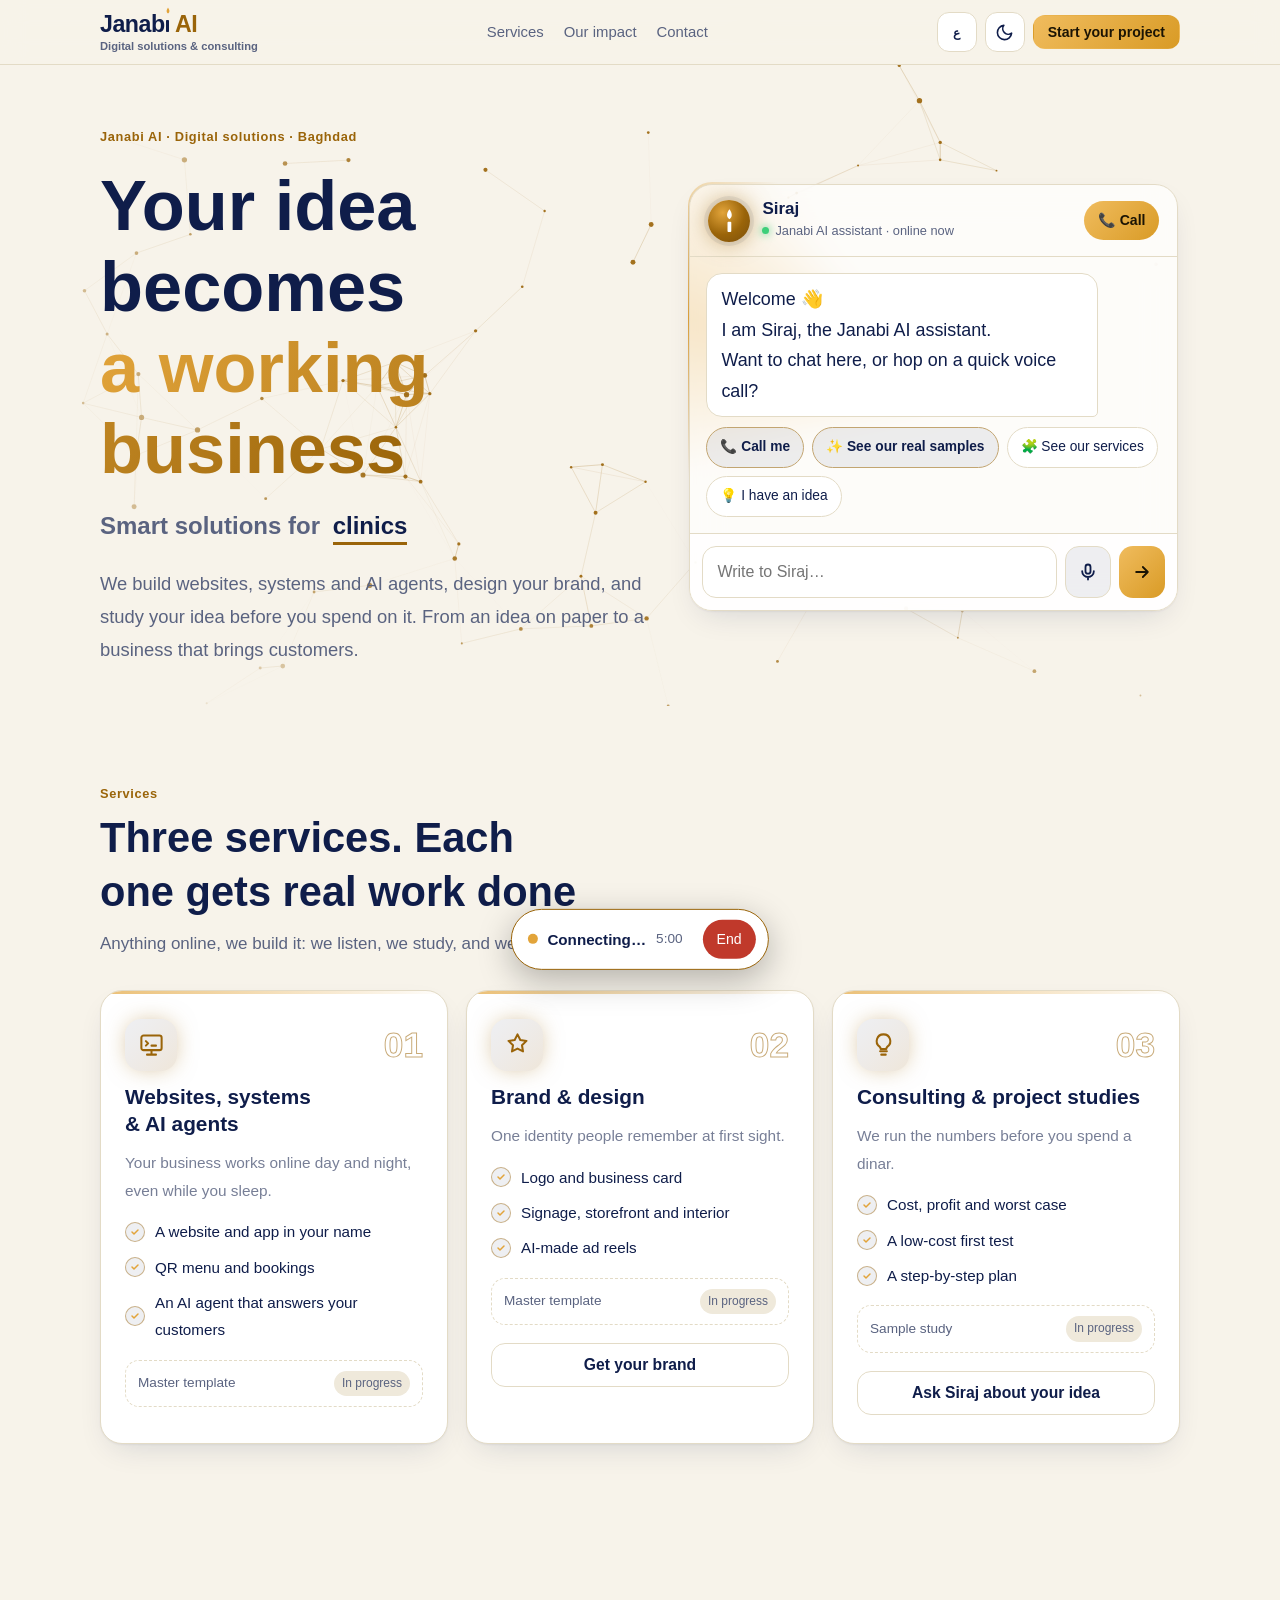
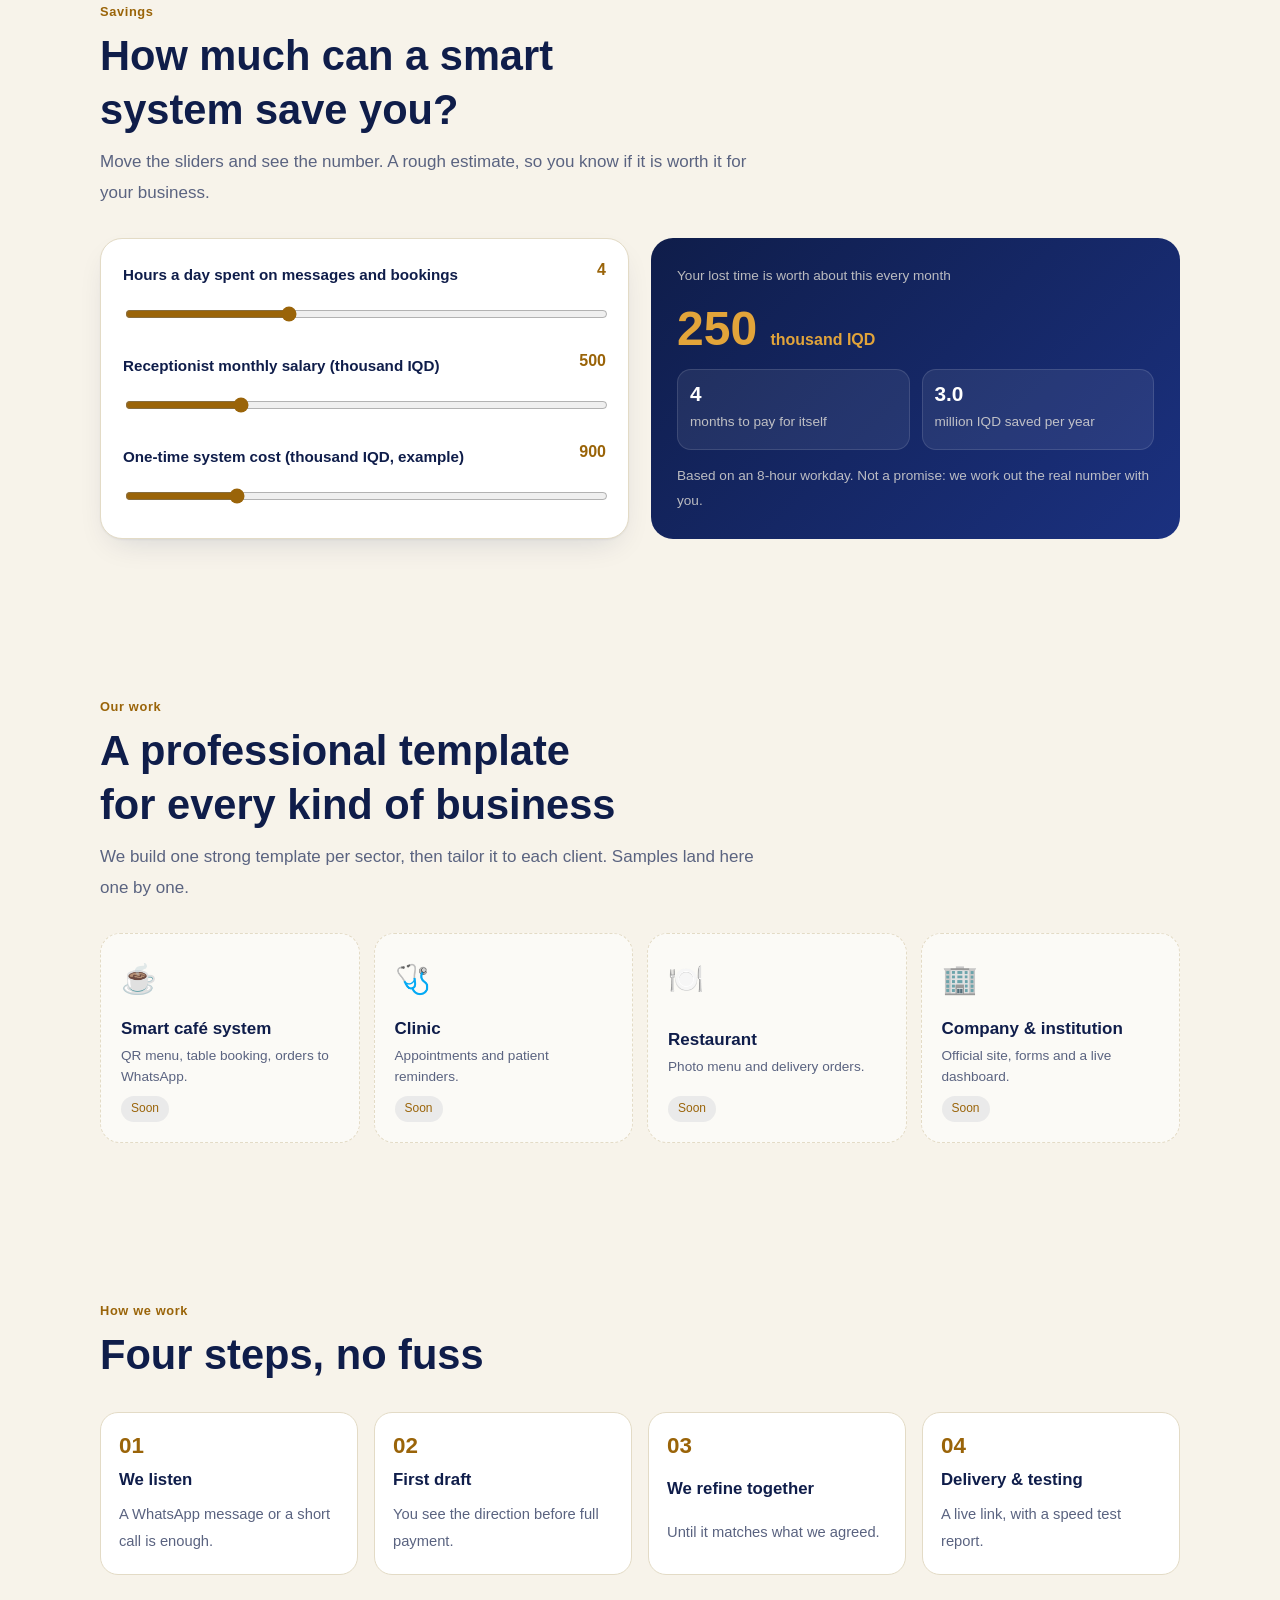
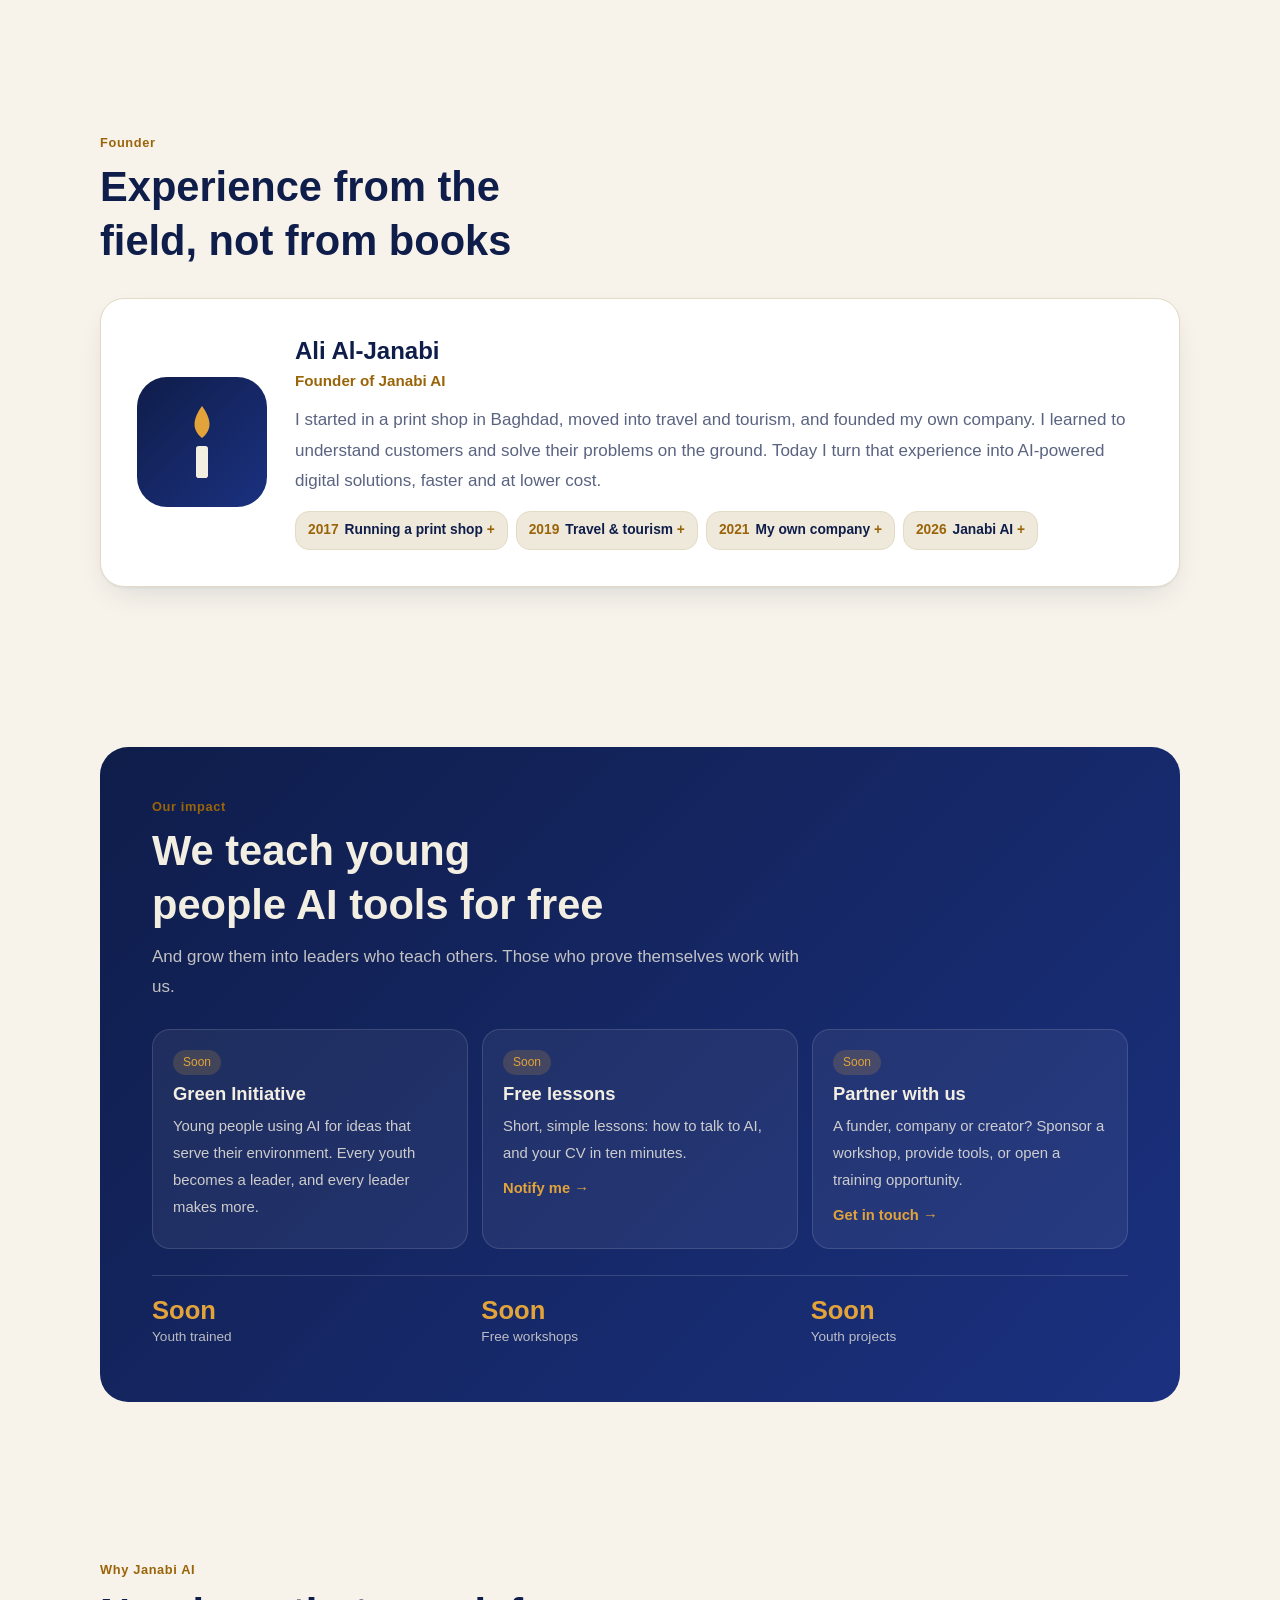
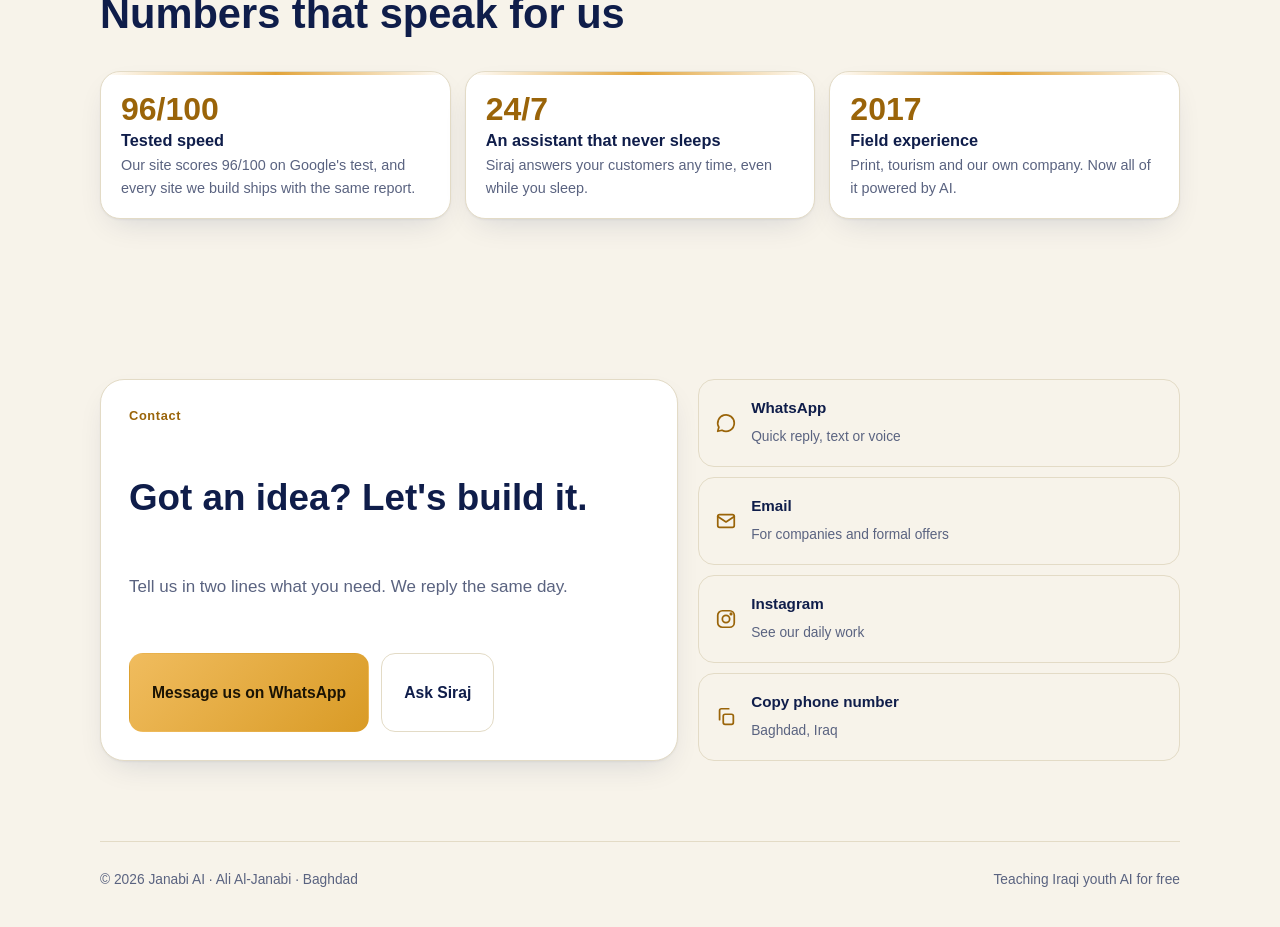
==== commit 1cc89961: "Home: add Sharara to work samples Co-Authored-By: Claude Opus 5.5 <noreply@anthropic.com> Claude-Ses" ====
--- a/index.html
+++ b/index.html
@@ -460,6 +460,7 @@
   <section class="sec reveal" id="work">
     <div class="sec-head"><span class="label">نماذج شغلنا</span><h2>لكل نوع شغل، نموذج احترافي</h2><p>نصمم نظام متكامل لكل قطاع، ونفصّله على قياس شغلك وهويتك. النماذج تنزل هنا وحدة وحدة.</p></div>
     <div class="work">
+      <a class="slot" href="/sharara/" style="text-decoration:none;color:inherit;border-color:var(--gold,#E2A43A)"><span>🔥</span><div><b>شرارة</b><small>رتب يومك، وابني عاداتك، وخلي شعلتك تكبر وياك. هدية ببلاش للشباب.</small></div><em>جربها ↗</em></a>
       <div class="slot"><span>☕</span><div><b>نظام الكوفي الذكي</b><small>منيو بالباركود، حجز طاولة، طلب للواتساب.</small></div><em>قريباً</em></div>
       <div class="slot"><span>🩺</span><div><b>عيادة</b><small>حجز مواعيد، وتذكير للمراجع.</small></div><em>قريباً</em></div>
       <div class="slot"><span>🍽️</span><div><b>مطعم</b><small>منيو بالصور وطلبات توصيل.</small></div><em>قريباً</em></div>
